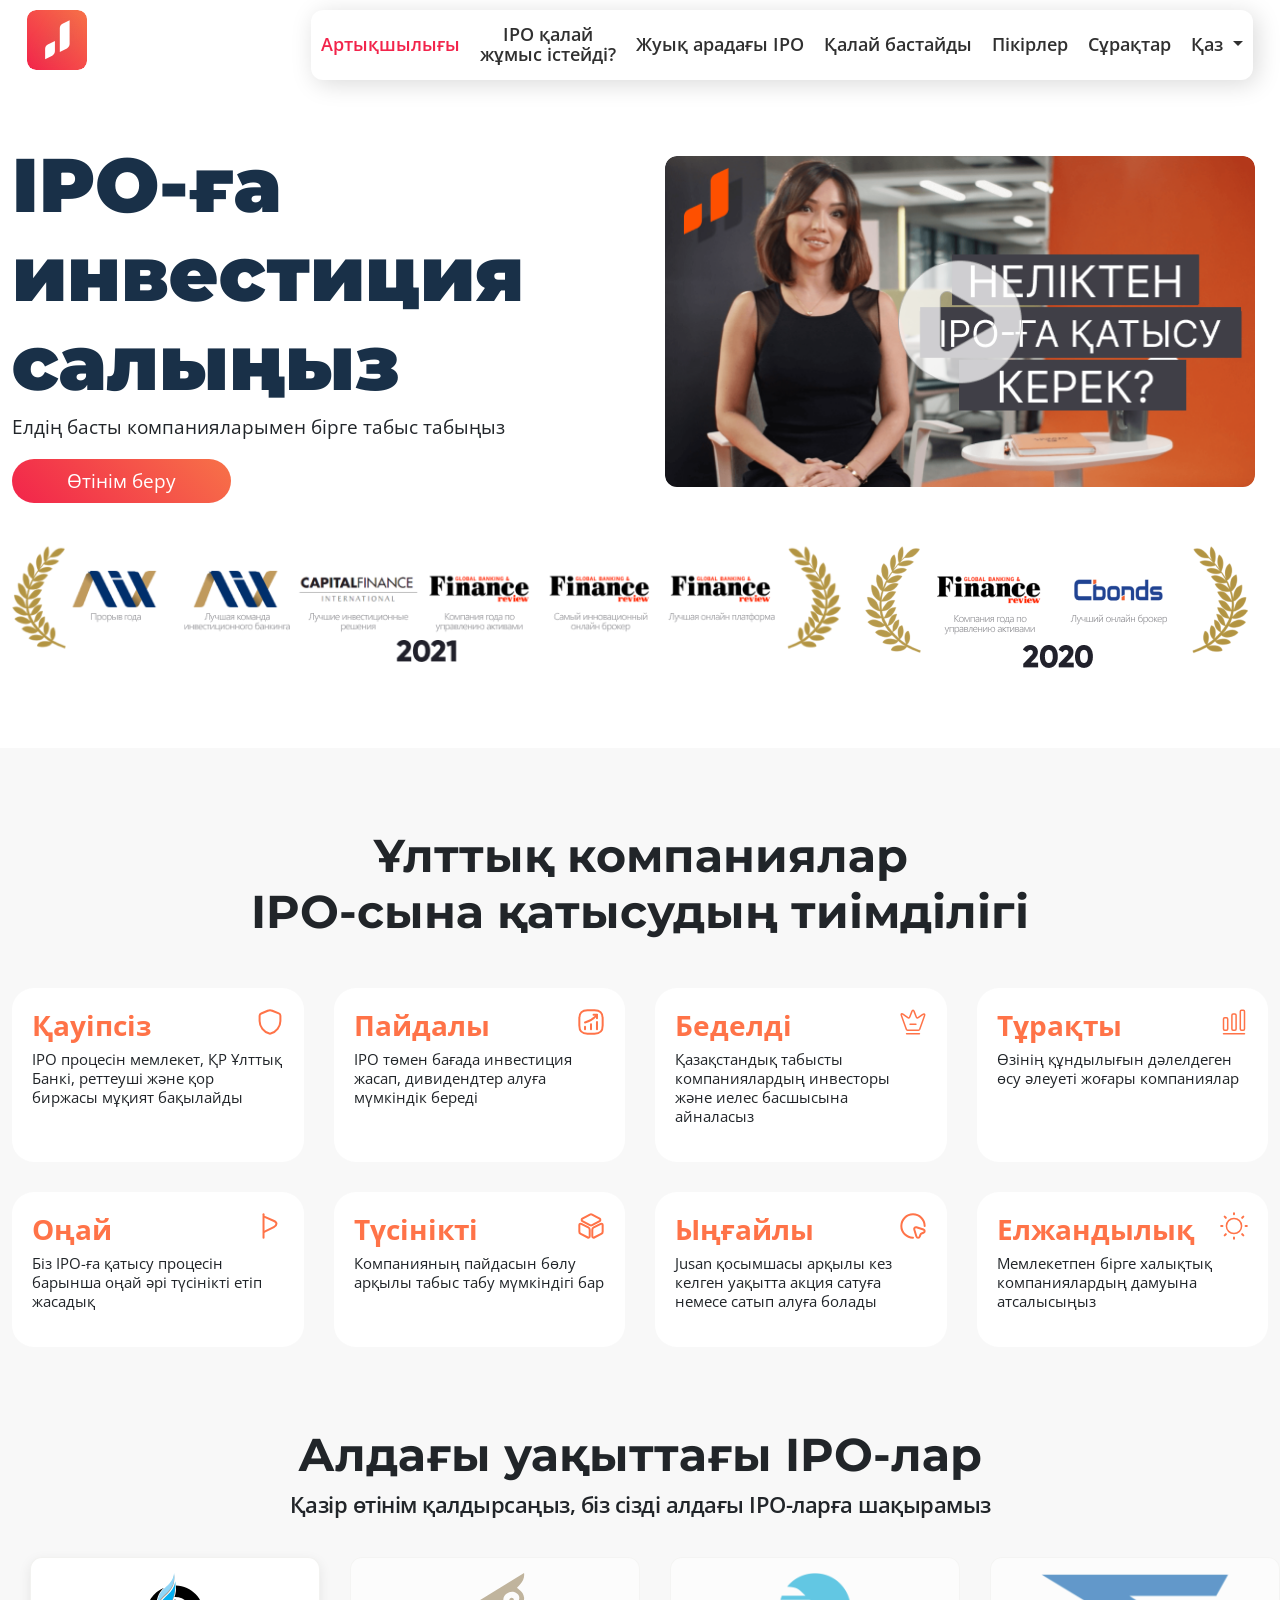
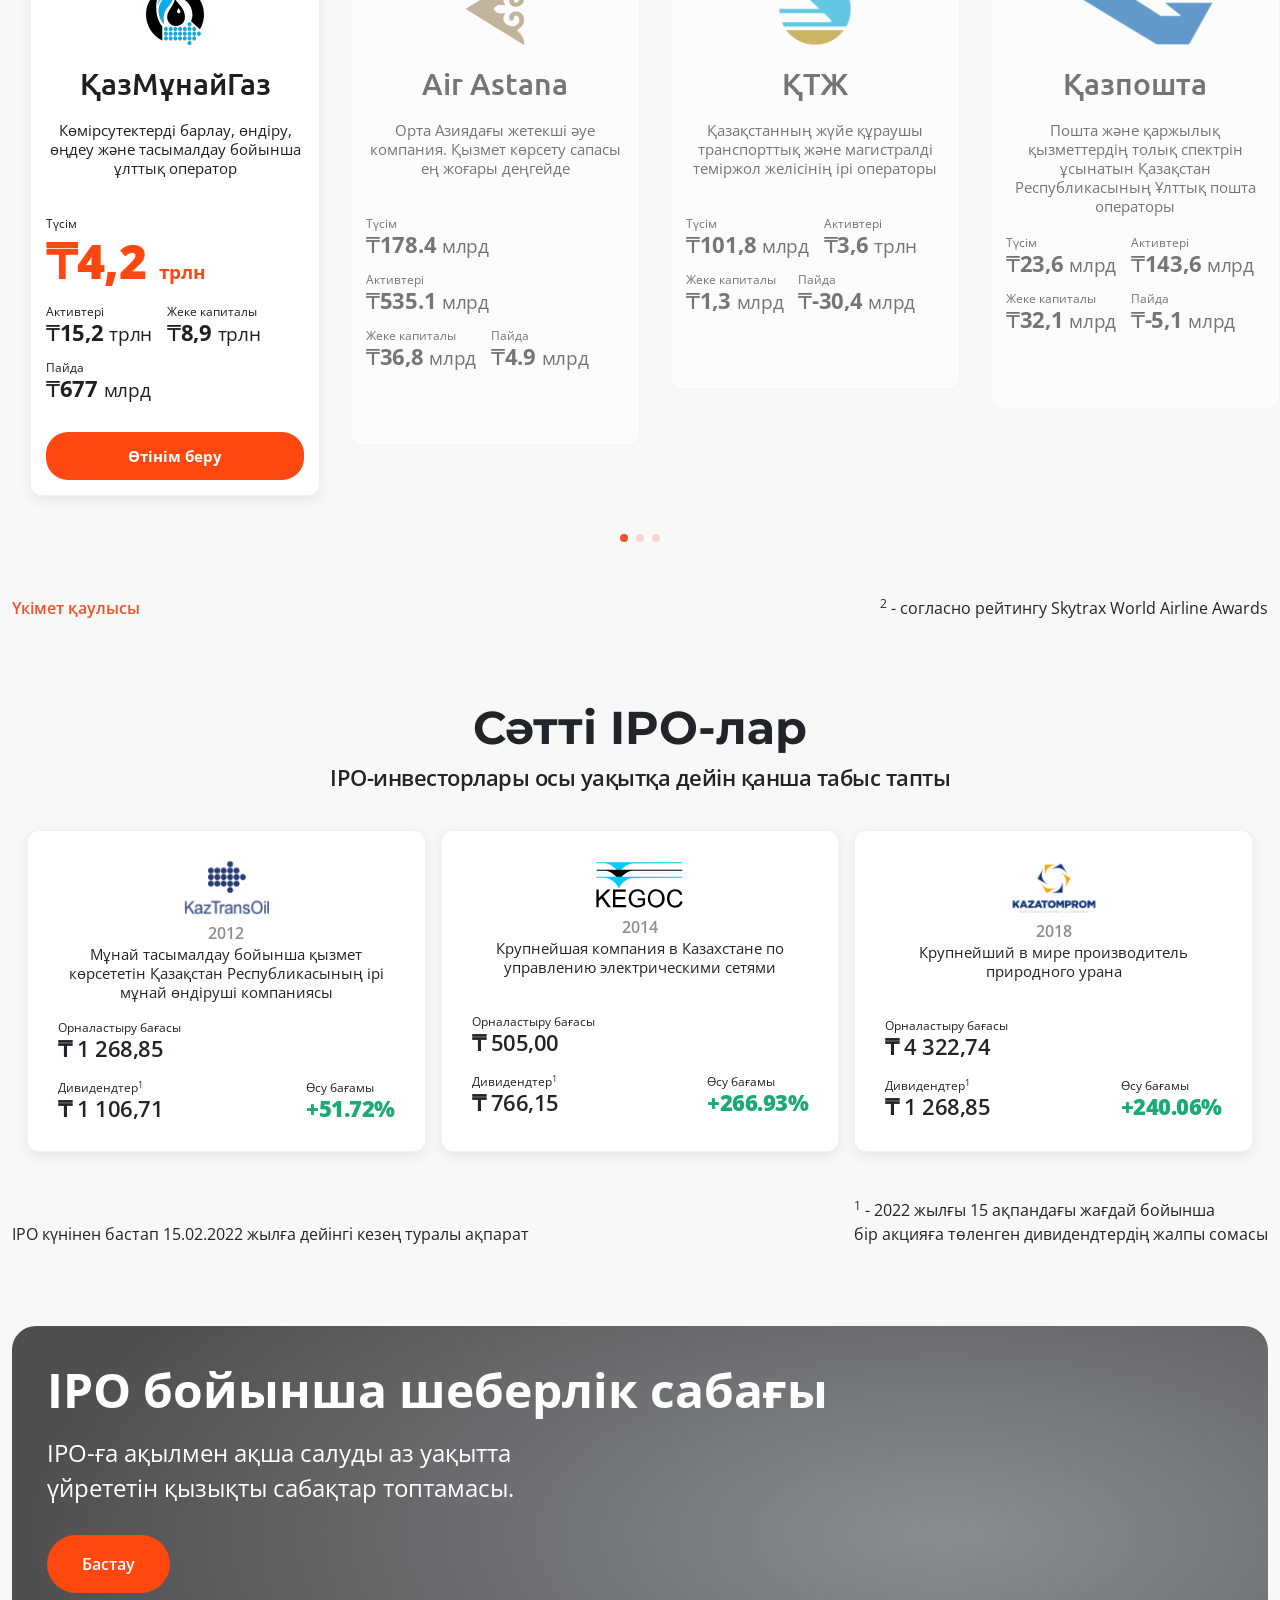
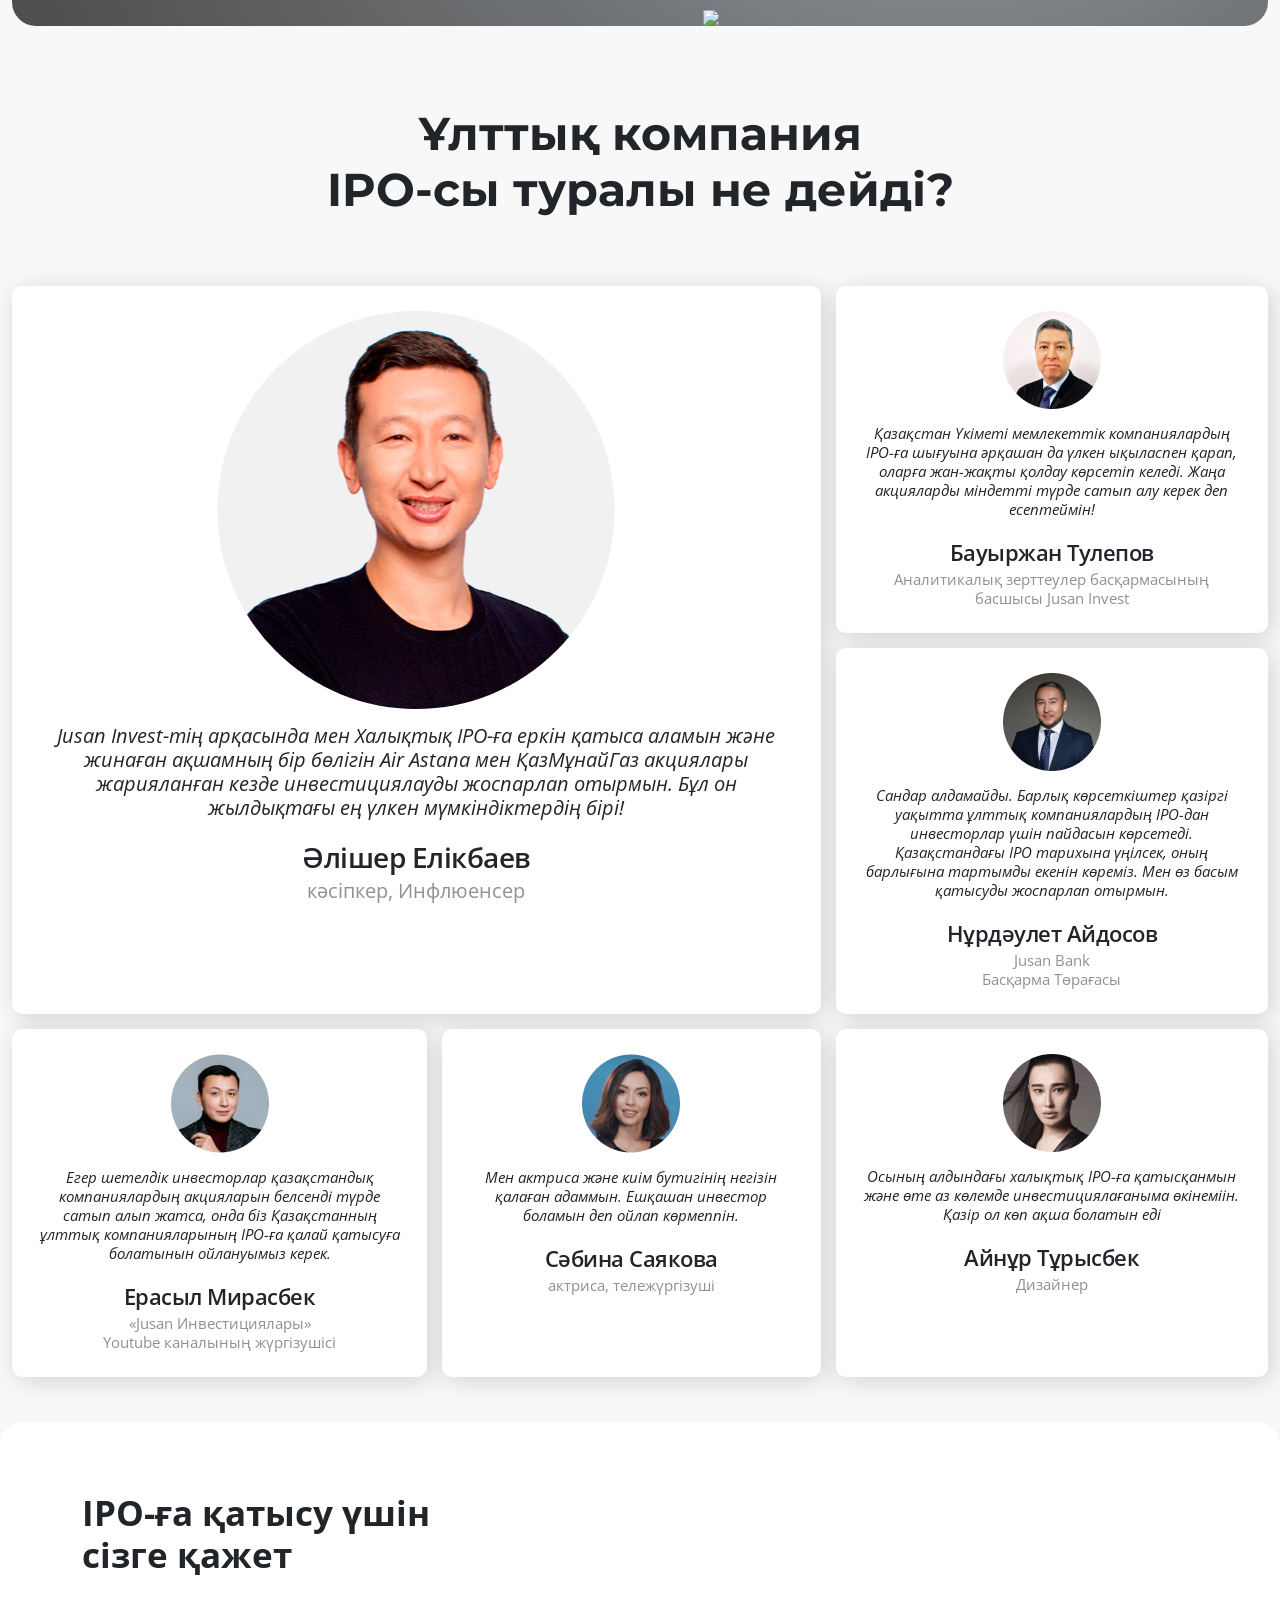
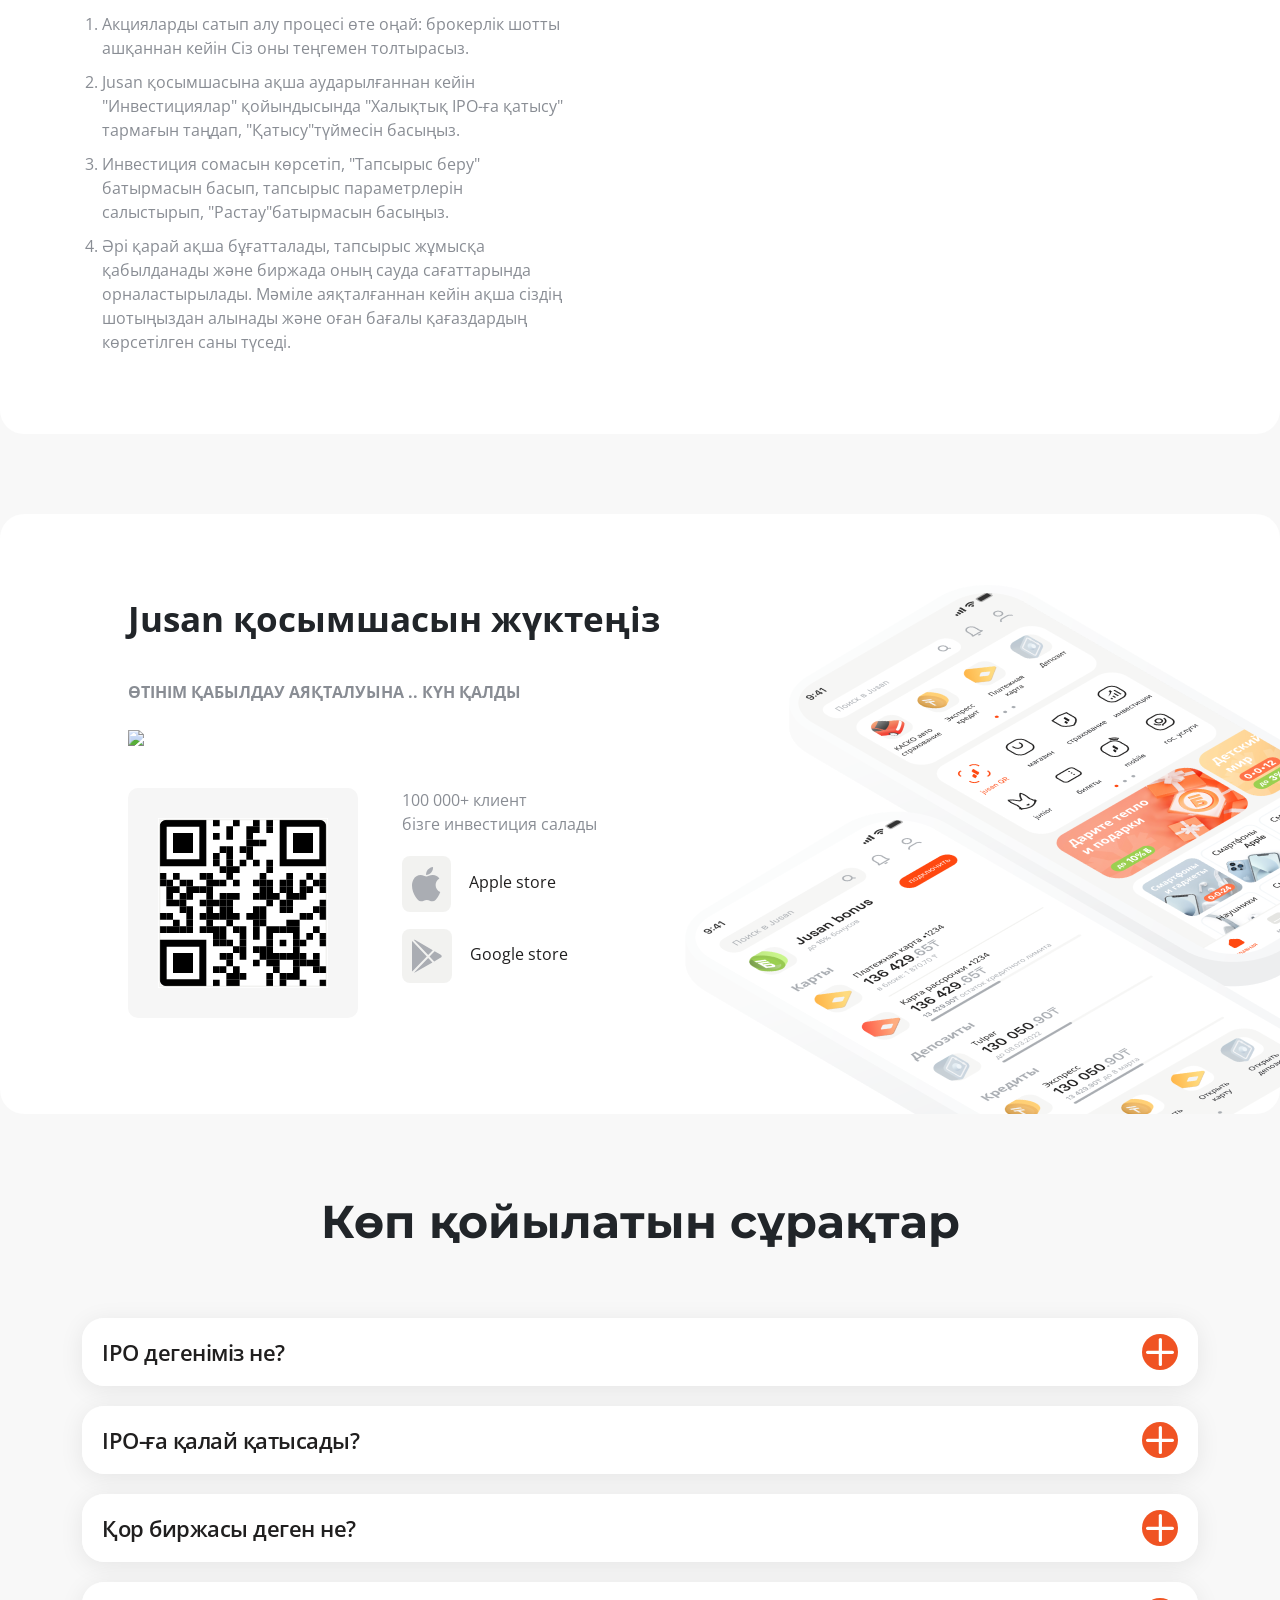
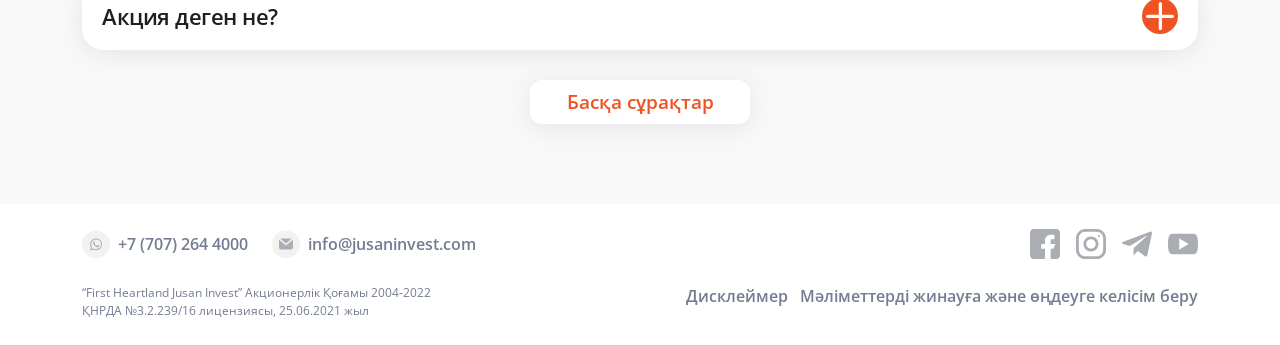
==== kz/index.html @ 79944ff0 "otchet kz" ====
<!DOCTYPE html>
<html lang="ru">
<head>
    <meta charset="UTF-8">
    <meta http-equiv="X-UA-Compatible" content="IE=edge">
    <meta name="viewport" content="width=device-width, initial-scale=1.0">
    <meta name="Description" content="Участвуйте в народном IPO и зарабатывайте вместе с ключевыми компаниями страны" />
    <link rel="shortcut icon" href="../assets/images/logo/favicon.ico" type="image/png">
    <title>IPO-ға инвестиция салыңыз</title>
    <link href="https://fonts.googleapis.com/css2?family=Montserrat:ital,wght@0,100;0,200;0,300;0,400;0,500;0,600;0,700;0,800;0,900;1,100;1,200;1,300;1,400;1,500;1,600;1,700;1,800;1,900&amp;family=Roboto:ital,wght@0,100;0,300;0,400;0,500;0,700;0,900;1,100;1,300;1,400;1,500;1,700;1,900&amp;display=swap" rel="stylesheet">
    <link href="https://fonts.googleapis.com/css2?family=Open+Sans:ital,wght@0,300;0,400;0,600;0,700;0,800;1,300;1,400;1,600;1,700;1,800&amp;family=Ubuntu:ital,wght@0,300;0,400;0,500;0,700;1,300;1,400;1,500;1,700&amp;display=swap" rel="stylesheet">
    <link rel="stylesheet" href="../styles/fonts.css">
    <link rel="stylesheet" href="../styles/menu.css">
    <link rel="stylesheet" href="../styles/style.css">
    <link rel="stylesheet" href="../styles/new-style.css">
    <link rel="stylesheet" href="../styles/footer.css">
    <link href="https://cdn.jsdelivr.net/npm/bootstrap@5.0.2/dist/css/bootstrap.min.css" rel="stylesheet" integrity="sha384-EVSTQN3/azprG1Anm3QDgpJLIm9Nao0Yz1ztcQTwFspd3yD65VohhpuuCOmLASjC" crossorigin="anonymous">
    <!-- Link Swiper's CSS -->
    <link rel="stylesheet" href="https://unpkg.com/swiper/swiper-bundle.min.css"/>
</head>

<body>
    
    <header>
    <!-- start header -->
        <div class="container-fluid">
            <div class="grt-menu-row">
                <div class="grt-menu-logo">
                    <a href="/kz/"  class="grt-logo"><img src="../assets/images/logo/logo-header.svg"></a>
                </div>
                <div class="grt-menu-right">
                    <nav>
                        <button class="grt-mobile-button">
                            <span class="line1"></span><span class="line2"></span><span class="line3"></span>
                        </button>
                        <ul class="grt-menu" style="padding: 10px 0;">
                            <li><a href="#benefits">Артықшылығы </a></li>
                            <li><a href="#how" class="text-center">IPO қалай <br> жұмыс істейді? </a></li>
                            <li><a href="#forthcoming">Жуық арадағы IPO</a></li>
                            <!-- <li><a href="#study">Білім алу</a></li> -->
                            <li><a href="#start">Қалай бастайды</a></li>                                
                            <li><a href="#review">Пікірлер</a></li>                             
                            <li><a href="#faq">Сұрақтар</a></li>
                            <li class="dropdown-mobile">
                                <a class="dropdown-item" href="/">Рус</a>
                                <a class="dropdown-item active-drop" href="#">Қаз</a>
                            </li>
                            <li class="dropdown">
                                <a class="dropdown-toggle" href="#" type="button" id="dropdownMenuButton1" data-bs-toggle="dropdown" aria-expanded="false">
                                    Қаз
                                </a>
                                <ul class="dropdown-menu" aria-labelledby="dropdownMenuButton1">
                                <li><a class="dropdown-item" href="/">Рус</a></li>
                                </ul>
                            </li>
                        </ul>
                    </nav>
                </div>
            </div>
        </div>
    </header>
    
  
    <section class="ji-section" id="benefits" style="padding-bottom:80px;">
        <div class="container-fluid ji-pt-60">
            <div class="row align-items-center">
                <div class="col-md-6">
                    <h1 class="ji-title-h1 ji-text-blue">IPO-ға инвестиция салыңыз</h1>
                    <div class="ji-text-21 ji-mb-20">
                        Елдің басты компанияларымен бірге табыс табыңыз
                    </div>
                    <a href="#start" class="ji-button ji-text-21">Өтінім беру</a>
                </div>
                <div class="col-md-6">
                   <div class="ji-image">
                       <!-- Button trigger modal -->
                       <button type="button" class="btn" data-bs-toggle="modal" data-bs-target="#exampleModal">
                      
    <img src="../assets/images/kaz.png" class=" ji-image" alt="kaz">
    <img src="../assets/images/play.png" class="ji-play-icon" alt="icon-play">
                      </button>
                   </div>
                </div>
            </div>

            <!-- awards -->
            <div class="ji-pt-30">
                <div class="ji-awards-pc d-none d-md-block">
                    <div class="row">
                        <div class="col-sm-8"><img src="../assets/images/2021.png" alt="award"></div>
                        <div class="col-sm-4"><img src="../assets/images/2020.png" alt="award"></div>
                    </div>
                </div>
                <div class="swiper mySwiper2 d-block d-md-none">
                    <div class="swiper-wrapper ji-awards">
                        <div class="swiper-slide ji-awards__item">
                            <img class="ji-awards__img" src="../assets/images/award-1.png" alt="Awards">
                            <!-- <div class="ji-awards__text">Прорыв года</div> -->
                        </div>
                        <div class="swiper-slide ji-awards__item">
                            <img class="ji-awards__img" src="../assets/images/award-2.png" alt="Awards">
                        </div>
                        <div class="swiper-slide ji-awards__item">
                            <img class="ji-awards__img" src="../assets/images/award-3.png" alt="Awards">
                        </div>
                        <div class="swiper-slide ji-awards__item">
                            <img class="ji-awards__img" src="../assets/images/award-3.png" alt="Awards">
                        </div>
                        <div class="swiper-slide ji-awards__item">
                            <img class="ji-awards__img" src="../assets/images/award-4.png" alt="Awards">
                        </div>
                        <div class="swiper-slide ji-awards__item">
                            <img class="ji-awards__img" src="../assets/images/award-5.png" alt="Awards">
                        </div>
                        <div class="swiper-slide ji-awards__item">
                            <img class="ji-awards__img" src="../assets/images/award-6.png" alt="Awards">
                        </div>
                        <div class="swiper-slide ji-awards__item">
                            <img class="ji-awards__img" src="../assets/images/award-7.png" alt="Awards">
                        </div>
                        <div class="swiper-slide ji-awards__item">
                            <img class="ji-awards__img" src="../assets/images/award-8.png" alt="Awards">
                        </div>
                    </div>
                    <div class="swiper-pagination"></div>
                </div>
            </div>
            
        </div>
    </section>
   
    <!-- benefits -->
    <section class="ji-section ji-bg-gray" id="how">
        <div class="container-fluid">
            <h2 class="ji-title-h2 text-center">
                Ұлттық компаниялар <br> IPO-сына қатысудың тиімділігі
            </h2>
            <div class="ji-benefits ji-pt-30">
                <div class="ji-benefits__item">
                    <div>
                        <h3 class="ji-title">Қауіпсіз<img src="../assets/images/safely.svg" alt="Benefits"></h3>
                        <p class="ji-text-p">IPO процесін мемлекет, ҚР Ұлттық Банкі, реттеуші және қор биржасы мұқият бақылайды</p>
                    </div>
                </div>
                <div class="ji-benefits__item">
                    <div>
                        <h3 class="ji-title">Пайдалы<img src="../assets/images/profitable.svg" alt="Benefits"></h3>
                        <p class="ji-text-p">IPO төмен бағада инвестиция жасап, дивидендтер алуға мүмкіндік береді</p>
                    </div>
                </div>
                <div class="ji-benefits__item">
                    <div>
                        <h3 class="ji-title">Беделді<img src="../assets/images/prestigious.svg" alt="Benefits"></h3>
                        <p class="ji-text-p">Қазақстандық табысты компаниялардың инвесторы және иелес басшысына айналасыз</p>
                    </div>
                </div>
                <div class="ji-benefits__item">
                    <div>
                        <h3 class="ji-title">Тұрақты <img src="../assets/images/stable.svg" alt="Benefits"></h3>
                        <p class="ji-text-p">Өзінің құндылығын дәлелдеген өсу әлеуеті жоғары компаниялар</p>
                    </div>
                </div>
                <div class="ji-benefits__item">
                    <div>
                        <h3 class="ji-title">Оңай<img src="../assets/images/easily.svg" alt="Benefits"></h3>
                        <p class="ji-text-p">Біз IPO-ға қатысу процесін барынша оңай әрі түсінікті етіп жасадық</p>
                    </div>
                </div>
                <div class="ji-benefits__item">
                    <div>
                        <h3 class="ji-title">Түсінікті <img src="../assets/images/clear.svg" alt="Benefits"></h3>
                        <p class="ji-text-p">Компанияның пайдасын бөлу арқылы табыс табу мүмкіндігі бар</p>
                    </div>
                </div>
                <div class="ji-benefits__item">
                    <div>
                        <h3 class="ji-title">Ыңғайлы <img src="../assets/images/comfortable.svg" alt="Benefits"></h3>
                        <p class="ji-text-p">Jusan қосымшасы арқылы кез келген уақытта акция сатуға немесе сатып алуға болады</p>
                    </div>
                </div>
                <div class="ji-benefits__item">
                    <div>
                        <h3 class="ji-title">Елжандылық<img src="../assets/images/patriotic.svg" alt="Benefits"></h3>
                        <p class="ji-text-p">Мемлекетпен бірге халықтық компаниялардың дамуына атсалысыңыз </p>
                    </div>
                </div>
            </div>
        </div>
    </section>

    <!-- forthcoming -->
    <section class="ji-section ji-bg-gray" id="forthcoming">
        <h2 class="ji-title-h2 text-center">
            Алдағы уақыттағы IPO-лар
        </h2>
        <div class="ji-subtitle-24 text-center ji-plr-15px">
            Қазір өтінім қалдырсаңыз, біз сізді алдағы IPO-ларға шақырамыз
        </div>
        
        <!-- <div class="ji-forthcoming"> -->
            <div class="swiper mySwiper swiper-initialized swiper-horizontal swiper-pointer-events swiper-backface-hidden">
                <div class="swiper-wrapper" id="swiper-wrapper-afa2a7c457cae548" aria-live="polite" style="transform: translate3d(0px, 0px, 0px); transition-duration: 0ms;">
                    <div class="swiper-slide ji-forthcoming__item swiper-slide-active" role="group" aria-label="2 / 6" style="width: 360px;">
                        <a href="#start" class="ji-companies ji-companies-active">
                            <div class="ji-mb-20 text-center">
                                <img class="ji-mb-20 ji-companies__logo" src="../assets/images/forthcoming-3.svg" alt="logo">
                                <h3 class="ji-title-h3 ji-mb-20">ҚазМұнайГаз</h3>
                                <p class="ji-companies-text ji-text-p">Көмірсутектерді барлау, өндіру, өңдеу және тасымалдау бойынша ұлттық оператор</p>
                            </div>
                            <div class="ji-companies__info">
                                <div class="ji-companies__number">
                                    <div class="ji-text-small"> Түсім </div>
                                    <div class="ji-24-light ji_red"> ₸<b>4,2</b> <span class="ji-text-21">трлн</span></div>
                                </div>
                                <div class="ji-companies__number">
                                    <div class="ji-text-small"> Активтері </div>
                                    <div class="ji-24-light">₸<b>15,2</b> <span class="ji-text-21">трлн</span> </div>
                                </div>
                                <div class="ji-companies__number">
                                    <div class="ji-text-small"> Жеке капиталы </div>
                                    <div class="ji-24-light"> ₸<b>8,9</b> <span class="ji-text-21">трлн</span> </div>
                                </div>
                                <div class="ji-companies__number">
                                    <div class="ji-text-small"> Пайда</div>
                                    <div class="ji-24-light"> ₸<b>677</b> <span class="ji-text-21"> млрд</span> </div>
                                </div>
                            </div>
                            <div class="ji-companies__btn ji-mt-30" >
                                Өтінім беру
                            </div>
                        </a>
                    </div>
                    <div class="swiper-slide ji-forthcoming__item swiper-slide-next" role="group" aria-label="2 / 6" style="width: 360px; opacity: 0.6;">
                        <a href="#start" class="ji-companies">
                            <div class="ji-mb-20 text-center">
                                <img class="ji-mb-20 ji-companies__logo" src="../assets/images/forthcoming-2.svg" alt="logo">
                                <h3 class="ji-title-h3 ji-mb-20">Air Astana</h3>
                                <p class="ji-companies-text ji-text-p">Орта Азиядағы жетекші әуе компания. Қызмет көрсету сапасы ең жоғары деңгейде</p>
                            </div>
                            <div class="ji-companies__info">
                                <div class="ji-companies__number">
                                    <div class="ji-text-small"> Түсім </div>
                                    <div class="ji-24-light"> ₸<b>178.4</b> <span class="ji-text-21">млрд </span></div> 
                                </div>
                                <div class="ji-companies__number">
                                    <div class="ji-text-small"> Активтері </div>
                                    <div class="ji-24-light"> ₸<b>535.1</b>  <span class="ji-text-21">млрд</span> </div>
                                </div>
                                
                            </div>
                            <div class="ji-companies__info" style="padding-top: 15px;">
                               <div class="ji-companies__number">
                                    <div class="ji-text-small"> Жеке капиталы </div>
                                    <div class="ji-24-light"> ₸<b>36,8</b>  <span class="ji-text-21">млрд</span></div>
                                </div>
                                <div class="ji-companies__number">
                                    <div class="ji-text-small">  Пайда</div>
                                    <div class="ji-24-light"> ₸<b>4.9</b> <span class="ji-text-21">млрд </span></div>
                                </div>
                            </div>
                            <div class="ji-companies__btn ji-mt-30">
                                <!--Өтінім беру-->
                            </div>
                        </a>
                    </div>
                    
                    <div class="swiper-slide ji-forthcoming__item" role="group" aria-label="2 / 6" style="width: 360px; opacity: 0.6;">
                        <a href="#start" class="ji-companies">
                            <div class="ji-mb-20 text-center">
                                <img class="ji-mb-20 ji-companies__logo" src="../assets/images/Kazakhstan_Temir_Zholy_Logo.svg" alt="logo">
                                <h3 class="ji-title-h3 ji-mb-20">ҚТЖ</h3>
                                <p class="ji-companies-text ji-text-p">Қазақстанның жүйе құраушы транспорттық және магистралді теміржол желісінің ірі операторы</p>
                            </div>
                            <div class="ji-companies__info">
                                <div class="ji-companies__number">
                                    <div class="ji-text-small"> Түсім</div>
                                    <div class="ji-24-light"> ₸<b>101,8</b> <span class="ji-text-21">млрд</span> </div>
                                </div>
                                <div class="ji-companies__number">
                                    <div class="ji-text-small"> Активтері </div>
                                    <div class="ji-24-light">₸<b>3,6</b> <span class="ji-text-21">трлн</span> </div>
                                </div>
                                <div class="ji-companies__number">
                                    <div class="ji-text-small"> Жеке капиталы</div>
                                    <div class="ji-24-light">₸<b>1,3</b> <span class="ji-text-21">млрд</span> </div>
                                </div>
                                <div class="ji-companies__number">
                                    <div class="ji-text-small"> Пайда  </div>
                                    <div class="ji-24-light">₸<b>-30,4</b>  <span class="ji-text-21"> млрд </span> </div>
                                </div>
                            </div>
                            <div class="ji-companies__btn ji-mt-30">
                                <!--2023 жылы күтілуде-->
                            </div>
                        </a>
                    </div>            
                    <div class="swiper-slide ji-forthcoming__item" role="group" aria-label="2 / 6" style="width: 360px; opacity: 0.6;">
                        <a href="#start" class="ji-companies">
                            <div class="ji-mb-20 text-center">
                                <img class="ji-mb-20 ji-companies__logo" src="../assets/images/kazpost.svg" alt="logo">
                                <h3 class="ji-title-h3 ji-mb-20">Қазпошта </h3>
                                <p class="ji-companies-text ji-text-p">Пошта және қаржылық қызметтердің толық спектрін ұсынатын Қазақстан Республикасының Ұлттық пошта операторы</p>
                            </div>
                            <div class="ji-companies__info">
                                <div class="ji-companies__number">
                                    <div class="ji-text-small"> Түсім</div>
                                    <div class="ji-24-light"> ₸<b>23,6</b> <span class="ji-text-21">млрд</span></div>
                                </div>
                                <div class="ji-companies__number">
                                    <div class="ji-text-small"> Активтері </div>
                                    <div class="ji-24-light"> ₸<b>143,6</b> <span class="ji-text-21">млрд</span> </div>
                                </div>
                                <div class="ji-companies__number">
                                    <div class="ji-text-small"> Жеке капиталы</div>
                                    <div class="ji-24-light"> ₸<b>32,1</b> <span class="ji-text-21">млрд</span> </div>
                                </div>
                                <div class="ji-companies__number">
                                    <div class="ji-text-small">Пайда</div>
                                    <div class="ji-24-light"> ₸<b>-5,1</b> <span class="ji-text-21">млрд</span> </div>
                                </div>
                            </div>
                            <div class="ji-companies__btn ji-mt-30">
                                <!--2023 жылы күтілуде-->
                            </div>
                        </a>
                    </div>            
                    <div class="swiper-slide ji-forthcoming__item" role="group" aria-label="2 / 6" style="width: 360px; opacity: 0.6;">
                        <a href="#start" class="ji-companies">
                            <div class="ji-mb-20 text-center">
                                <img class="ji-mb-20 ji-companies__logo" src="../assets/images/forthcoming-1.svg" alt="logo">
                                <h3 class="ji-title-h3 ji-mb-20">QazaqGaz</h3>
                                <p class="ji-companies-text ji-text-p">Основная газовая компания РК с крупнейшей в центрально-азиатском регионе газотранспортной сетью</p>
                            </div>
                            <div class="ji-companies__info">
                                <div class="ji-companies__number">
                                    <div class="ji-text-small"> Түсім </div>
                                    <div class="ji-24-light"> ₸<b>99,5</b> <span class="ji-text-21">млрд</span> </div>
                                </div>
                                <div class="ji-companies__number">
                                    <div class="ji-text-small"> Активтері </div>
                                    <div class="ji-24-light">₸<b>3,1</b> <span class="ji-text-21">трлн</span> </div>
                                </div>
                                <div class="ji-companies__number">
                                    <div class="ji-text-small"> Жеке капиталы </div>
                                    <div class="ji-24-light"> ₸<b>1,98</b> <span class="ji-text-21">трлн</span>  </div>
                                </div>
                                <div class="ji-companies__number">
                                    <div class="ji-text-small"> Пайда </div>
                                    <div class="ji-24-light">₸<b>193,8</b> <span class="ji-text-21">млрд </div>
                                </div>
                            </div>
                            <div class="ji-companies__btn ji-mt-30">
                                <!--2023 жылы күтілуде-->
                            </div>
                        </a>
                    </div>
                    <div class="swiper-slide ji-forthcoming__item" role="group" aria-label="2 / 6" style="width: 360px; opacity: 0.6;">
                        <a href="#start" class="ji-companies">
                            <div class="ji-mb-20 text-center">
                                <img class="ji-mb-20 ji-companies__logo" src="../assets/images/samruk.svg" alt="logo">
                                <h3 class="ji-title-h3 ji-mb-20">СамрукЭнерго</h3>
                                <p class="ji-companies-text ji-text-p">Крупнейший многопрофильный энергетический холдинг по управлению электроэнергетическими активами в РК</p>
                            </div>
                            <div class="ji-companies__info">
                                <div class="ji-companies__number">
                                    <div class="ji-text-small"> Түсім </div>
                                    <div class="ji-24-light"> ₸<b>49,5</b> <span class="ji-text-21">млрд</span> </div>
                                </div>
                                <div class="ji-companies__number">
                                    <div class="ji-text-small"> Активтері </div>
                                    <div class="ji-24-light">₸<b>933,5</b> <span class="ji-text-21">млрд</span> </div>
                                </div>
                                <div class="ji-companies__number">
                                    <div class="ji-text-small"> Жеке капиталы </div>
                                    <div class="ji-24-light"> ₸<b>523,1</b> <span class="ji-text-21">млрд</span>  </div>
                                </div>
                                <div class="ji-companies__number">
                                    <div class="ji-text-small"> Пайда</div>
                                    <div class="ji-24-light"> ₸<b>22,4</b> <span class="ji-text-21">млрд</div>
                                </div>
                            </div>
                            <div class="ji-companies__btn ji-mt-30">
                                 <!--2023 жылы күтілуде-->
                            </div>
                        </a>
                    </div>
                </div>
                <div class="swiper-pagination"></div>
            </div>
        <div class="container-fluid">
            <div class="d-flex justify-content-between align-items-end ji-under-grid">
                    <div class="ji-pt-30">
                        <a class="ji-link" href="https://www.akorda.kz/ru/prezident-kasym-zhomart-tokaev-provel-rasshirennoe-zasedanie-soveta-po-upravleniyu-mezhdunarodnym-finansovym-centrom-astana-161551" target="_blank">Үкімет қаулысы</a>
                    </div>                  
                    <div>
                        <sup>2</sup> - согласно рейтингу Skytrax World Airline Awards
                    </div>
            </div>
        </div>
    </section>

    <!-- success -->
    <section class="ji-bg-gray ji-section">
        <h2 class="ji-title-h2 text-center">Сәтті IPO-лар</h2>
        <div class="ji-subtitle-24 text-center ji-plr-15px">
            IPO-инвесторлары осы уақытқа дейін қанша табыс тапты
        </div>
        <div class="container-fluid">

        <div class="ji-success ji-pt-30 ji-pb-30">
            <div class="ji-success__item ji-companies ji-companies-active">
                <div class="text-center">
                    <!-- <img src="../assets/images/kazTransOil-graph.png" alt="graph"> -->
                    <img src="../assets/images/kazTransOil.svg" alt="logo">
                    <div class="ji-text-gray">2012</div>
                    <p class="ji-companies-text ji-text-p">Мұнай тасымалдау бойынша қызмет көрсететін Қазақстан Республикасының ірі мұнай өндіруші компаниясы</p>
                </div>
                
                <div class="ji-companies__info ji-mb-20">
                    <div class="ji-companies__number">
                        <div class="ji-text-small"> Орналастыру бағасы  </div>
                        <div class="ji-subtitle-24">₸ 1 268,85 </div>
                    </div>
                    <div class="ji-companies__number">
                      
                    </div>
                </div>
                <div class="ji-companies__info">
                    <div class="ji-companies__number">
                        <div class="ji-text-small"> Дивидендтер<sup>1</sup> </div>
                        <div class="ji-subtitle-24"> ₸ 1 106,71 </div>
                    </div>
                    <div class="ji-companies__number">
                        <div class="ji-text-small"> Өсу бағамы  </div>
                        <div class="ji-subtitle-24 ji-text-green"> <b> +51.72% </b> </div>
                    </div>
                </div>
            </div>
            <div class="ji-success__item ji-companies ji-companies-active">
                <div class="text-center">
                    <!-- <img src="../assets/images/kegoc-graph.png" alt="graph"> -->
                    <img src="../assets/images/kegoc.svg" alt="logo">
                    <div class="ji-text-gray">2014</div>
                    <p class="ji-companies-text ji-text-p">Крупнейшая компания в Казахстане по управлению электрическими сетями</p>
                </div>
                <div class="ji-companies__info ji-mb-20">
                    <div class="ji-companies__number">
                        <div class="ji-text-small"> Орналастыру бағасы  </div>
                        <div class="ji-subtitle-24">₸ 505,00</div>
                    </div>
                    <div class="ji-companies__number">
                      
                    </div>
                </div>
                <div class="ji-companies__info">
                    <div class="ji-companies__number">
                        <div class="ji-text-small"> Дивидендтер<sup>1</sup> </div>
                        <div class="ji-subtitle-24"> ₸ 766,15 </div>
                    </div>
                    <div class="ji-companies__number">
                        <div class="ji-text-small"> Өсу бағамы  </div>
                        <div class="ji-subtitle-24 ji-text-green"> <b>+266.93%</b> </div>
                    </div>
                </div>
            </div>
            <div class="ji-success__item ji-companies ji-companies-active">
                <div class="text-center">                    
                    <!-- <img src="../assets/images/kazatomprom-graph.png" alt="graph"> -->
                    <img src="../assets/images/kazatomprom.svg" alt="logo">
                    <div class="ji-text-gray">2018</div>
                    <p class="ji-companies-text ji-text-p">Крупнейший в мире производитель природного урана</p>
                </div>
                <div class="ji-companies__info ji-mb-20">
                    <div class="ji-companies__number">
                        <div class="ji-text-small"> Орналастыру бағасы  </div>
                        <div class="ji-subtitle-24">₸ 4 322,74 </div>
                    </div>
                    <div class="ji-companies__number">
                      
                    </div>
                </div>
                <div class="ji-companies__info">
                    <div class="ji-companies__number">
                        <div class="ji-text-small"> Дивидендтер<sup>1</sup> </div>
                        <div class="ji-subtitle-24"> ₸ 1 268,85 </div>
                    </div>
                    <div class="ji-companies__number">
                        <div class="ji-text-small"> Өсу бағамы  </div>
                        <div class="ji-subtitle-24 ji-text-green"> <b>+240.06%</b>  </div>
                    </div>
                </div>
            </div>
            <!-- <div class="ji-success__item ji-companies ji-companies-active">
                <div class="ji-mb-20 text-center">
                    <img src="../assets/images/kaspi-graph.png" alt="graph">
                    <img src="../assets/images/kaspi.svg" alt="logo">
                    <div class="ji-text-gray">2020</div>
                    <p class="ji-companies-text ji-text-p">Крупнейший транспортировщик электричества в Казахстане с колоссальным потенциалом роста</p>
                </div>
                <div class="ji-companies__info">
                    <div class="ji-companies__number">
                        <div class="ji-text-small"> Дивидендтер </div>
                        <div class="ji-subtitle-24"> ₸ XX,YY </div>
                    </div>
                    <div class="ji-companies__number">
                        <div class="ji-text-small"> Өсу бағамы  </div>
                        <div class="ji-subtitle-24 ji-text-green"> +154.81% </div>
                    </div>
                </div>
            </div> -->
        </div>
        </div>
        <div class="container-fluid">
            <div class="d-flex justify-content-between align-items-end ji-under-grid">
                    <div class="ji-pt-30">
                        IPO күнінен бастап 15.02.2022 жылға дейінгі кезең туралы ақпарат
                    </div>                  
                    <div>
                        <sup>1</sup> - 2022 жылғы 15 ақпандағы жағдай бойынша <br> бір акцияға төленген дивидендтердің жалпы сомасы
                    </div>
            </div>
        </div>
    </section>

    <!-- steps -->
    <!--<section class="ji-bg-gray ji-section" id="start">
        <div class="container-fluid">
            <div class="ji-title-h2 text-center">IPO-ға қалай қатысады</div>
            <div class=" ji-steps ji-pt-30">
                <div class="ji-steps__item">
                    <div><div class="ji-subtitle-24 ji-mb-20"> Jusan  <b>қосымшасын жүктеңіз <br> </b></div>
                    <div class="ji-text-p"> Мобильді қосымшада білім алып, инвестициялауды бастауға болады </div>
                    <div class="ji-app-icon">
                        <a href="https://apps.apple.com/kz/app/j%C3%BDsan/id1441936010"> <img src="../assets/images/appstore-icon.svg" alt="jusaninvest"></a>
                        <a href="https://play.google.com/store/apps/details?id=kz.tsb.app24&hl=ru"> <img src="../assets/images/playmarket-icon.svg" alt="jusaninvest"></a>
                    </div></div>
                    <div class="text-center ji-mt-30 ji-steps__img"><img src="../assets/images/step-1.svg" alt=""></div>
                </div>
                <div class="ji-steps__item">
                   <div> <div class="ji-subtitle-24 ji-mb-20"> <b>IPO-ға қатысу туралы хабарламаны күтіңіз</b></div>
                   <div class="ji-text-p">Жақында IPO-ға қатысуға өтінімдерді жинау басталады - біз сізге барлығы туралы алдын ала хабарлама жібереміз</div></div>
                    <div class="text-center ji-mt-30 ji-steps__img"><img src="../assets/images/step-2.svg" alt=""></div>
                </div>
                <div class="ji-steps__item">
                  <div>  <div class="ji-subtitle-24 ji-mb-20"> <b>Шотыңызды толтырыңыз да, IPO-ға қатысыңыз</b></div>
                  <div class="ji-text-p"> Қажетті сомаға шотыңызды оңай жолмен толтырыңыз </div></div>
                    <div class="text-center ji-mt-30 ji-steps__img"><img src="../assets/images/step-3.svg" alt=""></div>
                </div>
        </div>
        </div>
    </section>-->

    <section class="ji-section ji-bg-gray">
        <div class="container-fluid">
            <div class="home-services-wrapper">
                <a href="https://edu.jusaninvest.kz/kz/index" class="services-section-item" id="services-section-item-1" target="_blank">
                <div class="services-section-item-top"><h3 class="service-title fw-bold">IPO бойынша шеберлік сабағы</h3>
                    <div class="service-subtitle in-service-subtitle">IPO-ға ақылмен ақша салуды аз уақытта үйрететін қызықты сабақтар топтамасы.</div>
                </div>
            <div class="in-service-item-btn"> Бастау</div>
            <img src="https://jusan.kz/file-server/filename?dir=services&amp;filename=business.webp" class="services-pic"></a>
          </div>
        </div>
      </section>

    <!-- study -->
    <!-- <section class="ji-section" id="study">
        <div class="ji-study">
            <div class="d-flex align-items-center justify-content-between">
                <div class="offset-lg-2 col-lg-4 offset-md-0 col-md-6">
                    <h2 class="ji-title-h2 ji-mb-20">Обучение инвестированию</h2>
                    <ul class="ji-mb-20 ji-subtitle-24">
                        <li>Пройди бесплатный курс в Jusan Academy,</li>
                        <li> Получи сертификат о прохождении курса</li>
                        <li>Заработай ценные бумаги в подарок</li>
                    </ul>
                    <a href="#form" class="ji-button"><b>Өтінім беру</b></a>
                </div>
                <div class="col-lg-6 col-md-6" style="text-align: right;">
                    <picture>
                        <source srcset="../assets/images/certificate.png" media="(min-width:768px)">
                        <source srcset="../assets/images/certificate-1.png" media="(max-width:768px)">
                        <img src="image.png" alt="phonesGroup">
                    </picture>
                </div>
            </div>
        </div>
    </section> -->

    <!-- review -->
    <section class="ji-section ji-bg-gray" id="review">
        <div class="container-fluid">
            <h2 class="ji-title-h2 text-center ji-plr-15px">Ұлттық компания <br> IPO-сы туралы не дейді?</h2>
             <div class="ji-review ji-pt-60">
                <div class="ji-review__item ji-review__item-1">
                    <div class="ji-review__img"> <img src="../assets/images/avatar/elikbaev.svg" alt="avatar"> </div>
                    <div class="ji-text-p">
                        <i>Jusan Invest-тің арқасында мен Халықтық IPO-ға еркін қатыса аламын және жинаған ақшамның бір бөлігін Air Astana мен ҚазМұнайГаз акциялары жарияланған кезде инвестициялауды жоспарлап отырмын. Бұл он жылдықтағы ең үлкен мүмкіндіктердің бірі!</i>
                    </div>
                    <div class="ji-subtitle-24">Әлішер Елікбаев</div>
                    <div class="ji-text-p ji-text-grey">кәсіпкер, Инфлюенсер</div>
                </div>
                <div class="ji-review__item ji-review__item-2">
                    <div class="ji-review__img"> <img src="../assets/images/avatar/tulepov.png" alt="avatar"> </div>
                    <div class="ji-text-p">
                        <i>Қазақстан Үкіметі мемлекеттік компаниялардың IPO-ға шығуына әрқашан да үлкен ықыласпен қарап, оларға жан-жақты қолдау көрсетіп келеді. Жаңа акцияларды міндетті түрде сатып алу керек деп есептеймін!</i>
                    </div>
                    <div class="ji-subtitle-24">Бауыржан Тулепов</div>
                    <div class="ji-text-p ji-text-grey">Аналитикалық зерттеулер басқармасының <br>басшысы Jusan Invest</div>
                </div>
                <div class="ji-review__item ji-review__item-3">
                    <div>
                        <div class="ji-review__img"> <img src="../assets/images/avatar/aidossov.png" alt="avatar"> </div>
                    <div class="ji-text-p">
                        <i> Сандар алдамайды. Барлық көрсеткіштер қазіргі уақытта ұлттық компаниялардың IPO-дан инвесторлар үшін пайдасын көрсетеді. Қазақстандағы IPO тарихына үңілсек, оның барлығына тартымды екенін көреміз. Мен өз басым қатысуды жоспарлап отырмын. </i>
                    </div>
                    <div class="ji-subtitle-24">Нұрдәулет Айдосов</div>
                    <div class="ji-text-p ji-text-grey"> Jusan Bank <br>   Басқарма Төрағасы  </div>
                    </div>
                </div>
                <div class="ji-review__item ji-review__item-4">
                    <div class="ji-review__img"> <img src="../assets/images/avatar/mirasbekov.png" alt="avatar"> </div>
                    <div class="ji-text-p">
                        <i>Егер шетелдік инвесторлар қазақстандық компаниялардың акцияларын белсенді түрде сатып алып жатса, онда біз Қазақстанның ұлттық компанияларының IPO-ға қалай қатысуға болатынын ойлануымыз керек.</i>
                    </div>
                    <div class="ji-subtitle-24">Ерасыл Мирасбек</div>
                    <div class="ji-text-p ji-text-grey">«Jusan Инвестициялары»  <br> Youtube каналының жүргізушісі</div>
                </div>
                <div class="ji-review__item ji-review__item-5">
                    <div class="ji-review__img"> <img src="../assets/images/avatar/sayakova.png" alt="avatar"> </div>
                    <div class="ji-text-p">
                        <i>Мен актриса және киім бутигінің негізін қалаған адаммын.  Ешқашан инвестор боламын деп ойлап көрмеппін. </i>
                    </div>
                    <div class="ji-subtitle-24">Сәбина Саякова</div>
                    <div class="ji-text-p ji-text-grey">актриса, тележүргізуші</div>
                </div>
                
                <div class="ji-review__item ji-review__item-6">
                    <div class="ji-review__img"> <img src="../assets/images/avatar/turisbek.png" alt="avatar"> </div>
                    <div class="ji-text-p">
                        <i>Осының алдындағы халықтық IPO-ға қатысқанмын және өте аз көлемде инвестициялағаныма өкінеміін. Қазір ол көп ақша болатын еді </i>
                    </div>
                    <div class="ji-subtitle-24">Айнұр Тұрысбек </div>
                    <div class="ji-text-p ji-text-grey">Дизайнер</div>
                </div>
                
            </div>
        </div>
    </section>

        <!-- video -->
        <section class="ji-bg-gray">
            <div class="container-fluid ji-bg-gray bg-wht-color ">
                <div class="ji-inherit block-how">
                    <div style="padding-right: 40px;">
                        <div class="fw-bold block-text-how">IPO-ға қатысу үшін <br>сізге қажет</div>
                        <div>
                            <ol>
                                <li>Акцияларды сатып алу процесі өте оңай: брокерлік шотты ашқаннан кейін Сіз оны теңгемен толтырасыз.</li>
                                <li>Jusan қосымшасына ақша аударылғаннан кейін "Инвестициялар" қойындысында "Халықтық IPO-ға қатысу" тармағын таңдап, "Қатысу"түймесін басыңыз. </li>
                                <li>Инвестиция сомасын көрсетіп, "Тапсырыс беру" батырмасын басып, тапсырыс параметрлерін салыстырып, "Растау"батырмасын басыңыз.</li>
                                <li>Әрі қарай ақша бұғатталады, тапсырыс жұмысқа қабылданады және биржада оның сауда сағаттарында орналастырылады. Мәміле аяқталғаннан кейін ақша сіздің шотыңыздан алынады және оған бағалы қағаздардың көрсетілген саны түседі.</li>
                            </ol>
                        </div>
                    </div>
                    <div class="video"><iframe src="https://www.youtube.com/embed/xt_kEsxb8OQ" title="Jusan арқылы IPO-ғақалай қатысады?" frameborder="0" allow="accelerometer; autoplay; clipboard-write; encrypted-media; gyroscope; picture-in-picture" allowfullscreen></iframe></div>
                </div>
              </div>
          </section>
    
           <!--prilojenie-->
        <section class="ji-bg-gray ji-section">
            <div class="container-fluid ji-bg-gray bg-wht-color pril-ipo-sertf">
                <div class="dis-flex mr-bot ji-inherit ip-qr ip-qr-serf">
                  <div class="qr-block-cont">
                      <div class="fw-bold qr-block-text">Jusan қосымшасын жүктеңіз</div>
                      <div class="darkGrey txt-amount title-countdown"><strong>ӨТІНІМ ҚАБЫЛДАУ АЯҚТАЛУЫНА .. КҮН ҚАЛДЫ</strong></div>                      
                      <script src="//megatimer.ru/get/3c66fe0f14ca6d364a9a01de77d658c8.js"></script>    
                      <img src="https://img1.niftyimages.com/errh/y8dr/3q7i" />          
                      <div class="dis-flex align-items-start jus-content">
                      <div class="qr-block qr-block-serf"> <img src="../assets/images/qr-small.svg" alt="qr"></div>
                          <div class="text-pril-ipo text-pril-ipo-serf">                
                              <div class="darkGrey txt-amount">100 000+ клиент <br>бізге инвестиция салады</div>
                              <div class="mt-20">
                              <div style="margin-bottom: 17px;"><a href="https://apps.apple.com/kz/app/j%C3%BDsan/id1441936010?utm_source=jusaninvest&amp;utm_medium=website" class="icon-sert-pril "><img src="../assets/images/apple.svg" alt="">Apple store</a></div>
                              <div style="margin-bottom: 17px;"><a href="https://play.google.com/store/apps/details?id=kz.tsb.app24&amp;hl=ru&amp;utm_source=jusaninvest&amp;utm_medium=website" class="icon-sert-pril "><img src="../assets/images/google-store.svg" alt="">Google store</a></div>
                              </div>
                          </div>
                      </div>
                  </div>
                </div>
              </div>
          </section>

    <!-- FAQ -->
    <section class="ji-bg-gray ji-section" id="faq">
        <div class="container">
            <h2 class="ji-title-h2 text-center">Көп қойылатын сұрақтар</h2>
            <div class="ji-faq ji-pt-60">
                <div class="accordion accordion-flush" id="accordionFlushExample">
                    <div class="accordion-item">
                        <h3 class="accordion-header" id="flush-heading21">
                          <button class="accordion-button collapsed ji-text-blue" type="button" data-bs-toggle="collapse" data-bs-target="#flush-collapse21" aria-expanded="false" aria-controls="flush-collapse21">
                              <span class="ji-subtitle-24">IPO дегеніміз не?</span>
                          </button>
                        </h3>
                        <div id="flush-collapse21" class="accordion-collapse collapse" aria-labelledby="flush-heading21" data-bs-parent="#accordionFlushExample">
                          <div class="accordion-body ji-text-21">
                              <p class="ji-text-p ji-text-gray">09.11.2022 жаңартылған</p>
                              <p>IPO-ға қатысу үшін Сізде Jusan Invest брокерлік шоты және Jusan мобильді қосымшасы болуы керек. Шот ашуға өтінім беру 5 минуттан аспайды.</p>
                             <p>Акцияларды сатып алу процесі өте оңай: брокерлік шотты ашқаннан кейін Сіз оны теңгемен толтырасыз. Jusan қосымшасына ақша аударылғаннан кейін "Инвестициялар" қойындысында "Халықтық IPO-ға қатысу" тармағын таңдап, "Қатысу"түймесін басыңыз. Инвестиция сомасын көрсетіп, "Тапсырыс беру" батырмасын басып, тапсырыс параметрлерін салыстырып, "Растау"батырмасын басыңыз. Әрі қарай ақша бұғатталады, тапсырыс жұмысқа қабылданады және биржада оның сауда сағаттарында орналастырылады. Мәміле аяқталғаннан кейін ақша сіздің шотыңыздан алынады және оған бағалы қағаздардың көрсетілген саны түседі. Сол сәтте сіз инвестор және "ҚазМұнайГаз "ҰК" АҚ акцияларының иегері боласыз.</p>
                          </div>
                        </div>
                    </div>  
                    <div class="accordion-item">
                        <h3 class="accordion-header" id="flush-headingOne">
                          <button class="accordion-button collapsed ji-text-blue" type="button" data-bs-toggle="collapse" data-bs-target="#flush-collapseOne" aria-expanded="false" aria-controls="flush-collapseOne">
                             <span class="ji-subtitle-24">IPO-ға қалай қатысады? </span> 
                          </button>
                        </h3>
                        <div id="flush-collapseOne" class="accordion-collapse collapse" aria-labelledby="flush-headingOne" data-bs-parent="#accordionFlushExample">
                          <div class="accordion-body ji-text-21">
                              <p class="ji-text-p ji-text-gray">1.03.2022 жаңартылған</p>
                              <p>IPO-ға қатысу үшін ең алдымен брокерлік шотыңыз болуы қажет. Ол үшін Jusan мобильді қосымшасын жүктеп, нұсқауларды орындауыңыз керек. Барлық сұрақтар бойынша +7 707 2644 000 нөміріне хабарласа аласыз.</p>
                          </div>
                    </div>
                </div>
                <div class="accordion-item">
                    <h3 class="accordion-header" id="flush-heading5">
                        <button class="accordion-button collapsed ji-text-blue" type="button" data-bs-toggle="collapse" data-bs-target="#flush-collapse5" aria-expanded="false" aria-controls="flush-collapse5">
                            <span class="ji-subtitle-24">Қор биржасы деген не?</span>
                        </button>
                    </h3>
                    <div id="flush-collapse5" class="accordion-collapse collapse" aria-labelledby="flush-heading5" data-bs-parent="#accordionFlushExample">
                        <div class="accordion-body ji-text-21">
                            <p class="ji-text-p ji-text-gray">Обновлен 1.03.22</p>
                            <p>Қор биржасы – акция, облигациялар сатып алып және сатылатын нарық. Қор биржасы бағалы қағаздарды сату және қор нарығына қатысушылардың өзара әрекеттесу механизмі ретінде жұмыс істейді. Қор нарығын биржада табыс табу арқылы бағалы қағаздармен сауда жасауға мүмкіндік беретін ашық компания немесе елдің бюджетіне инвестиция тарту механизмі ретінде түсіндіруге болады.</p>
                        </div>
                    </div>
                </div>
                <div class="accordion-item">
                    <h3 class="accordion-header" id="flush-headingTwo">
                        <button class="accordion-button collapsed ji-text-blue" type="button" data-bs-toggle="collapse" data-bs-target="#flush-collapseTwo" aria-expanded="false" aria-controls="flush-collapseTwo">
                            <span class="ji-subtitle-24">Акция деген не? </span>
                        </button>
                    </h3>
                    <div id="flush-collapseTwo" class="accordion-collapse collapse" aria-labelledby="flush-headingTwo" data-bs-parent="#accordionFlushExample">
                        <div class="accordion-body ji-text-21">
                            <p class="ji-text-p ji-text-gray">Обновлен 1.03.22</p>
                            <p>Акция – бұл акционерлік қоғам шығаратын құнды қағаз, басқаша айтатын болсақ - эмитент. Акцияларды сатып алған барлық инвесторлар компанияның ортақ иеcі атанады. Акция оның иесі компанияда үлесі бар екенін растайды.</p>
                        </div>
                    </div>
                </div>
                <div class="collapse" id="collapseExample">          
                    <div class="accordion-item">
                        <h3 class="accordion-header" id="flush-heading4">
                          <button class="accordion-button collapsed ji-text-blue" type="button" data-bs-toggle="collapse" data-bs-target="#flush-collapse4" aria-expanded="false" aria-controls="flush-collapse4">
                              <span class="ji-subtitle-24">Компаниялар не үшін IPO жасайды?</span>
                          </button>
                        </h3>
                        <div id="flush-collapse4" class="accordion-collapse collapse" aria-labelledby="flush-heading4" data-bs-parent="#accordionFlushExample">
                          <div class="accordion-body ji-text-21">
                            <p class="ji-text-p ji-text-gray">Обновлен 1.03.22</p>
                            <p>Биржаға шыққаннан соң компания инвесторлар үшін ашық бола түседі. Осыдан кейні компания қаржылық есептерді уақытында жариялауға, болашаққа арналған жоспарларын бөлісуге, операциялық жұмысын бұрынғыдан да мұқият бақылауға міндетті. Бұл өз кезегінде компанияның сенімділігін арттырады.                                
                              </p>
                              <ul>IPO компаниясының келесідей мүмкіндіктері бар:
                                  <li>дамыту үшін қаржы тарту</li>
                                  <li>акционерлердің бизнестегі үлесті сату немесе одан толық шығу мүмкіндігі</li>
                                  <li>капиталдың өтімділігін арттыру: жария түрде жұмыс істейтін компаниялар акцияны кепілдікке қойып, несиені қиындықсыз ала алады.</li>
                              </ul>


                          </div>
                        </div>
                    </div>
                    <div class="accordion-item">
                        <h3 class="accordion-header" id="flush-heading6">
                          <button class="accordion-button collapsed ji-text-blue" type="button" data-bs-toggle="collapse" data-bs-target="#flush-collapse6" aria-expanded="false" aria-controls="flush-collapse6">
                              <span class="ji-subtitle-24">Кім IPO-ға қатыса алады? Инвесторларға талап бар ма? </span>
                          </button>
                        </h3>
                        <div id="flush-collapse6" class="accordion-collapse collapse" aria-labelledby="flush-heading6" data-bs-parent="#accordionFlushExample">
                          <div class="accordion-body ji-text-21">
                            <p class="ji-text-p ji-text-gray">Обновлен 1.03.22</p>
                            <p>IPO-ға брокерлік шоты бар кез келген Қазақстан азаматы қатыса алады. Jusan Invest-те шот ашу үшін Jusan қосымшасын App Store (iOS) немесе Google Play-ден (Android) жүктеп алыңыз.</p>
                          </div>
                        </div>
                      </div>
                      <div class="accordion-item">
                        <h3 class="accordion-header" id="flush-heading7">
                          <button class="accordion-button collapsed ji-text-blue" type="button" data-bs-toggle="collapse" data-bs-target="#flush-collapse7" aria-expanded="false" aria-controls="flush-collapse7">
                              <span class="ji-subtitle-24">Егер мен компанияның қызметкері болсам, оның акцияларын сатып алуыма бола ма?</span>
                          </button>
                        </h3>
                        <div id="flush-collapse7" class="accordion-collapse collapse" aria-labelledby="flush-heading7" data-bs-parent="#accordionFlushExample">
                          <div class="accordion-body ji-text-21">
                              <p class="ji-text-p ji-text-gray">Обновлен 1.03.22</p>
                              <p>Егер сіз эмитент компанияда жұмыс істесеңіз, IPO-ға қатыса беруіңізге болады.</p>
                          </div>
                        </div>
                      </div>
                    <div class="accordion-item">
                      <h3 class="accordion-header" id="flush-heading8">
                        <button class="accordion-button collapsed ji-text-blue" type="button" data-bs-toggle="collapse" data-bs-target="#flush-collapse8" aria-expanded="false" aria-controls="flush-collapse8">
                            <span class="ji-subtitle-24">Егер мен қаланың сыртында өмір сүрсем, IPO-ға қатыса аламын ба?</span>
                        </button>
                      </h3>
                      <div id="flush-collapse8" class="accordion-collapse collapse" aria-labelledby="flush-heading8" data-bs-parent="#accordionFlushExample">
                        <div class="accordion-body ji-text-21">
                              <p class="ji-text-p ji-text-gray">Обновлен 1.03.22</p>
                            <p>Егер сіз қаладан тыс жерде тұрсаңыз, IPO-ға қатысуға өтініміңізді біздің мобильді қосымшамыз арқылы онлайн немесе офлайн режимде жібере аласыз. Одан бөлек, Jusan Bank-тың кез келген бөлімшесі арқылы қатысуға өтінім беру мүмкіндігі бар.</p>
                        </div>
                      </div>
                    </div>
                    <div class="accordion-item">
                      <h3 class="accordion-header" id="flush-heading9">
                        <button class="accordion-button collapsed ji-text-blue" type="button" data-bs-toggle="collapse" data-bs-target="#flush-collapse9" aria-expanded="false" aria-controls="flush-collapse9">
                            <span class="ji-subtitle-24">Қазақстаннан басқа жерде жүрсем, IPO-ға қатыса аламын ба?</span>
                        </button>
                      </h3>
                      <div id="flush-collapse9" class="accordion-collapse collapse" aria-labelledby="flush-heading9" data-bs-parent="#accordionFlushExample">
                        <div class="accordion-body ji-text-21">
                              <p class="ji-text-p ji-text-gray">Обновлен 1.03.22</p>
                            <p>Басқа елде жүрсеңіз де Jusan қосымшасы арқылы онлайн өтінім беріп, IPO-ға қатыса аласыз.</p>
                        </div>
                      </div>
                    </div>
                    <div class="accordion-item">
                      <h3 class="accordion-header" id="flush-heading10">
                        <button class="accordion-button collapsed ji-text-blue" type="button" data-bs-toggle="collapse" data-bs-target="#flush-collapse10" aria-expanded="false" aria-controls="flush-collapse10">
                            <span class="ji-subtitle-24">IPO-ға қашықтан өтініш бере аламын ба?</span>
                        </button>
                      </h3>
                      <div id="flush-collapse10" class="accordion-collapse collapse" aria-labelledby="flush-heading10" data-bs-parent="#accordionFlushExample">
                        <div class="accordion-body ji-text-21">
                              <p class="ji-text-p ji-text-gray">Обновлен 1.03.22</p>
                            <p>Иә, Jusan қосымшасы арқылы қашықтан өтінім беріп, қатыса аласыз.</p>
                        </div>
                      </div>
                    </div>
                    <div class="accordion-item">
                      <h3 class="accordion-header" id="flush-heading12">
                        <button class="accordion-button collapsed ji-text-blue" type="button" data-bs-toggle="collapse" data-bs-target="#flush-collapse12" aria-expanded="false" aria-controls="flush-collapse12">
                            <span class="ji-subtitle-24">IPO-ға салған инвестициямның ең аз мөлшері қандай болуы керек?</span>
                        </button>
                      </h3>
                      <div id="flush-collapse12" class="accordion-collapse collapse" aria-labelledby="flush-heading12" data-bs-parent="#accordionFlushExample">
                        <div class="accordion-body ji-text-21">
                              <p class="ji-text-p ji-text-gray">Обновлен 1.03.22</p>
                            <p>Инвестицияның ең аз мөлшері кейінрек, бір акцияға баға диапазоны белгіленген кезде кейінрек анықталады</p>
                        </div>
                      </div>
                    </div>
                    <div class="accordion-item">
                      <h3 class="accordion-header" id="flush-heading13">
                        <button class="accordion-button collapsed ji-text-blue" type="button" data-bs-toggle="collapse" data-bs-target="#flush-collapse13" aria-expanded="false" aria-controls="flush-collapse13">
                            <span class="ji-subtitle-24">IPO-ға салған инвестициямның максималды сомасы қандай?</span>
                        </button>
                      </h3>
                      <div id="flush-collapse13" class="accordion-collapse collapse" aria-labelledby="flush-heading13" data-bs-parent="#accordionFlushExample">
                        <div class="accordion-body ji-text-21">
                              <p class="ji-text-p ji-text-gray">Обновлен 1.03.22</p>
                            <p>Инвестицияның ең жоғары мөлшері кейінрек, бір акцияға баға диапазоны белгіленген кезде анықталады</p>
                        </div>
                      </div>
                    </div>

                    
                    <!-- <div class="accordion-item">
                      <h3 class="accordion-header" id="flush-heading14">
                        <button class="accordion-button collapsed ji-text-blue" type="button" data-bs-toggle="collapse" data-bs-target="#flush-collapse14" aria-expanded="false" aria-controls="flush-collapse14">
                            <span class="ji-subtitle-24"> Какая минимальная и максимальная суммы моего инвестирования в IPO?</span>
                        </button>
                      </h3>
                      <div id="flush-collapse14" class="accordion-collapse collapse" aria-labelledby="flush-heading14" data-bs-parent="#accordionFlushExample">
                        <div class="accordion-body ji-text-21">
                              <p class="ji-text-p ji-text-gray">Обновлен 1.03.22</p>
                            <p> Минимальная сумма инвестирования равна стоимости одной акции. Максимальная сумма инвестирования ограничивается только объёмом акций, который предлагается к приобретению. </p>
                            <p>
                                Стоимость одной акции может быть фиксирована до начала IPO, либо может быть определён диапазон её стоимости. Чаще всего, на IPO предлагается именно возможный диапазон цен на одну акцию, а конечная цена определяется уже по итогам IPO. </p>
                            <p>
                                К примеру, во время IPO KEGOC цена за акцию была фиксирована и равнялась 505 тенге. Таким образом, можно было купить одну акцию за 505 тенге, 2 акции за 1 010 тенге и так далее. </p>
                            <p>
                                При IPO Казатомпром инвесторам был предложен диапазон цен на уровне 11,6—15,4 доллара США за 1 ГДР (Глобальная Депозитарная Расписка – ссылка на Что такое ГДР?), или за 1 акцию. По итогам размещения была установлена окончательная цена 11,6 доллара США за 1 ГДР и 4 322,74 тенге за 1 простую акцию, то есть цена реализовалась по нижней границе диапазона. В таком случае удовлетворяются заявки всех тех, кто готов был купить акцию по цене выше 11,6 доллара США.  </p>
                            <p>
                                В качестве ещё одного примера, можно рассмотреть IPO Kaspi. Диапазон цены за 1 ГДР/ акцию был установлен на уровне 28,5 – 33,75 доллара США. Орналастыру бағасы , то есть цена продажи, установилась по верхней границе диапазона и составила 33,75 доллара США за 1 ГДР/ акцию. Это означает, что спрос на акции был высокий. Заявки инвесторов, которые хотели купить акции по цене ниже, чем 33,75 доллара США, в таком случае не удовлетворяются. </p>
                            <p>
                                Однако, есть способы подачи заявок, которые позволят купить Вам акцию при любой цене, которая сложится в ходе IPO. Ваш брокер из Jusan Invest поможет Вам составить оптимальную для Вас заявку на покупку акций во время IPO.</p>
                        </div>
                      </div>
                    </div>
                    <div class="accordion-item">
                      <h3 class="accordion-header" id="flush-heading15">
                        <button class="accordion-button collapsed ji-text-blue" type="button" data-bs-toggle="collapse" data-bs-target="#flush-collapse15" aria-expanded="false" aria-controls="flush-collapse15">
                            <span class="ji-subtitle-24"> Как определить стоит ли покупать компанию? </span>
                        </button>
                      </h3>
                      <div id="flush-collapse15" class="accordion-collapse collapse" aria-labelledby="flush-heading15" data-bs-parent="#accordionFlushExample">
                        <div class="accordion-body ji-text-21">
                              <p class="ji-text-p ji-text-gray">Обновлен 1.03.22</p>
                            <p> Для определения привлекательности акций компании необходимо изучить ее финансовые показатели, рынок деятельности и перспективы развития. Также можно довериться профессиональному опыту аналитиков Jusan Invest </p>
                        </div>
                      </div>
                    </div>
                    <div class="accordion-item">
                      <h3 class="accordion-header" id="flush-heading16">
                        <button class="accordion-button collapsed ji-text-blue" type="button" data-bs-toggle="collapse" data-bs-target="#flush-collapse16" aria-expanded="false" aria-controls="flush-collapse16">
                            <span class="ji-subtitle-24"> Где я могу прочитать информацию о компании перед участием в IPO? </span>
                        </button>
                      </h3>
                      <div id="flush-collapse16" class="accordion-collapse collapse" aria-labelledby="flush-heading16" data-bs-parent="#accordionFlushExample">
                        <div class="accordion-body ji-text-21">
                              <p class="ji-text-p ji-text-gray">Обновлен 1.03.22</p>
                            <p> Вся информация о компании перед ее участием на IPO будет доступна на официальном сайте самой компании. Обычно такой разде сайта называется "Акционерам" или IR (Investor Relations). Помимо этого, аналитики Jusan Invest будут готовить отдельные обзоры по каждой компании, которая планирует выход на IPO. Ознакомиться с аналитикой Jusan Invest можно будет пройдя по следующей ссылке <a target="_blank" class="ji-link" href="https://insights.jusaninvest.kz/"> insights.jusaninvest.kz/</a>   </p>
                        </div>
                      </div>
                    </div>
                    <div class="accordion-item">
                      <h3 class="accordion-header" id="flush-heading17">
                        <button class="accordion-button collapsed ji-text-blue" type="button" data-bs-toggle="collapse" data-bs-target="#flush-collapse17" aria-expanded="false" aria-controls="flush-collapse17">
                            <span class="ji-subtitle-24">Могу ли я инвестировать в иностранной валюте?</span>
                        </button>
                      </h3>
                      <div id="flush-collapse17" class="accordion-collapse collapse" aria-labelledby="flush-heading17" data-bs-parent="#accordionFlushExample">
                        <div class="accordion-body ji-text-21">
                              <p class="ji-text-p ji-text-gray">Обновлен 1.03.22</p>
                            <p> Информация о возможностях инвестирования в иностранной валюте будет определена позднее</p>
                        </div>
                      </div>
                    </div>
                    <div class="accordion-item">
                      <h3 class="accordion-header" id="flush-heading18">
                        <button class="accordion-button collapsed ji-text-blue" type="button" data-bs-toggle="collapse" data-bs-target="#flush-collapse18" aria-expanded="false" aria-controls="flush-collapse18">
                            <span class="ji-subtitle-24">Гарантирует ли компания ежегодный доход?</span>
                        </button>
                      </h3>
                      <div id="flush-collapse18" class="accordion-collapse collapse" aria-labelledby="flush-heading18" data-bs-parent="#accordionFlushExample">
                        <div class="accordion-body ji-text-21">
                              <p class="ji-text-p ji-text-gray">Обновлен 1.03.22</p>
                            <p> Одним из видов дохода для держателей акций являются Дивидендтер. Размер выплат дивидендов на каждую акцию и частота выплат определяются в дивидендной политике и утверждаются на общем собрании акционеров. Однако, Дивидендтер — это необязательно. Компания может принять решение, что денежные средства нужны компании для дальнейшего развития. Если такую позицию поддержат совет директоров и общее собрание акционеров, то решение об отмене дивидендов за период будет считаться законным</p>
                        </div>
                      </div>
                    </div>
                    <div class="accordion-item">
                      <h3 class="accordion-header" id="flush-heading19">
                        <button class="accordion-button collapsed ji-text-blue" type="button" data-bs-toggle="collapse" data-bs-target="#flush-collapse19" aria-expanded="false" aria-controls="flush-collapse19">
                            <span class="ji-subtitle-24"> Как можно будет получить свой доход? </span>
                        </button>
                      </h3>
                      <div id="flush-collapse19" class="accordion-collapse collapse" aria-labelledby="flush-heading19" data-bs-parent="#accordionFlushExample">
                        <div class="accordion-body ji-text-21">
                              <p class="ji-text-p ji-text-gray">Обновлен 1.03.22</p>
                            <p>Доходом от акций считаются Дивидендтер. Если общее собрание акционеров компании примет решение о выплате дивидендов, то Вы тоже получите Дивидендтер на каждую свою акцию. Дивидендтер будут поступать на Ваш брокерский счет. Далее эти денежные средства Вы сможете или инвестировать в новые ценные бумаги или перенести на свою банковскую карточку для дальнейшего обналичивания </p>
                        </div>
                      </div>
                    </div>
                    <div class="accordion-item">
                      <h3 class="accordion-header" id="flush-heading20">
                        <button class="accordion-button collapsed ji-text-blue" type="button" data-bs-toggle="collapse" data-bs-target="#flush-collapse20" aria-expanded="false" aria-controls="flush-collapse20">
                            <span class="ji-subtitle-24"> Смогу ли я участвовать в деятельности компании после покупки акций?</span>
                        </button>
                      </h3>
                      <div id="flush-collapse20" class="accordion-collapse collapse" aria-labelledby="flush-heading20" data-bs-parent="#accordionFlushExample">
                        <div class="accordion-body ji-text-21">
                              <p class="ji-text-p ji-text-gray">Обновлен 1.03.22</p>
                            <p> Акции, которые предлагают во время IPO являются простыми голосующими акциями. Это означает, что приобретая акции, Вы приобретаете право голоса в принятии решений. Если Ваша доля акций составляет менее 10% голосующих акций, то Вы миноритарный акционер.</p>
                        </div>
                      </div>
                    </div>
                    <div class="accordion-item">
                      <h3 class="accordion-header" id="flush-heading211">
                        <button class="accordion-button collapsed ji-text-blue" type="button" data-bs-toggle="collapse" data-bs-target="#flush-collapse211" aria-expanded="false" aria-controls="flush-collapse211">
                            <span class="ji-subtitle-24"> Как узнать рыночную стоимость купленных мной акций? </span>
                        </button>
                      </h3>
                      <div id="flush-collapse211" class="accordion-collapse collapse" aria-labelledby="flush-heading211" data-bs-parent="#accordionFlushExample">
                        <div class="accordion-body ji-text-21">
                              <p class="ji-text-p ji-text-gray">Обновлен 1.03.22</p>
                            <p>С момента IPO Компания становится публичной и можно ежедневно (в режиме реального времени?) отслеживать стоимость её акций. Приложение Jusan Invest позволяет сделать это наиболее удобным способом: В мобильном приложении Jusan зайдите во вкладку Инвестиции > Посмотрите весь список ценных бумаг в разделе Избранное > добавьте в список свою акцию и Вы сможете отслеживать  её цену</p>
                        </div>
                      </div>
                    </div>
                    <div class="accordion-item">
                      <h3 class="accordion-header" id="flush-heading22">
                        <button class="accordion-button collapsed ji-text-blue" type="button" data-bs-toggle="collapse" data-bs-target="#flush-collapse22" aria-expanded="false" aria-controls="flush-collapse22">
                            <span class="ji-subtitle-24"> Могу ли я потерять свои деньги? </span>
                        </button>
                      </h3>
                      <div id="flush-collapse22" class="accordion-collapse collapse" aria-labelledby="flush-heading22" data-bs-parent="#accordionFlushExample">
                        <div class="accordion-body ji-text-21">
                              <p class="ji-text-p ji-text-gray">Обновлен 1.03.22</p>
                            <p>К сожалению, если инвестировать в убыточную компанию, то риск потери инвестиций существует. Стоимость одной акции может оказаться ниже той, которую Вы за неё заплатили. В основном, это происходит с акциями компаний, которые находятся в начальной стадии своего развития. Компании, которые мы ожидаем к выходу на IPO в 2022-2025 гг. - это квазигосударственные компании с большими активами. Риск снижения стоимости акций таких компаний маловероятен. К примеру, на фоне начала военной операции на Украине в феврале 2022 года, упали в цене акции всех российских компаний, что было вызвано политической обстановкой и является форс-мажором.</p>
                        </div>
                      </div>
                    </div>
                    <div class="accordion-item">
                      <h3 class="accordion-header" id="flush-heading23">
                        <button class="accordion-button collapsed ji-text-blue" type="button" data-bs-toggle="collapse" data-bs-target="#flush-collapse23" aria-expanded="false" aria-controls="flush-collapse23">
                            <span class="ji-subtitle-24"> От чего зависит стоимость купленных мной акций? </span>
                        </button>
                      </h3>
                      <div id="flush-collapse23" class="accordion-collapse collapse" aria-labelledby="flush-heading23" data-bs-parent="#accordionFlushExample">
                        <div class="accordion-body ji-text-21">
                              <p class="ji-text-p ji-text-gray">Обновлен 1.03.22</p>
                            <p>Стоимость купленных Вами акций будет зависеть от операционной деятельность компании, рыночной ситуации, спроса на производимую продукцию и многих других факторов, которые непосредственно могут оказывать влияние на финансовое состояние компании. С ростом прибыли компании растёт и стоимость её акций. </p>
                        </div>
                      </div>
                    </div>
                    <div class="accordion-item">
                      <h3 class="accordion-header" id="flush-heading24">
                        <button class="accordion-button collapsed ji-text-blue" type="button" data-bs-toggle="collapse" data-bs-target="#flush-collapse24" aria-expanded="false" aria-controls="flush-collapse24">
                            <span class="ji-subtitle-24"> Смогу ли я после покупки продать акции компании быстро? </span>
                        </button>
                      </h3>
                      <div id="flush-collapse24" class="accordion-collapse collapse" aria-labelledby="flush-heading24" data-bs-parent="#accordionFlushExample">
                        <div class="accordion-body ji-text-21">
                              <p class="ji-text-p ji-text-gray">Обновлен 1.03.22</p>
                            <p> Да, Вы сможете продать свои акции после приобретения по рыночной цене. Сделать это можно подав клиентский заказ на продажу своему менеджеру в Jusan Invest или через мобильное приложение Jusan. Для этого перейдите в раздел "Инвестиции" в мобильном приложении Jusan... </p>
                        </div>
                      </div>
                    </div>
                    <div class="accordion-item">
                      <h3 class="accordion-header" id="flush-heading25">
                        <button class="accordion-button collapsed ji-text-blue" type="button" data-bs-toggle="collapse" data-bs-target="#flush-collapse25" aria-expanded="false" aria-controls="flush-collapse25">
                            <span class="ji-subtitle-24"> Могу ли я продать акции в любой момент или есть требования минимального срока владения? </span>
                        </button>
                      </h3>
                      <div id="flush-collapse25" class="accordion-collapse collapse" aria-labelledby="flush-headingThree" data-bs-parent="#accordionFlushExample">
                        <div class="accordion-body ji-text-21">
                              <p class="ji-text-p ji-text-gray">Обновлен 1.03.22</p>
                            <p> Минимального срока владения акциями нет, поэтому Вы можете продать их сразу после покупки. Быстрота конвертации акций в деньги зависит от наличия спроса и предложений на покупку и продажу этих акций – это показатель их ликвидности. К примеру, акции компаний Google, Microsoft, Amazon являются очень ливидными </p>
                        </div>
                      </div>
                    </div>
                    <div class="accordion-item">
                      <h3 class="accordion-header" id="flush-heading26">
                        <button class="accordion-button collapsed ji-text-blue" type="button" data-bs-toggle="collapse" data-bs-target="#flush-collapse26" aria-expanded="false" aria-controls="flush-collapse26">
                            <span class="ji-subtitle-24"> Куда мне обратиться чтобы продать свои акции? </span>
                        </button>
                      </h3>
                      <div id="flush-collapse26" class="accordion-collapse collapse" aria-labelledby="flush-heading26" data-bs-parent="#accordionFlushExample">
                        <div class="accordion-body ji-text-21">
                              <p class="ji-text-p ji-text-gray">Обновлен 1.03.22</p>
                            <p>Вы сможете продать свои акции подав клиентский заказ на продажу своему менеджеру в Jusan Invest или через мобильное приложение Jusan. Для этого перейдите в раздел "Инвестиции" в мобильном приложении Jusan </p>
                        </div>
                      </div>
                    </div>
                    <div class="accordion-item">
                      <h3 class="accordion-header" id="flush-heading27">
                        <button class="accordion-button collapsed ji-text-blue" type="button" data-bs-toggle="collapse" data-bs-target="#flush-collapse27" aria-expanded="false" aria-controls="flush-collapse27">
                            <span class="ji-subtitle-24"> Нужно ли платить налоги с полученного дохода </span>
                        </button>
                      </h3>
                      <div id="flush-collapse27" class="accordion-collapse collapse" aria-labelledby="flush-heading27" data-bs-parent="#accordionFlushExample">
                        <div class="accordion-body ji-text-21">
                              <p class="ji-text-p ji-text-gray">Обновлен 1.03.22</p>
                            <p>Доход, полученный на локальных фондовых биржах KASE и AIX , как от прироста стоимости акций, так и по дивидендам, не облагаются налогом. Например, Вы купили акции Казатомпром в ходе IPO в 2018 году за 4 322,74 тенге и решили продать их в 2022 году за 14 570 тенге. Ваш доход составит более 237% и Вы не будете платить налог с данного вида дохода. Более того, в 2019-2020 гг. Казатомпром выплатил Вам по 906,39 за каждую акцию в виде дивидендов. Данный доход также не будет облагаться налогом</p>
                        </div>
                      </div>
                    </div> -->
                    
                </div>
                </div>
                <a class="ji-link ji-more-btn ji-text-21" data-bs-toggle="collapse" href="#collapseExample" role="button" aria-expanded="false" aria-controls="collapseExample">Басқа сұрақтар</a>
            </div>
        </div>
    </section>


    <footer>
    <!-- start footer -->
    <section> <!--footer-info section -->
        <div class="container"> <!--footer-info-c -->
          <div class="d-flex flex-column flex-md-row justify-content-between align-items-md-center social new">
            <div class="d-flex flex-column flex-md-row text-center text-md-start align-items-md-center ji-body-m-15-b">
                <a class="d-flex align-items-center ji-cool_grey ji-link" href="https://wa.me/+77072644000/?text=Добрый день!" target="_blank">
                  <img src="../../assets/images/whatsapp.svg" alt="whatsapp">
                  <span class="ms-2">+7 (707) 264 4000           </span>    
                </a>
                <a class="d-flex align-items-center ji-cool_grey ji-link ms-md-4 mt-2 mt-md-0" href="mailto:info@jusaninvest.com" target="_blank">
                  <img src="../../assets/images/mailing.svg" alt="mail">
                  <span class="ms-2">info@jusaninvest.com          </span>    
                </a>
            </div>
            <div class="d-flex">
              <a class="social__icon" target="_blank" href="https://www.facebook.com/jusaninvestkz">
                <img src="../assets/images/icon/facebook-footer.svg" alt="facebook" class="img-showsocial-svg">    
                <img src="../assets/images/facebook-footer.svg" alt="facebook" class="img-hide social-svg">   
              </a> 
              <a class="social__icon ms-3" target="_blank" href="https://www.instagram.com/jusaninvestkz/">
                  <img src="../assets/images/icon/instagram-footer.svg" alt="instagram" class="img-show social-svg">
                  <img src="../assets/images/instagram-footer.svg" alt="instagram" class="img-hide social-svg">
              </a>
              <a class="social__icon ms-3" target="_blank" href="https://t.me/jysaninvest">
                <img src="../assets/images/icon/telegram-footer.svg" alt="telegram" class="img-show social-svg">
                <img src="../assets/images/telegram-footer.svg" alt="telegram" class="img-hide social-svg">
              </a>  
              <a class="social__icon ms-3" target="_blank" href="https://www.youtube.com/channel/UCo2nrMAz-qALwXTqQslt2jA">
                <img src="../assets/images/icon/youtube-footer.svg" alt="youtube" class="img-show social-svg">
                <img src="../assets/images/youtube-footer.svg" alt="youtube" class="img-hide social-svg">
              </a>        
            </div>
          </div>        
        </div>
          <div class="container footer-copyright">
            <div class="d-flex flex-column-reverse justify-content-between align-items-start flex-md-row"> <!--footer-copyright-c-->
              <div class="footer-copyright-text">
                  <div class="ji-body-xxs ji-cool_grey"> “First Heartland Jusan Invest” Акционерлік Қоғамы 2004-2022  <br> ҚНРДА №3.2.239/16 лицензиясы, 25.06.2021 жыл   </div>
                </div>
              <div class="footer-after-nav-text text-center d-none d-xs-block d-lg-block">
                <a href="disclaimer" class="ji-body-xs ms-2 ji-cool_grey ji-link">Дисклеймер</a>
                <a href="consent-to-data-processing" class="ji-body-xs ms-2 ji-cool_grey ji-link">Мәліметтерді жинауға және өңдеуге келісім беру</a>
              </div>
            </div>
          </div>
        </section>
    </footer>

    <!-- Modal -->
    <div class="modal fade" id="exampleModal" tabindex="-1" aria-labelledby="exampleModalLabel" aria-hidden="true">
        <div class="modal-dialog modal-dialog-centered">
        <div class="modal-content">
            <div class="modal-header">
            <button type="button" class="btn-close" data-bs-dismiss="modal" aria-label="Close"></button>
            </div>
            <div class="modal-body">
                <iframe style="border-radius: 12px; margin-top: 12px;" width="100%" height="350" src="https://www.youtube.com/embed/IGwUxwz3y5o" frameborder="0" allow="accelerometer; autoplay; clipboard-write; encrypted-media; gyroscope; picture-in-picture" allowfullscreen=""></iframe>
            </div>
            
        </div>
        </div>
    </div>


    <script src="https://cdnjs.cloudflare.com/ajax/libs/jquery/3.1.0/jquery.min.js"></script>
    <script src="https://cdn.jsdelivr.net/npm/@popperjs/core@2.9.2/dist/umd/popper.min.js" integrity="sha384-IQsoLXl5PILFhosVNubq5LC7Qb9DXgDA9i+tQ8Zj3iwWAwPtgFTxbJ8NT4GN1R8p" crossorigin="anonymous"></script>
    <script src="https://cdn.jsdelivr.net/npm/bootstrap@5.0.2/dist/js/bootstrap.min.js" integrity="sha384-cVKIPhGWiC2Al4u+LWgxfKTRIcfu0JTxR+EQDz/bgldoEyl4H0zUF0QKbrJ0EcQF" crossorigin="anonymous"></script>
     <!-- Swiper JS -->
     <script src="https://unpkg.com/swiper/swiper-bundle.min.js"></script>
     
    <script src="../scripts/script.js"></script>
    

<!-- Yandex.Metrika counter -->
<script type="text/javascript" >
   (function(m,e,t,r,i,k,a){m[i]=m[i]||function(){(m[i].a=m[i].a||[]).push(arguments)};
   m[i].l=1*new Date();
   for (var j = 0; j < document.scripts.length; j++) {if (document.scripts[j].src === r) { return; }}
   k=e.createElement(t),a=e.getElementsByTagName(t)[0],k.async=1,k.src=r,a.parentNode.insertBefore(k,a)})
   (window, document, "script", "https://mc.yandex.ru/metrika/tag.js", "ym");

   ym(90840349, "init", {
        clickmap:true,
        trackLinks:true,
        accurateTrackBounce:true,
        webvisor:true
   });
</script>
<noscript><div><img src="https://mc.yandex.ru/watch/90840349" style="position:absolute; left:-9999px;" alt="" /></div></noscript>
<!-- /Yandex.Metrika counter -->
    
</body>
</html>
---- styles/fonts.css ----
section a, section a:hover{
    text-decoration: none;
  color: #201F1F;

}
.ji-link{
    font-weight: 600;
    color: #F05323;
}
.ji-link:hover{
    color: #F05323;
    text-decoration: none;
}
.ji-text-orange{
    color: #F33A4A;
}
.ji-text-gray{
    color: #201F1F;
    opacity: 0.5;
    font-weight: 600;
    padding-top: 6px;
}
.ji-text-grey{
    opacity: 0.5;
}
.ji-text-green{
   color: #19AA76;
font-weight: 900;
}
.ji-text-blue{
   color: #193048;
}

.ji-title-h1{
    font-family: 'Montserrat', sans-serif;
    font-weight: 900;
    font-size: 76px;
    line-height: 89px;
}
.ji-title-h2{
    font-family: 'Montserrat';
    font-weight: 700;
    font-size: 46px;
    line-height: 56px;
}
.ji-title-h3{
    font-family: 'Ubuntu', sans-serif;
    font-size: 30px;
    line-height: 36px;
}
.ji-subtitle-24{
    font-size: 22px;
    line-height: 26px;
    font-family: 'Open Sans';
    font-weight: 600;
    letter-spacing: -0.5px;
}
.ji-24-light{
    font-size: 22px;
    line-height: 26px;
    font-family: 'Open Sans';
    font-weight: 400;
    letter-spacing: -0.3px;
}
.ji-text-21{
    font-size: 19px;
    line-height: 24px;
}
.ji-text-p{
    font-size: 15px;
    line-height: 19px;
}
.ji-text-small{
    font-size: 12px;
    line-height: 14px;
}
.ji-awards__text{
    font-size: 12px;
    line-height: 15px;
}


@media (max-width: 992px){
    .ji-title-h1{
        font-size: 36px;
        line-height: 42px;
    }
    .ji-title-h2{
        font-size: 28px;
        line-height: 32px;
    }
    .ji-text-21{
        font-size: 16px;
        line-height: 19px;
    }
    .ji-title-h3 {
        font-size: 24px;
        line-height: 28px;
    }
    .ji-subtitle-24 {
        font-size: 18px;
        line-height: 22px;
    }
    .ji-text-p {
        font-size: 14px;
        line-height: 17px;
    }
}
---- styles/menu.css ----
/* Menu */
header {
	position:fixed;
	top:0;
	left:0;
	right:0;
	width:100%;
	background:#FFF;	
    height: 80px;
    z-index: 999;
    padding: 10px 15px;

}

header.scrolled {
	transition: .2s;
	box-shadow: 4px 4px 24px rgba(0, 0, 0, 0.15);
}

header.scrolled .grt-menu-right{
	box-shadow: none;
	transition: .2s;
	background-color: #fff;
}

header nav {
	clear:both;
	display: block;
	/* line-height: 60px;
	height:60px; */
	position:relative;
}

.grt-menu-row {
	display: flex;
	flex-direction: row;
	justify-content: space-between;
	align-items: stretch;
}
.grt-menu .dropdown-menu{
	min-width: 100%;
	padding: 0;
	box-shadow: 4px 4px 24px rgb(0 0 0 / 15%);
	border-radius: 12px;
}
.dropdown-item:focus, .dropdown-item:hover{
	background-color: #fff !important;
}
a.grt-logo {
	display:inline-block;
	z-index: 1;
}

a.grt-logo img {
	max-height: 60px;
    width: auto;
}

.grt-mobile-button {
	display:none;
}

.grt-mobile-button:focus {
	border:0;
	outline:0;
}

.body-overflow {
	overflow:hidden;
}

ul.grt-menu {
	display: flex;
	align-items: center;
	margin: 0;
	padding:0;
	list-style-type: none;
}

ul.grt-menu:after {
	content:"";
	clear:both;
	display:block;
}

ul.grt-menu li {
	display: inline-block;
	margin:0;
	padding:0;
	-webkit-transition: all ease 0.8s;
	-moz-transition: all ease 0.8s;
	transition: all ease 0.8s;
}

ul.grt-menu li a {
	font-weight: 600;
	padding: 5px 18px;
	font-size:18px;
	display: inline-block;
	color:#303030;
	line-height: 1.1em;
	box-shadow: inset 0 0 0 0 #FFF;
	-webkit-transition: all ease 0.8s;
	-moz-transition: all ease 0.8s;
	transition: all ease 0.8s;
	position:relative;
	text-decoration: none;
}


ul.grt-menu li a.active{
	color: #F2244B;
}


@keyframes fadeIn {
    from { opacity: 0; }
      to { opacity: 1; }
}

ul.grt-menu li.grt-dropdown:hover {
	cursor:pointer;
}

ul.grt-menu li.grt-dropdown:hover a {
	box-shadow: none;
}

ul.grt-menu li.grt-dropdown ul.grt-dropdown-list {
	display:none;
	position:absolute;
	background:#ee2b34;
	margin: 0;
	padding: 0;
	min-width:150px;
	animation: fadeIn 0.8s;
	z-index: 999;
}

ul.grt-menu li.grt-dropdown ul.grt-dropdown-list li a {
	display:block;
	font-size:18px;
	color: #FFF;
	-webkit-transition: all ease 0.8s;
	-moz-transition: all ease 0.8s;
	transition: all ease 0.8s;
	padding: 9px 12px;
}

ul.grt-menu li.grt-dropdown ul.grt-dropdown-list li:last-child a {
	padding-bottom:15px;
}

ul.grt-menu li.grt-dropdown.active-dropdown {
	background: #ee2b34;
}

ul.grt-menu li.grt-dropdown.active-dropdown ul.grt-dropdown-list {
	display:block !important;
}

ul.grt-menu li.grt-dropdown.active-dropdown a {
	color:#FFF;
}


/* Desktop only style */
@media (min-width:1028px) {
	.grt-menu-right{
		box-shadow: 4px 4px 24px rgba(0, 0, 0, 0.15);
		background-color: #fff;
		border-radius: 12px;
		display: flex;
		align-items: center;
	}
	ul.grt-menu li.grt-dropdown:hover > a + ul.grt-dropdown-list {
		display:block;
		top: calc(100% - 17px);
	}

	ul.grt-menu li.grt-dropdown ul.grt-dropdown-list li {
		display:block;
	}

	ul.grt-menu li.grt-dropdown:hover > a {
		color:#FFF;
		box-shadow: inset 150px 0 0 0 #ee2b34;
	}

	ul.grt-menu li a:hover {
		color: #F77248;
	}
}

ul.grt-menu li.dropdown{
	display: inline-block;
}
ul.grt-menu li.dropdown-mobile{
	display: none;
}
/* Mobile only style */

@media (max-width:1028px) {
ul.grt-menu li.dropdown{
	display: none;
}
ul.grt-menu li.dropdown-mobile{
	display: flex;
	max-width: 300px;
	margin: 20px auto 0;
	gap: 10px;
}
ul.grt-menu li.dropdown-mobile a.dropdown-item{
	border: 1px solid #F8F8F8;
	border-radius: 12px;
	padding: 6px 10px;
}
ul.grt-menu li.dropdown-mobile a.dropdown-item.active-drop{
	border: 1px solid #F77248;
	color: #F77248;
	background-color: #FFF;
}
header{
	height: 60px;
	box-shadow: 4px 4px 24px rgba(0, 0, 0, 0.15);

}
header nav {
	/* line-height: 40px;
	height:40px; */
}
	a.grt-logo img{
		max-height: 40px;
	}
	.grt-mobile-button {
		display:inline-block;
		position:absolute;
		right:0;
		top:3px;
		background:#FFF;
		color:#3d3d3d;
		margin:0;
		padding:0;
		cursor:pointer;
		border: 0;
		width:30x;
	}

	.grt-mobile-button .line1, .grt-mobile-button .line2, .grt-mobile-button .line3 {
		width: 30px;
		height: 3px;
		background-color: #F2244B;
		margin: 7px 0;
		transition: 0.4s;
		display:block;
	}

	ul.grt-menu {
		display:none;
		margin:0;
  		height: 0;
	}  

	ul.open-grt-menu {
		position: fixed;
		background: #FFF;
		width: 100%;
		left: 0;
		right: 0;
		top: 0;
		height:100%;
		float: none;
		display: flex;
		justify-content: center;
		flex-direction: column;
		text-align: center;
	}

	.grt-mobile-button-open {
		position: fixed;
		z-index:99999;
		right:30px;
		top:15px;
	}

	.grt-mobile-button-open .line1 {
		-webkit-transform: rotate(-45deg) translate(-8px, 5px);
		transform: rotate(-45deg) translate(-8px, 5px);
	}

	.grt-mobile-button-open .line2 {opacity: 0;}
	
	.grt-mobile-button-open .line3 {
		-webkit-transform: rotate(45deg) translate(-8px, -7px);
		transform: rotate(45deg) translate(-8px, -7px);
	}

	ul.grt-menu li {
		display: block;
		line-height: 3.5em;
	}

	ul.grt-menu li a {
		padding: 6px 10px;
		font-size:30px;
	}

	ul.grt-menu li.grt-dropdown ul.grt-dropdown-list {
		width:100%;
		position: relative;
		display:none;
	}

	ul.grt-menu li.grt-dropdown ul.grt-dropdown-list li a {
		display: block;
		font-size: 17px;
	}
}
---- styles/style.css ----
*{
    box-sizing: border-box;
}
html {
    scroll-behavior: smooth;
    margin: 0;
    padding: 0;
}
body {
  margin: 0;
  padding: 0;
  color: #201F1F;
  font-weight: normal;
  font-family: 'Open Sans', sans-serif  !important;
  font-weight: 400;
  letter-spacing: 0;
}
.container-fluid{
    max-width: 1300px;
}
img{
    max-width: 100%;
}
.ji-bg-gray{
    background-color: #F8F8F8;
}
.ji-section{
    padding-top: 80px;
}
.ji-pt-60{
    padding-top: 60px;
}
.ji-pt-30{
    padding-top: 40px;
}
.ji-pb-30{
    padding-bottom: 30px;
}
.ji-mt-30{
    margin-top: 30px;
}
.ji-mb-20{
    margin-bottom: 20px;
}
.ji-plr-15px{
    padding: 0 20px;
}
@media (max-width: 992px){
    .ji-pt-60{
        padding-top: 30px;
    }
    .text-right{
        text-align: center
    }
}

/* first block */
.ji-image{
    position: relative;
    border-radius: 12px;
    overflow: hidden;
}
.ji-play-icon{
    position: absolute;
    left: 0;
    right: 0;
    margin: 0 auto;
    top: 50%;
    max-width: 20%;
  transform: translateY(-50%);
}
.ji-button{
    background: linear-gradient(45.41deg, #F2244B -0.03%, #F77248 99.95%);
    border-radius: 22px;
    color: #ffffff;
    border: none;
    outline: none;
    padding: 10px 55px;
    display: inline-block;
}
.ji-button:hover{
    text-decoration: none;
    color: #ffffff;
}

/* awards block */
/*.ji-awards{
    /* display: flex;
    align-items: flex-start;
    justify-content: space-between;
    flex-wrap: wrap; 
    gap: 15px;}*/

/* .ji-awards__item{
    max-width: 200px;
    width: 100%;
    text-align: center;
} */

/* benefits block */
.ji-benefits{
    display: grid;
    gap: 30px;
    grid-template-columns: repeat(4, 1fr);
}
.ji-benefits__item{
    padding: 20px;
    border-radius: 22px;
    background-color: #ffffff;
}
.ji-title {
    color: #FF7348;
    font-size: 28px;
    line-height: 34px;
    font-weight: 700;
}
.ji-title img {
    float: right;
}
.ji-text-grey_cl {
    color: #898D94;
    font-size: 16px;
}

/* forthcoming block */
/* .ji-forthcoming{
    max-width: 1440px;
    margin:  0 auto;
    display: grid;    
    grid-template-columns: repeat(4, 340px);
    width: 100%;
    gap: 30px;
} */

/* success block*/
.ji-success{
    /* max-width: 1440px; */
    margin:  0 auto;
    display: grid;    
    grid-template-columns: repeat(3, 1fr);
    justify-content: center;
    width: 100%;
    gap: 50px;
}
.ji-success__item .ji-companies__info{
    justify-content: space-between;
}
.ji-success__item.ji-companies{
    padding: 30px;
}

/* companies info block*/
.ji-companies{
    display: block;
    padding: 15px;
    border-radius: 12px;
    background-color: #fff;
    border: 1px solid rgba(190, 190, 182, 0.2);
}
.ji-companies-active{
    box-shadow: 0px 4px 13px rgba(0, 0, 0, 0.08);
    background-color: #ffffff;
}
.ji-companies-text{
    max-width: 100%;
    min-height: 76px;
    margin: 0 auto;
}
.ji-companies__logo{
    min-height: 72px;
    height: 100%;
}
.ji-companies__info{    
    display: flex;
    align-items: flex-start;
    justify-content: flex-start;
    flex-wrap: wrap;
    gap: 15px;
    text-align: left;
}
.ji_red {
    color: #FF4810;
    font-size: 48px;
    line-height: 59px;
    font-weight: 700;
}
.ji-companies-active .ji-companies__btn {
    background: #FF4810;
    color: #ffffff;
}
.ji-companies__btn{
    text-align: center;
    width: 100%;
    max-width: 350px;
    border-radius: 22px;
    /*background-color: #F2F2F2;*/
    padding: 15px;
    font-weight: 700;
    font-size: 15px;
    line-height: 18px;
}

/* steps block */
.ji-steps{
    gap: 20px;    
    display: grid;
    grid-template-columns: repeat(3, 1fr);
}
.ji-steps__item{
    display: flex;
    flex-direction: column;
    justify-content: space-between;
    background-color: #ffffff;
    border-radius: 22px;
    padding: 25px 30px 0;
    position: relative;

}
.ji-app-icon{
    margin-top: 10px;
}
.ji-app-icon a{
    display: inline-block;
margin-right: 5px;
transition: 0.2s;
}
.ji-app-icon a:hover{
transform: scale(1.2);
}
/* study block */
.ji-study{
    /* max-width: 1440px;
    margin: 0 auto; */
    background-image: url('/assets/images/bg-star.png');
    background-repeat: no-repeat;
    background-position: left bottom;
}
.ji-study .d-flex li{
    padding-bottom: 10px;
}

/* review block */
.ji-review {
    display: grid;
    grid-template-columns: 2fr 400px;
    grid-template-rows: repeat(6, auto);
    grid-gap: 15px;
    grid-template-areas: "ji-review__item-1 ji-review__item-1 ji-review__item-2"  
                       "ji-review__item-1 ji-review__item-1 ji-review__item-3"  
                       "ji-review__item-4 ji-review__item-5 ji-review__item-6"; 
}
.ji-review__item{
    text-align: center;
    padding: 25px;
	box-shadow: 4px 4px 24px rgba(0, 0, 0, 0.15);
    background: #FFFFFF;
    border-radius: 10px;
}
.ji-review__item-1 {
    grid-area: ji-review__item-1;
    grid-column-start: 1;
    grid-column-end: 5;
    grid-row-start: 1;

}
.ji-review__item-2 {
    grid-area: ji-review__item-2;
    grid-column-start: 7;
    grid-column-end: 5;
    grid-row-start: 1;
}
.ji-review__item-3 {
    grid-area: ji-review__item-3;
    display: flex;
    align-items: center;
    grid-column-start: 7;
    grid-column-end: 5;

}
.ji-review__item-4 {
    grid-area: ji-review__item-4;
    grid-column-start: 1;
    grid-column-end: 3;

}
.ji-review__item-5 {
    grid-area: ji-review__item-5;
    grid-column-start: 3;
    grid-column-end: 5;

}
.ji-review__item-6 {
    grid-area: ji-review__item-6;
    grid-column-start: 5;
    grid-column-end: 7;

}
.ji-review__item-1 .ji-text-p {
    font-size: 20px;
    line-height: 24px;
}
.ji-review__item-1 .ji-subtitle-24 {
    font-size: 28px;
    line-height: 34px;
}
.ji-review__img{
    margin-bottom: 15px;
}
.ji-review .ji-subtitle-24 {
    margin-bottom: 5px;
    margin-top: 20px;
}


/* FAQ block */
.ji-faq .accordion-button:focus, .ji-faq .accordion-button, .ji-faq .accordion-button:not(.collapsed){
    box-shadow: none;
    outline: none;
    color: #201F1F;
}
.ji-faq .accordion-item{
    border-radius: 22px !important;
    border: 0 !important;
    overflow: hidden;
    margin-bottom: 20px;
    box-shadow: 0px 4px 24px rgba(0, 0, 0, 0.08);
}
.ji-faq .accordion-button::after{
    background-color: #F05323;
    background-image: url('/assets/images/plus.svg');
    background-size: 28px 28px;
    background-position: center center;
    border-radius: 50%;
    padding: 3px;
    height: 36px;
    width: 36px;
}
.ji-faq .accordion-button:not(.collapsed){
    background-color: #ffffff;
}
.ji-faq .accordion-button:not(.collapsed)::after{
    background-color: #BDBDBD;
    transform: rotate(-45deg);
    background-image: url('/assets/images/plus.svg');
}
.ji-faq {
    padding-bottom: 80px;
}
.ji-more-btn{
    max-width: 220px;
    width: 100%;
    margin:  30px auto 0;
    display: block;
    padding: 10px 25px;
    text-align: center;
    background-color: #ffffff;
    border-radius: 12px;
    box-shadow: 0px 4px 24px rgba(0, 0, 0, 0.08);
}
/* .ji-more-btn::after{
    background-color: #F05323;
    background-image: url('/assets/images/plus.svg');
    background-size: 20px 20px;
    background-position: center center;
    background-repeat: no-repeat;
    border-radius: 50%;
    padding: 3px;
    content: "";    
    padding: 0 14px;
    margin-left: 10px;
}
.ji-more-btn:not(.collapsed){
    background-color: #ffffff;
}
.ji-more-btn:not(.collapsed)::after{
    background-color: #BDBDBD;
    transform: rotate(-45deg);
    background-image: url('/assets/images/plus.svg');
} */

/* footer */
.ji-footer{
    color: #ffffff;
    border-top-left-radius: 24px;
    border-top-right-radius: 24px;
    background: #21212b;
}
.ji-footer .ji-text-small{
    opacity: 0.8;
}
.ji-app{
    display: flex;
    align-items: flex-start;
    justify-content: flex-start;
    gap: 20px;
}
.ji-form{
    display: flex;
    position: relative;
    margin-bottom: 12px;
} 
.ji-form__input{
    border: transparent;
    background: #14141e;
    color: #fbfbfb;
    border-radius: 8px 0 0 8px;
    padding: 9px;
    text-align: center;
    width: 298px;
    outline: 0;
} 
.ji-form__btn{
    background: linear-gradient(87.18deg,#f77248 -.01%,#f2244b 100.01%);
    border-radius: 0 8px 8px 0;
    border: none;
    font-style: normal;
    font-weight: 600;
    font-size: 16px;
    line-height: 22px;
    text-align: center;
    color: #fff;
    padding: 9px 35px;
} 
/* copyright */
.ji-copyright{
    gap: 15px;
    padding: 30px 0;
    align-items: center;
    display: flex;
    text-align: left !important;
}

/* SLIDER */
.swiper {
    max-width: 1440px;
    width: 100%;
    height: 100%;
  }
  .swiper-wrapper{
    padding: 40px 15px 60px;
  }
  .swiper-slide {
    text-align: center;
    font-size: 18px;
padding: 0 15px;
    /* Center slide text vertically */
    display: -webkit-box;
    display: -ms-flexbox;
    display: -webkit-flex;
    display: flex;
    -webkit-box-pack: center;
    -ms-flex-pack: center;
    -webkit-justify-content: center;
    justify-content: center;
    -webkit-box-align: center;
    -ms-flex-align: center;
    -webkit-align-items: center;
    align-items: center;
  }
  .swiper-horizontal>.swiper-pagination-bullets .swiper-pagination-bullet, .swiper-pagination-horizontal.swiper-pagination-bullets .swiper-pagination-bullet{
      background-color: #F05323;
  }

  /*new id="review"*/
  .ji-review_new {
    display: flex;
    grid-column-gap: 40px;
  }
  .ji-pt-40 {
    padding-top: 40px;
  }
  .ji-review__item_new {
    width: 400px;
}
.ji-review__item-m {
    margin-top: 40px;
}
/*.ji-text-p {
    padding-bottom: 12px;
}*/

.icon-sert-pril img {
    background: rgba(190, 190, 182, 0.2);
    border-radius: 8px;
    padding: 10px;
    vertical-align: middle;
    margin-right: 18px;
}
.ji-hide-block {
    display: none;
}


@media (max-width: 1500px){
    .ji-success{
        overflow-x: scroll;
        justify-content: start;
        overflow-y: hidden;
        padding-left: 15px;
        padding-right: 15px;
        gap: 15px;
    }
    ul.grt-menu li a{
        font-size: 18px;
        padding: 5px 10px;
    }
}
@media (max-width: 992px){
    .ji-companies__info{
        gap: 10px;
    }
    /* .ji-awards{
        overflow-x: scroll;
        overflow-y: hidden;
        padding-bottom: 40px;
    }
    .ji-awards__item{
        flex-shrink: 0;
    } */
    
    .ji-success__item.ji-companies{
        padding: 15px;
    }   
    .ji-success{
        grid-template-columns: repeat(3, 300px);
        gap: 15px;
    }    
    .ji-companies__btn{
        padding: 10px;
        font-size: 14px;
    }
    .ji-button{
        margin-bottom: 20px;
    }
    .ji-benefits{
        padding: 20px;
        grid-template-columns: repeat(2, 1fr);
        gap: 15px;
    }
    .ji-steps__item{
        padding: 25px 70px 25px 25px;
    }
    .ji-steps__img{
        bottom: 0;
        position: absolute;
        right: 20px;
        opacity: 0.6;
        margin-top: 0 !important;
    }
    .ji-steps__img img{
        max-height: 80px;
    }
    /* .ji-study .d-flex ul{padding: 0;} */
    /* .ji-study .d-flex li{
        list-style-type: none;
    } */
    .ji-faq .accordion-item{
        border-radius: 0 !important;
        margin-bottom: 0;
    }
    .ji-faq .accordion-button::after{
        width: 28px;
        height: 28px;
        background-size: 20px 20px;
    }   
    .ji-review {
        grid-template-areas:
            "ji-review__item-1 ji-review__item-2 ji-review__item-3"
            "ji-review__item-4 ji-review__item-5 ji-review__item-6";
        grid-template-columns: inherit;
    }
    .ji-review__item-1 img {
        max-width: 37%;
    }
    .ji-review__item-1 {
        grid-column-start: 1;
        grid-column-end: 1;
        grid-row-start: 1;
    
    }
    .ji-review__item-2 {
        grid-column-start: 2;
        grid-column-end: 2;
        grid-row-start: 1;
    }
    .ji-review__item-3 {
        grid-column-start: 3;
        grid-column-end: 3;
        grid-row-start: 1;
    }
    .ji-review__item-4 {
        grid-column-start: 1;
        grid-column-end: 1;
        grid-row-start: 2;
    
    }
    .ji-review__item-5 {
        grid-column-start: 2;
        grid-column-end: 2;
        grid-row-start: 2;
    
    }
    .ji-review__item-6 {
        grid-column-start: 3;
        grid-column-end: 3;
        grid-row-start: 2;
    
    }
    .ji-review__item-1 .ji-text-p {
        font-size: 14px;
        line-height: 17px;
    }
    .ji-review__item-1 .ji-subtitle-24 {
        font-size: 18px;
        line-height: 22px;
    }
    .ji-section{
        padding: 60px 0;
        padding-bottom: 0;
    }

    
}
@media (max-width: 768px){   
    .ji-hide {
        display: none;
    }
    .ji-hide-block {
        display: block;
    }

    .ji-steps{
        grid-template-columns: repeat(1, 1fr) !important;        
    } 
    .ji-review__item-1 {
        margin: inherit;
    }
    .ji-companies-text{
        min-height: 52px;
    }
    .swiper-wrapper{
        padding: 30px 0px 40px;
      }
.d-flex.ji-under-grid{
    display: block !important;
}
    .ji-companies-active{
        box-shadow: 0px 14px 23px rgb(0 0 0 / 8%);
    }
    .ji-study .d-flex{
        text-align: center;
    }
    .ji-study .d-flex ul{
        text-align: left;
    }
    .ji-review{
        grid-template-columns: repeat(6, 250px) !important;
        grid-template-rows: repeat(1, auto) !important;
        padding-bottom: 50px;
        overflow-x: scroll;
        overflow-y: hidden;
        padding-left: 10px;
    }
    .ji-review__item-3{
        display: block;
    }
    .ji-review__item{
        padding: 10px;
        grid-column-start:auto !important;
        grid-column-end: auto !important;
        grid-row-start: auto !important;
        grid-row-end: auto !important;
    }
    #benefits{
        text-align: center;
    }
    .ji-benefits{
        padding: 10px;
        grid-template-columns: repeat(1, 1fr);
        gap: 15px;
    }
    .ji-benefits__item{
        grid-template-columns: repeat(2, auto);
        justify-content: flex-start;
        display: grid;
        gap: 10px;
        padding: 15px 15px 0;
    }
    .ji-study .d-flex{
        align-items: center;
        padding: 0 10px;
        display: block !important;
        /* text-align: center; */
    }.ji-footer{
        text-align: center;
        border-radius: 0;
    }
    .ji-form__input{
        width: 190px;
    }
    .ji-form__btn{
        font-size: 14px;
        padding: 9px 8px;
    }
    .ji-app, .ji-form{
        justify-content: center;
    }
}


@media (min-width: 576px){
.modal-dialog {
    max-width: 700px !important;
}
}
---- styles/new-style.css ----
.services-section-item {
    border-radius: 24px;
    padding: 35px;
    background: radial-gradient(
          73.2% 135.36% at 74.15% 69.72%,
          #898e93 0%,
          #4f4f4f 100%
        )
        /* warning: gradient uses a rotation that is not supported by CSS and may not behave as expected */,
      #6f6d6d;
    text-decoration: none;
    color: white;
    height: 300px;
    position: relative;
    overflow: hidden;
    justify-content: space-between;
    z-index: 1;
  }
  #timer3c66fe0f14ca6d364a9a01de77d658c8 {
    text-align: left!important;
  }
  #timer-text-3c66fe0f14ca6d364a9a01de77d658c8-days, #timer-text-3c66fe0f14ca6d364a9a01de77d658c8-hours, #timer-text-3c66fe0f14ca6d364a9a01de77d658c8-minutes, #timer-text-3c66fe0f14ca6d364a9a01de77d658c8-secundes {
    padding-top: 7px;
  }
  .timer-element {
    text-align: center;
  }
  .home-services-wrapper {
    grid-template-columns: repeat(2, 1fr);
    grid-gap: 30px;
    display: grid;
  }
  .services-section-item:hover {
    color: white;
  }
  #services-section-item-1 {
    grid-column: 1 / 3;
  }
  .service-title {
    font-size: 48px;
    margin-bottom: 16px;
  }
  .services-section-item:hover .services-pic {
    transform: scale(1.1);
  }
  .services-pic {
    position: absolute;
    z-index: -1;
    width: 50%;
    height: 100%;
    transition: 0.3s linear;
    right: 0;
    bottom: 0px;
    object-fit: cover;
  }
  .service-subtitle {
    width: 490px;
    max-width: 100%;
    font-size: 24px;
    line-height: 35px;
  }
  .in-service-item-btn {
    background: #FF4810;
    border-radius: 50px;
    padding: 18px 35px;
    color: #fff;
    transition: 0.5s ease;
    display: inline-block;
    font-size: 16px;
    line-height: 22px;
    font-weight: 600;
    margin-top: 30px;
  }
  
  .in-service-item-btn:hover {
    background-color: #f6f6f5;
    color: #201f1f;
  }
  .title-sertificat {
    text-align: center;
    font-size: 45px;
    line-height: 54px;
    margin-bottom: 65px;
}
.dis-flex {
    display: flex;
    justify-content: space-between;
    align-items: center;
}
.text-item-srf {
    padding-top: 18px;
    text-align: center;
    width: 220px;
    line-height: 27px;
}
.item-serf-cont .item-serf {
    background-color: white;
    border-radius: 24px;
    width: 82px;
    height: 82px;
    justify-content: center;
    font-size: 27px;
    color: #AAADB2;
    font-weight: 700;
    margin: auto;
}
.item-serf-cont {
    padding-top: 80px;
    padding-bottom: 47px;
}
.border-item-srf {
    border-bottom: 4px solid rgba(190, 190, 182, 0.2);
    width: 140px;
    padding-bottom: 55px;
}
.bg-wht-color {
    background-color: #fff;
    border-radius: 24px;
}
.pril-ipo-sertf {
    border-radius: 24px;
    background-image: url(/assets/images/pril-jusan-phone.png);
    position: relative;
    height: 600px;
    background-position: right;
    background-repeat: no-repeat;
}
.qr-block {
    margin-left: 35px;
}
.qr-block-text {
  font-weight: 600;
  font-size: 35px;
  line-height: 42px;
  margin-bottom: 40px;
}
.title-countdown {
  padding-bottom: 20px;
}
.jus-content {
  margin-top: 40px;
}
.jus-content a:hover {
  color: #FF4810;
}
.qr-block-serf {
    margin-right: 44px;
    margin-left: 0 !important;
    width: 230px;
}
.qr-block img {
    width: 100%;
    border-radius: 10px;
    border: 30px solid #f6f6f6;
}
.text-pril-ipo {
    padding-bottom: 30px;
    width: 400px;
}
.darkGrey {
    color: #898D94;
}
.mt-40 {
    margin-top: 40px;
}
.mt-20 {
  margin-top: 20px;
}
.ip-qr {
  max-width: 1024px;
  margin: auto;
}
.ip-qr-serf {
  height: 600px;
}
.ji-cool_grey {
  color: #737C91;
  text-decoration: none;
}
/*video*/
.video {
  text-align: center;
}
.video iframe {
  border-radius: 12px;
  width: 590px;
  height: 336px;
}
.block-text-how {
  font-size: 35px;
  line-height: 42px;
}
.block-how {
  padding: 70px;
  display: flex;
}
.block-how ol {
  color: #898D94;
  padding-left: 20px;
  padding-top: 36px;
  margin-bottom: 0;
}
.block-how ol li {
  padding-bottom: 10px;
}
/*покупать и мастеркласс*/
.buy-no {
  display: grid;
  grid-template-columns: 50% 50%;
  gap: 40px;
}
.content-block {
  padding: 40px;
    border-radius: 12px;
    min-height: 300px;
    background-repeat: no-repeat;
    background-size: auto;
    background-color: #ffffff;
    position: relative;
    background-position: right 20px bottom;
    transition: 0.3s;
}
.content-block__text {
  max-width: 460px;
}
.cd_timer .cd-container {
  margin: 0!important;

}
.content-block__img {
  position: absolute;
  right: 0;
  top: 50%;
  transform: translate(0, -50%);
  width: 40%;
  transition: 0.3s;
}
.arrow-top svg {
  width: 20px;
  height: 20px;
  padding-left: 4px;
  vertical-align: middle;
}
a:hover .arrow-top svg {
  fill:#FF4810;
}
.arrow-top {
  position: absolute;
  bottom: 40px;
  font-size: 15px;
  font-weight: 700;
  line-height: 22px;
}
a:hover .arrow-top {
  color: #FF4810;
}
.ji-h4-bold {
  font-size: 35px;
  line-height: 43px;
  font-weight: 700;
}
.buy-no .ji-body-xs  {
  font-size: 21px;
  line-height: 26px;
}
.content-block:hover .content-block__img img {
  transition: 0.3s;
  transform: scale(1.05);
}
  
  @media (max-width: 1400px) {
    .services-pic {
      width: 45%;
      object-fit: contain;
      height: auto;
    }
  }
  .ji-section-50 {
    padding-top: 50px;
  }
  
  @media (max-width: 1200px) {
    .service-item-btn {
      padding: 10px 25px;
    }
    .services-pic {
      height: 60%;
    }
    .qr-block-serf {
      width: 130px;
  }
  .qr-block img {
    border: 20px solid #f6f6f6;
}
  }
  
  @media (max-width: 992px) {
    .services-pic {
      width: 75%;
    }
    .service-title {
      font-size: 30px;
    }
    .services-section-item {
      height: 330px;
    }
    .service-subtitle {
      width: auto;
      font-size: 18px;
    line-height: 25px;
    }
    .home-services-wrapper {
      grid-gap: 15px;
    }
    .services-pic {
      height: 50%;
      width: 55%;
      object-fit: contain;
    }
    .pril-ipo-sertf {
      background-position: right -300px bottom -20px;
  }
  .content-block-margin {
    margin-bottom: 30px;
  }
  .block-how {
    padding-left: 0;
    padding-right: 0;
    display: block;
  }
  .video {
    padding-top: 30px;
  }
  .buy-no {
    display: block;
  }
  }
  
  @media (max-width: 768px) {
    .services-section-item {
      padding: 24px;
      border-radius: 16px;
    }
    .service-title {
      font-size: 26px;
    }
    .service-item-btn {
      font-size: 13px;
      padding: 8px 20px;
    }
    .home-services-wrapper {
      grid-template-columns: repeat(1, 1fr);
    }
    #services-section-item-1 {
      grid-column: 1 / 2;
    }
    .services-pic {
      width: 80%;
      height: 170px;
      position: static;
      object-fit: cover;
      object-position: top;
      margin: 0 auto;
    }
    .services-section-item {
      justify-content: start;
    }
    .service-item-btn {
      margin-top: 18px;
      margin-bottom: 20px;
    }
    .services-section-item {
      height: auto;
      padding-bottom: 0px;
    }
    #services-section-item-2,
    #services-section-item-3 {
      height: auto;
    }
    .item-serf-li {
      padding-bottom: 24px;
  }
  .text-item-srf {
    text-align: left;
    width: 300px;
    margin-left: -40px;
}
.qr-block-text {
  font-size: 26px;
  line-height: 30px;
  margin-bottom: 37px;
}
.qr-block-serf {
  display: none;
}
.item-serf-cont {
  display: block;
}
.item-serf-flex {
  display: flex;
  padding-bottom: 20px;
  justify-content: center;
}
.text-item-srf {
  padding-left: 68px;
}
.border-item-srf {
  display:none;
}
.item-serf-cont .item-serf {
  margin: inherit;
}
.item-serf-cont {
  padding-bottom: 0;
}

  }
  
  @media (max-width: 590px) {
    .pril-ipo-sertf {
      height: 500px;
  }
  .ip-qr-serf {
    height: 500px;
  }
  .qr-block-cont {
    width: 300px;
  }
  .pril-ipo-sertf {
    background-position: right -300px bottom -120px;
}
.block-text-how {
  font-size: 26px;
    line-height: 30px;
}
.video iframe {
  width: 300px;
  height: 206px;
}
.ji-h4-bold {
  font-size: 28px;
  line-height: 33px;
  font-weight: 700;
}
.buy-no .ji-body-xs {
  font-size: 18px;
    line-height: 22px;
}
.content-block__img {
  right: 5%;
  top: 65%;
}
}

@media (max-width: 500px) {
  .services-pic {
    width: 100%;
    height: 140px;
  }
}
@media (max-width: 414px) {
.content-block__img {
  top: 75%;
}
.ip-qr-serf {
  height: 650px;
}
.pril-ipo-sertf {
  background-position: right -280px bottom -200px;
  height: 600px;
}
.qr-block-cont {
  width: 100%;
}
#timer-number-3c66fe0f14ca6d364a9a01de77d658c8-days, #timer-number-3c66fe0f14ca6d364a9a01de77d658c8-hours, #timer-number-3c66fe0f14ca6d364a9a01de77d658c8-minutes, #timer-number-3c66fe0f14ca6d364a9a01de77d658c8-secundes {
  font-size: 22px!important;
  line-height: 28px!important;
}
#timer3c66fe0f14ca6d364a9a01de77d658c8 {
  min-width: 100%!important;
}
}

@media (max-width: 320px) {
  .pril-ipo-sertf {
    background-image: none;
  }
  .cd_two-numb {
    margin: 0;
}
  }
---- styles/footer.css ----
.footer{
    border-radius: 0;
  background-color: white;
  position: relative;
}

.footer-color-h{
  font-weight: 700;
  color: #9d9da6;
  font-size: 14px;
}

.footer-nav-mobile{
  display: none;
}

.p-0 li{
  list-style-type: none;

  padding-top: 10px;    
  color: #515154;
  font-size: 13px;
}

.p-0 a{    
  transition: .3s;
  color: #898D94;
}
.p-0 a:hover{    
  color: #F05323;
}

.footer-links{
  
  padding-top: 10px;    
  color: #515154;
  font-size: 13px;
}

.footer-after-nav-border{
  border-top: 1px solid rgba(0, 0, 0, 0.1);;
  padding-top: 50px;
  padding-bottom: 50px;
}

.footer-info{
  background-color: #F5F5F5;
}

.footer-info-c{
  margin-bottom: 50px;
}

.footer-copyright-c{
  border-top: 1px solid rgba(0, 0, 0, 0.1);
  padding-top: 50px;
}

.footer-iphones{
  background-image: url(../assets/img/prefooter-phone-upd.png);
  width: 100%;
  height: auto;
  background-repeat: no-repeat;
  background-position: center;
  background-size: contain;
  max-width: 650px;
  height: 476px;
  image-rendering: -webkit-optimize-contrast; 
  image-rendering: crisp-edges;
  image-rendering: -moz-crisp-edges;
}

.social-svg{
  width: 30px;
  height: 30px;
}

.leaf{
  display: flex;
  align-items: center;
  gap: 6px;
  border-bottom: 1px solid transparent;
}
/* 
@media (max-width: 1024px){
  .footer-iphones{
    background-image: url();
  }
} */
.social{
  gap: 30px;
}
.social.new{
  gap: 10px;
  padding-top: 25px;
}
.social__icon {
  display: flex;
  align-items: center;
  position: relative;
}
.social__icon .img-hide{
  opacity: 0;
  position: absolute;
  top: 0;
  left: 0;
}
.social__icon:hover .img-show{
  opacity: 0;
  transition: all 0.2s ease-in-out;

}
.social__icon:hover .img-hide {
  opacity: 1;
  transition: all 0.2s ease-in-out;
}
/* pre footer nav */
.pre-footer-nav{
  background-color: #F6F6F5;
  border-radius: 24px;
  padding: 18px 24px;
}
.pre-footer-nav__link{
  padding: 0 10px;
}
.pre-footer-nav__link a{
  color: #201F1F;
}
.pre-footer-nav__link a:hover{
  color: #201F1F;
}

.footer-copyright{
  padding-top: 25px;
  padding-bottom: 25px;
}
.footer-copyright-text{
  color: #AAADB2;
  font-size: 12px;
}

.footer-qr{
  background-color: #000;
  max-width: 120px;
  width: 100%;
  border-radius: 22px;
  border: 10px solid #f6f6f6;
}

@media (max-width: 992px){
  .footer-nav-mobile{
    display: block;
    padding-bottom: 50px;
  }


  .footer-nav{
    display: none;
  }

  .footer-after-nav{
    display: none;
  }
}

@media (max-width: 786px){
  .footer-copyright-c{
    padding-top: 30px;
  }
  .footer-iphones{
    margin-top: 20px;
     width: 100%;
     background-position: bottom center;
    background: url('/assets/img/prefooter-phone-upd.png') center / contain no-repeat ;
  }
}
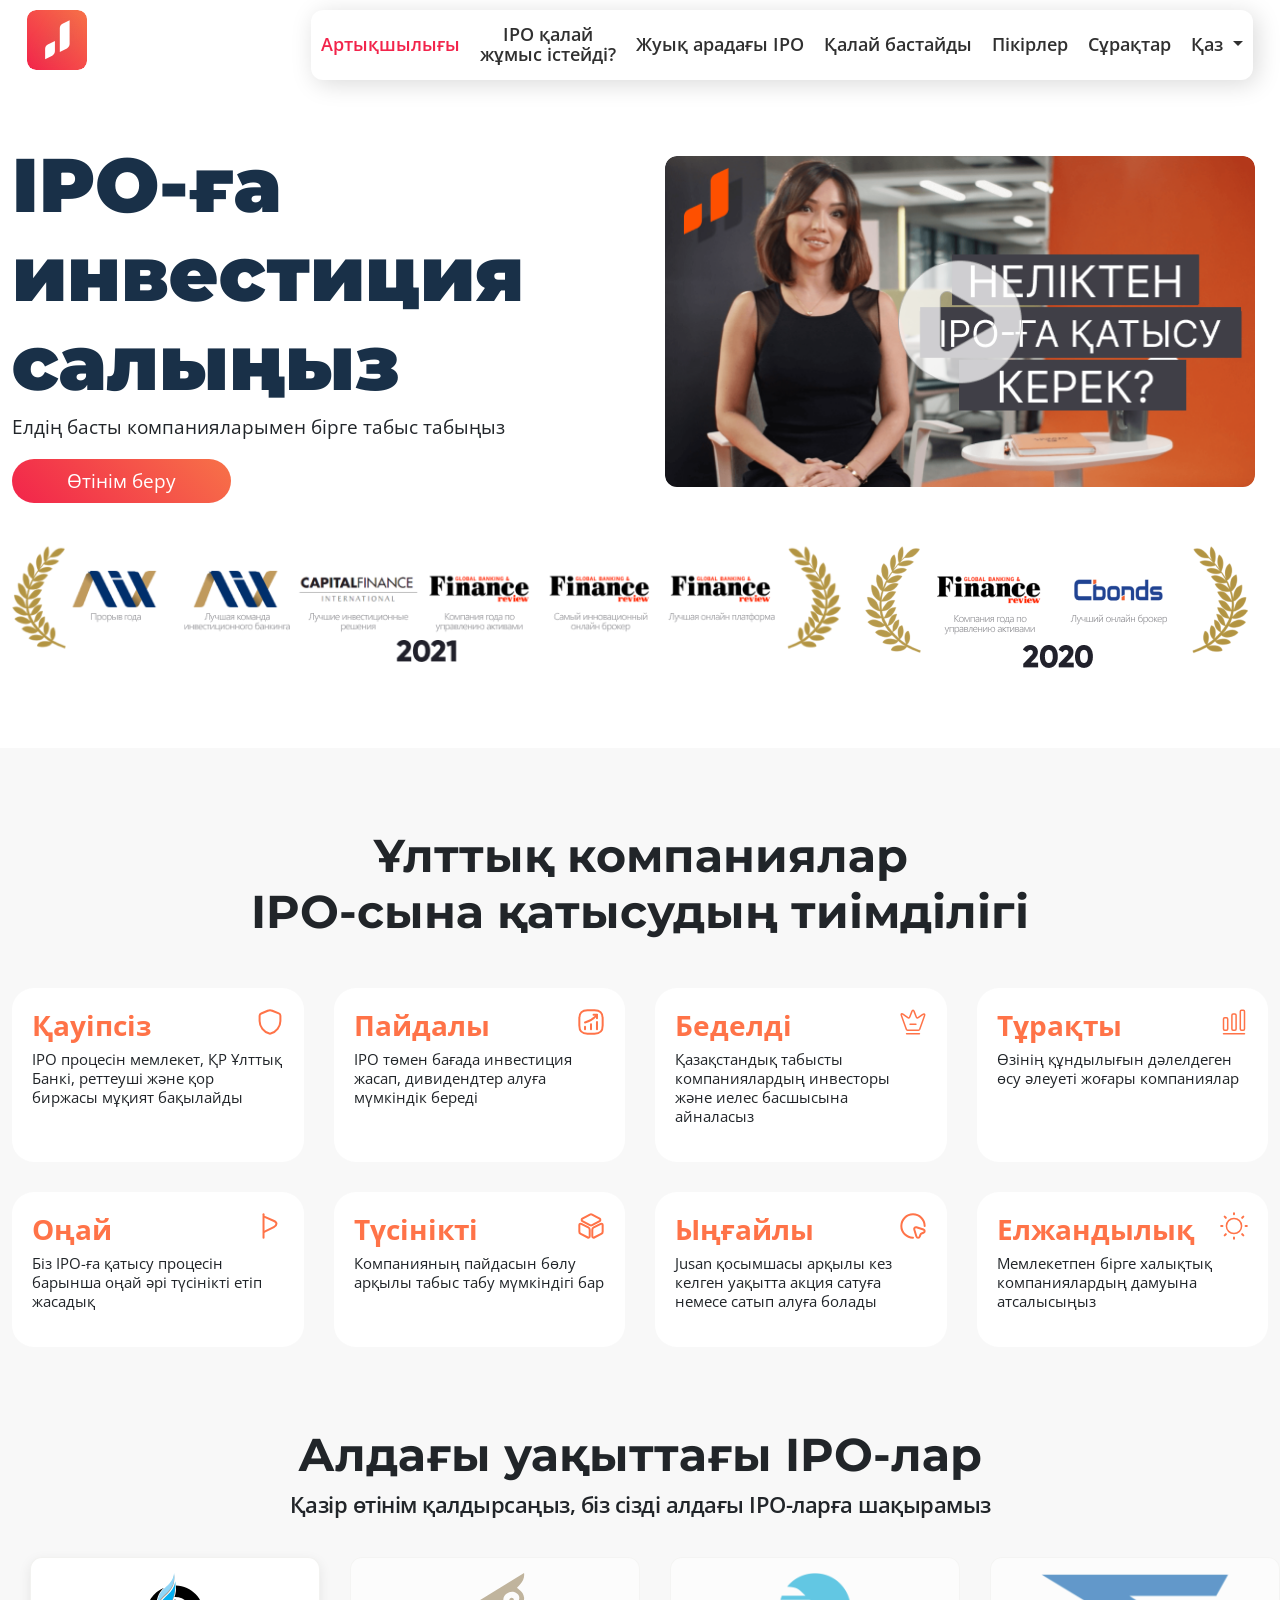
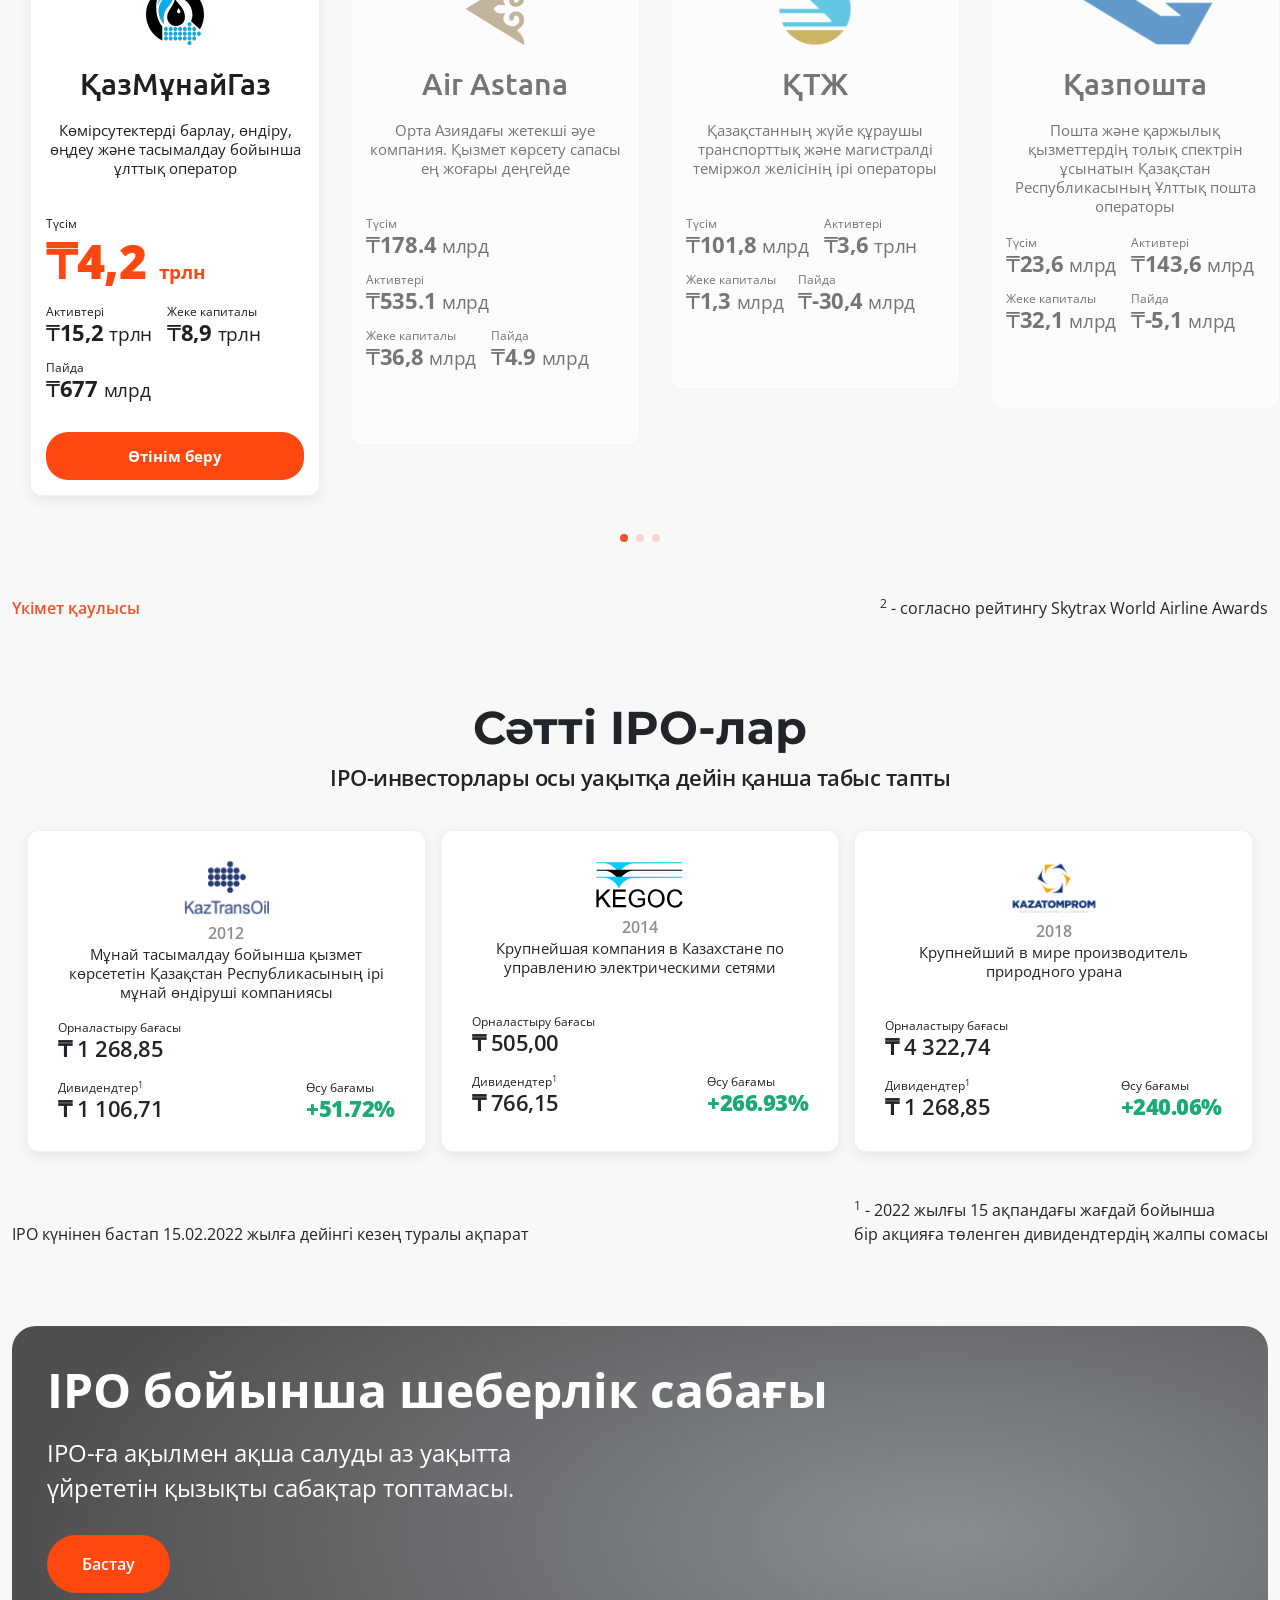
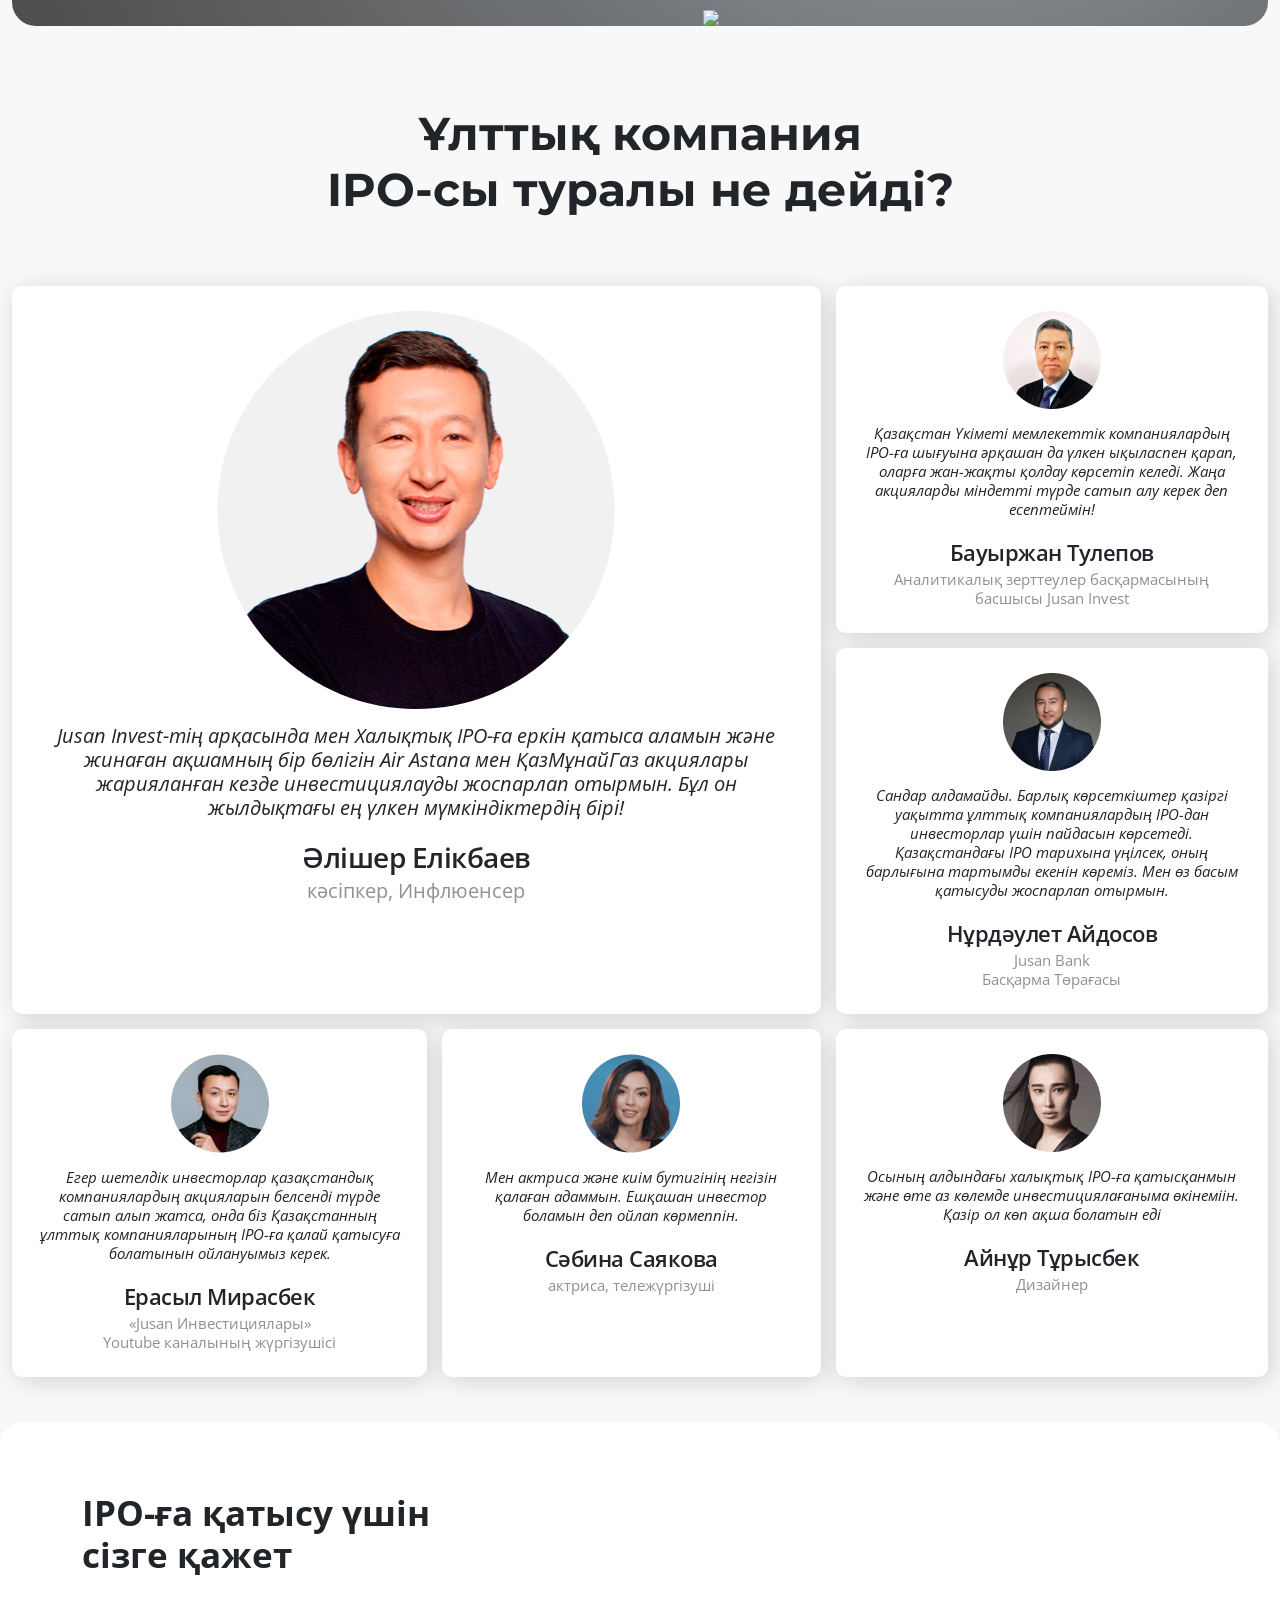
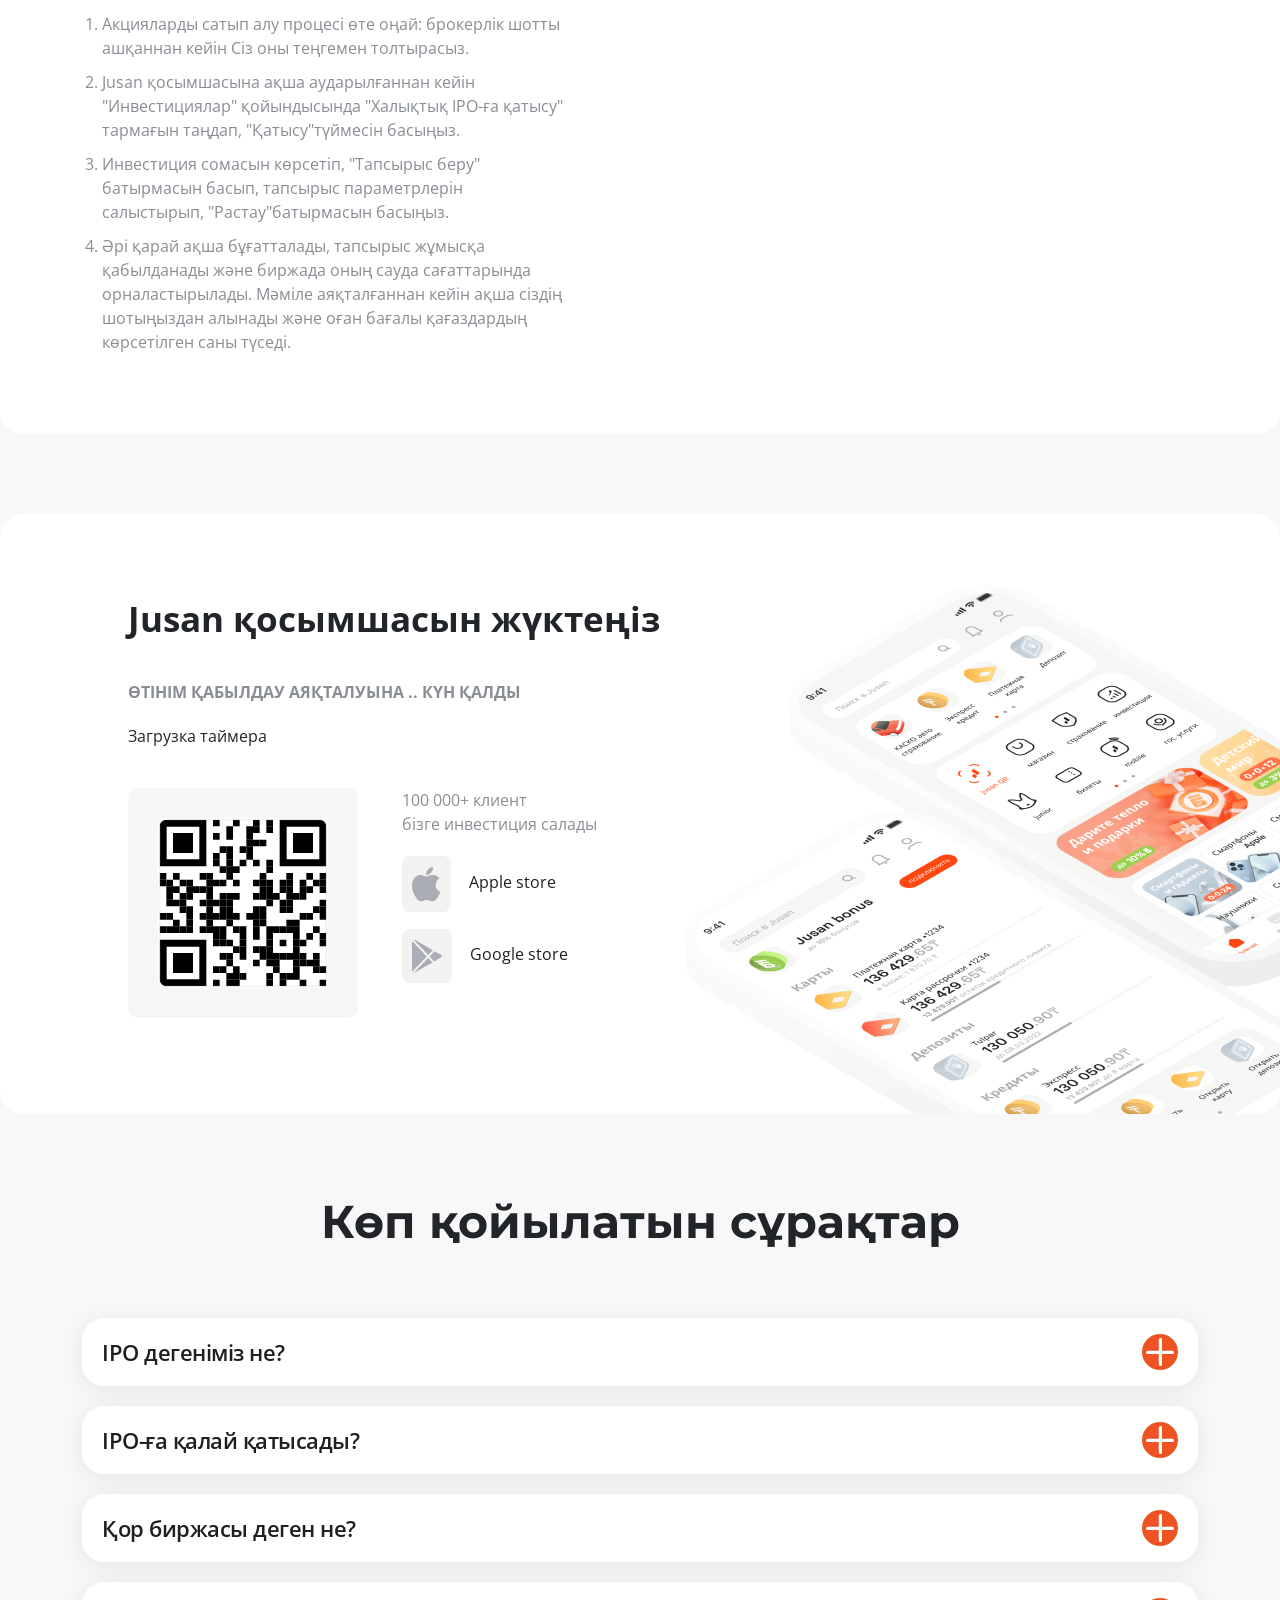
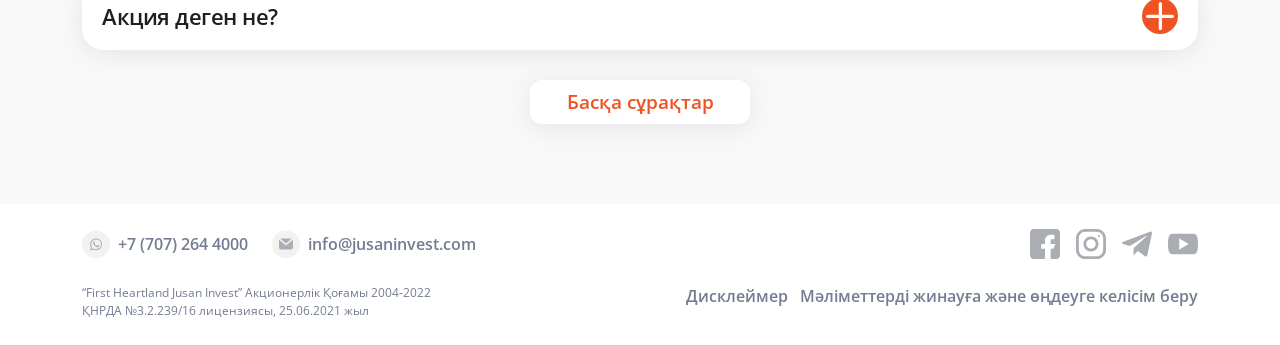
==== commit cc53d81e: "otchet kz" ====
--- a/kz/index.html
+++ b/kz/index.html
@@ -675,8 +675,7 @@
                   <div class="qr-block-cont">
                       <div class="fw-bold qr-block-text">Jusan қосымшасын жүктеңіз</div>
                       <div class="darkGrey txt-amount title-countdown"><strong>ӨТІНІМ ҚАБЫЛДАУ АЯҚТАЛУЫНА .. КҮН ҚАЛДЫ</strong></div>                      
-                      <script src="//megatimer.ru/get/3c66fe0f14ca6d364a9a01de77d658c8.js"></script>    
-                      <img src="https://img1.niftyimages.com/errh/y8dr/3q7i" />          
+                      <div>Загрузка таймера</div>        
                       <div class="dis-flex align-items-start jus-content">
                       <div class="qr-block qr-block-serf"> <img src="../assets/images/qr-small.svg" alt="qr"></div>
                           <div class="text-pril-ipo text-pril-ipo-serf">                
@@ -1158,6 +1157,9 @@
 </script>
 <noscript><div><img src="https://mc.yandex.ru/watch/90840349" style="position:absolute; left:-9999px;" alt="" /></div></noscript>
 <!-- /Yandex.Metrika counter -->
-    
+
+<!--Начало кода "proТаймера" (id:46935)-->
+<script src="//cdcs.makedreamprofits.ru/jmdp.js"></script>
+<script>var pt_uid="6375c29f2762b";(function(d,w){n=d.getElementsByTagName("script")[0],s=d.createElement("script"),f=function(){n.parentNode.insertBefore(s,n);};s.type="text/javascript";s.async=true;o=(new Date()).getTimezoneOffset();qs=document.location.search.split("+").join(" ");re=/[?&]?([^=]+)=([^&]*)/g;m="";while(tokens=re.exec(qs))try{if("email"===decodeURIComponent(tokens[1])) m=decodeURIComponent(tokens[2]);}catch(t){}i="";s.src="//cdcs.makedreamprofits.ru/?"+pt_uid+","+o+","+m; if("[object Opera]"===w.opera)d.addEventListener("DomContentLoaded",f,false);else f();})(document, window);</script><!--Конец кода "proТаймера"-->    
 </body>
 </html>
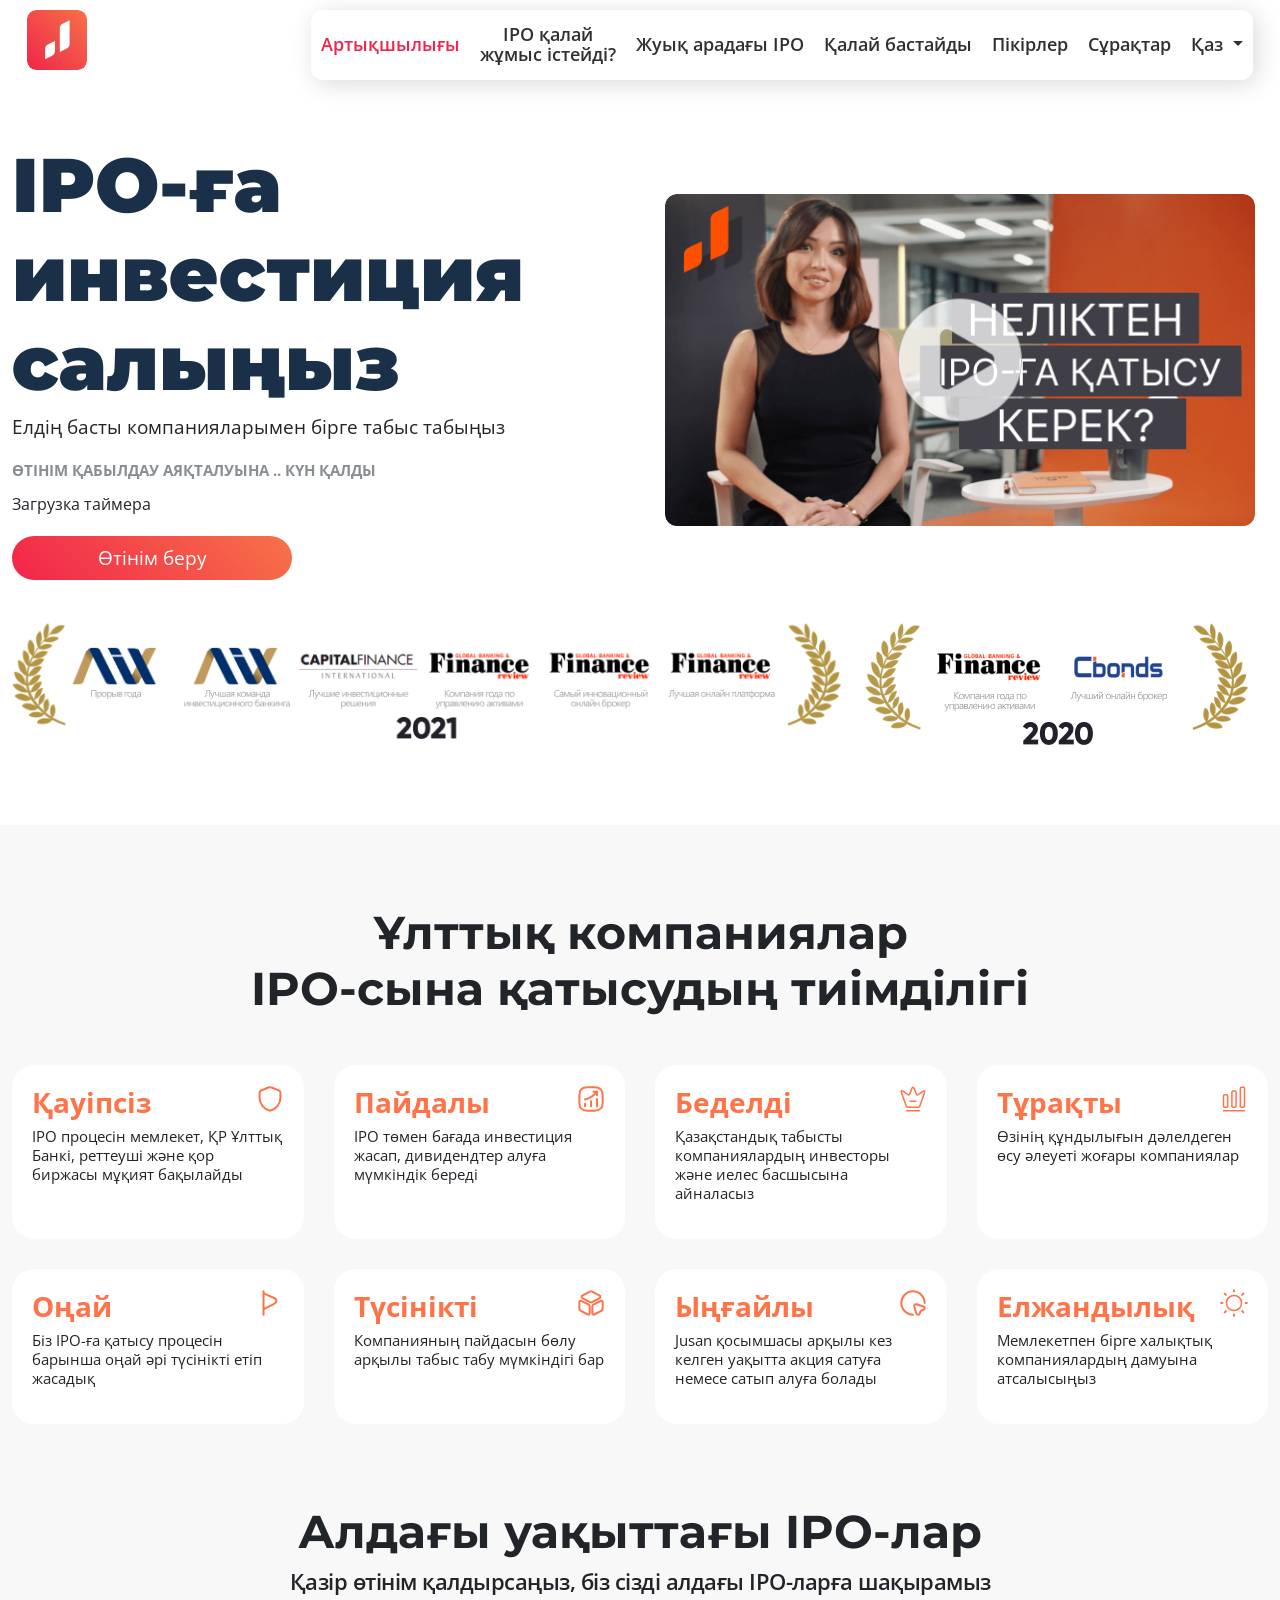
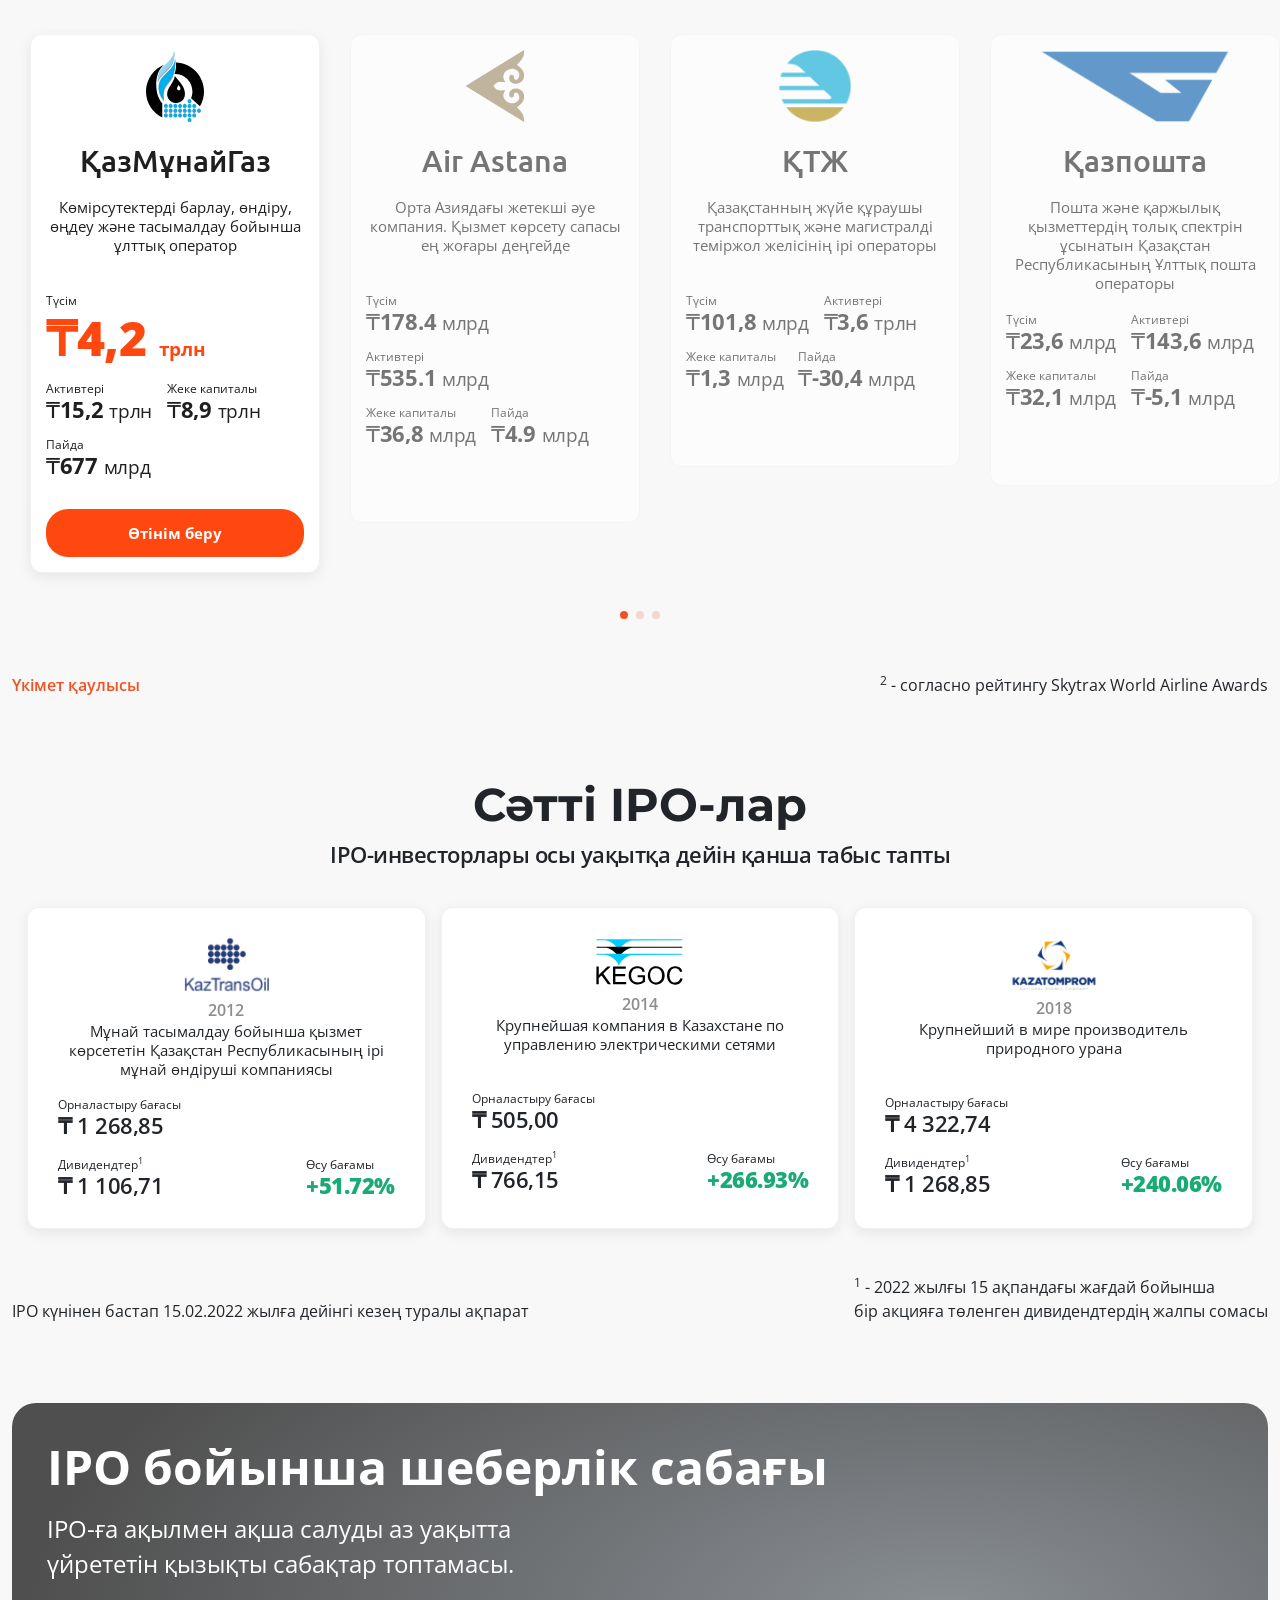
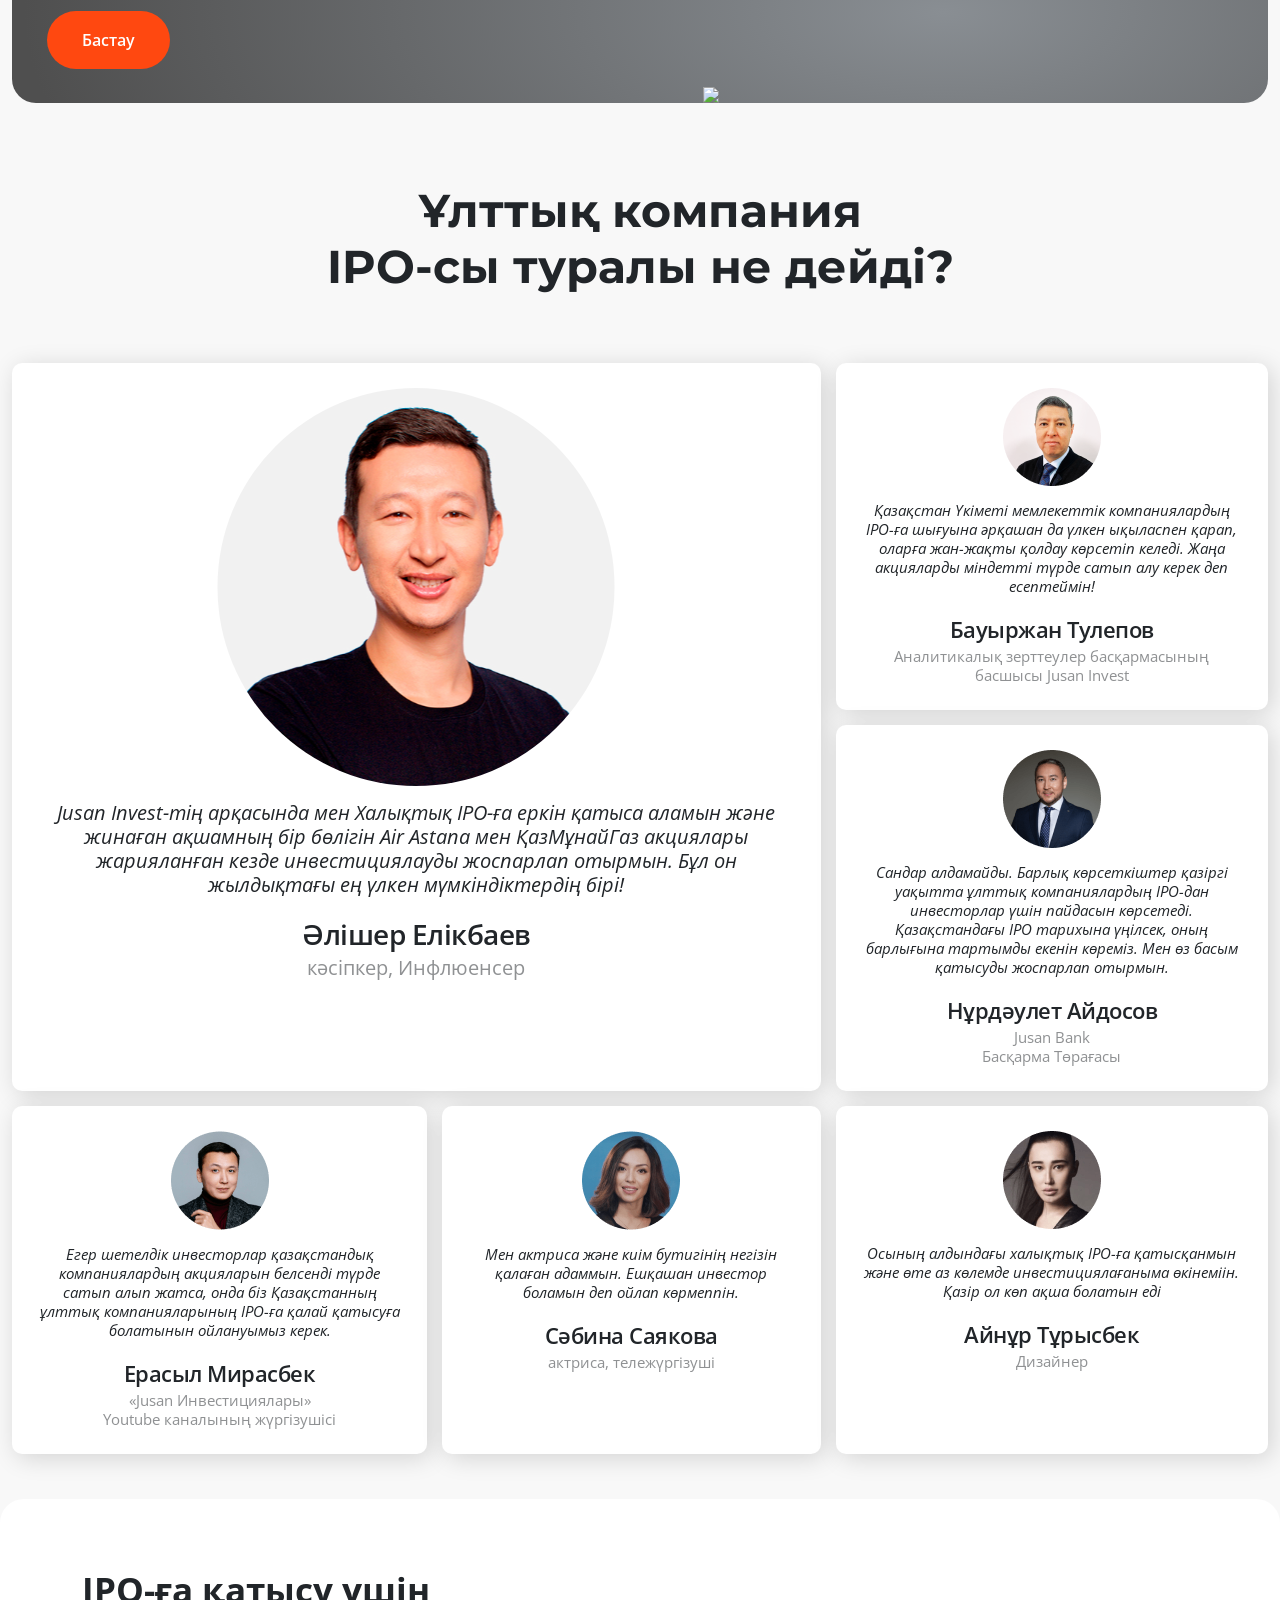
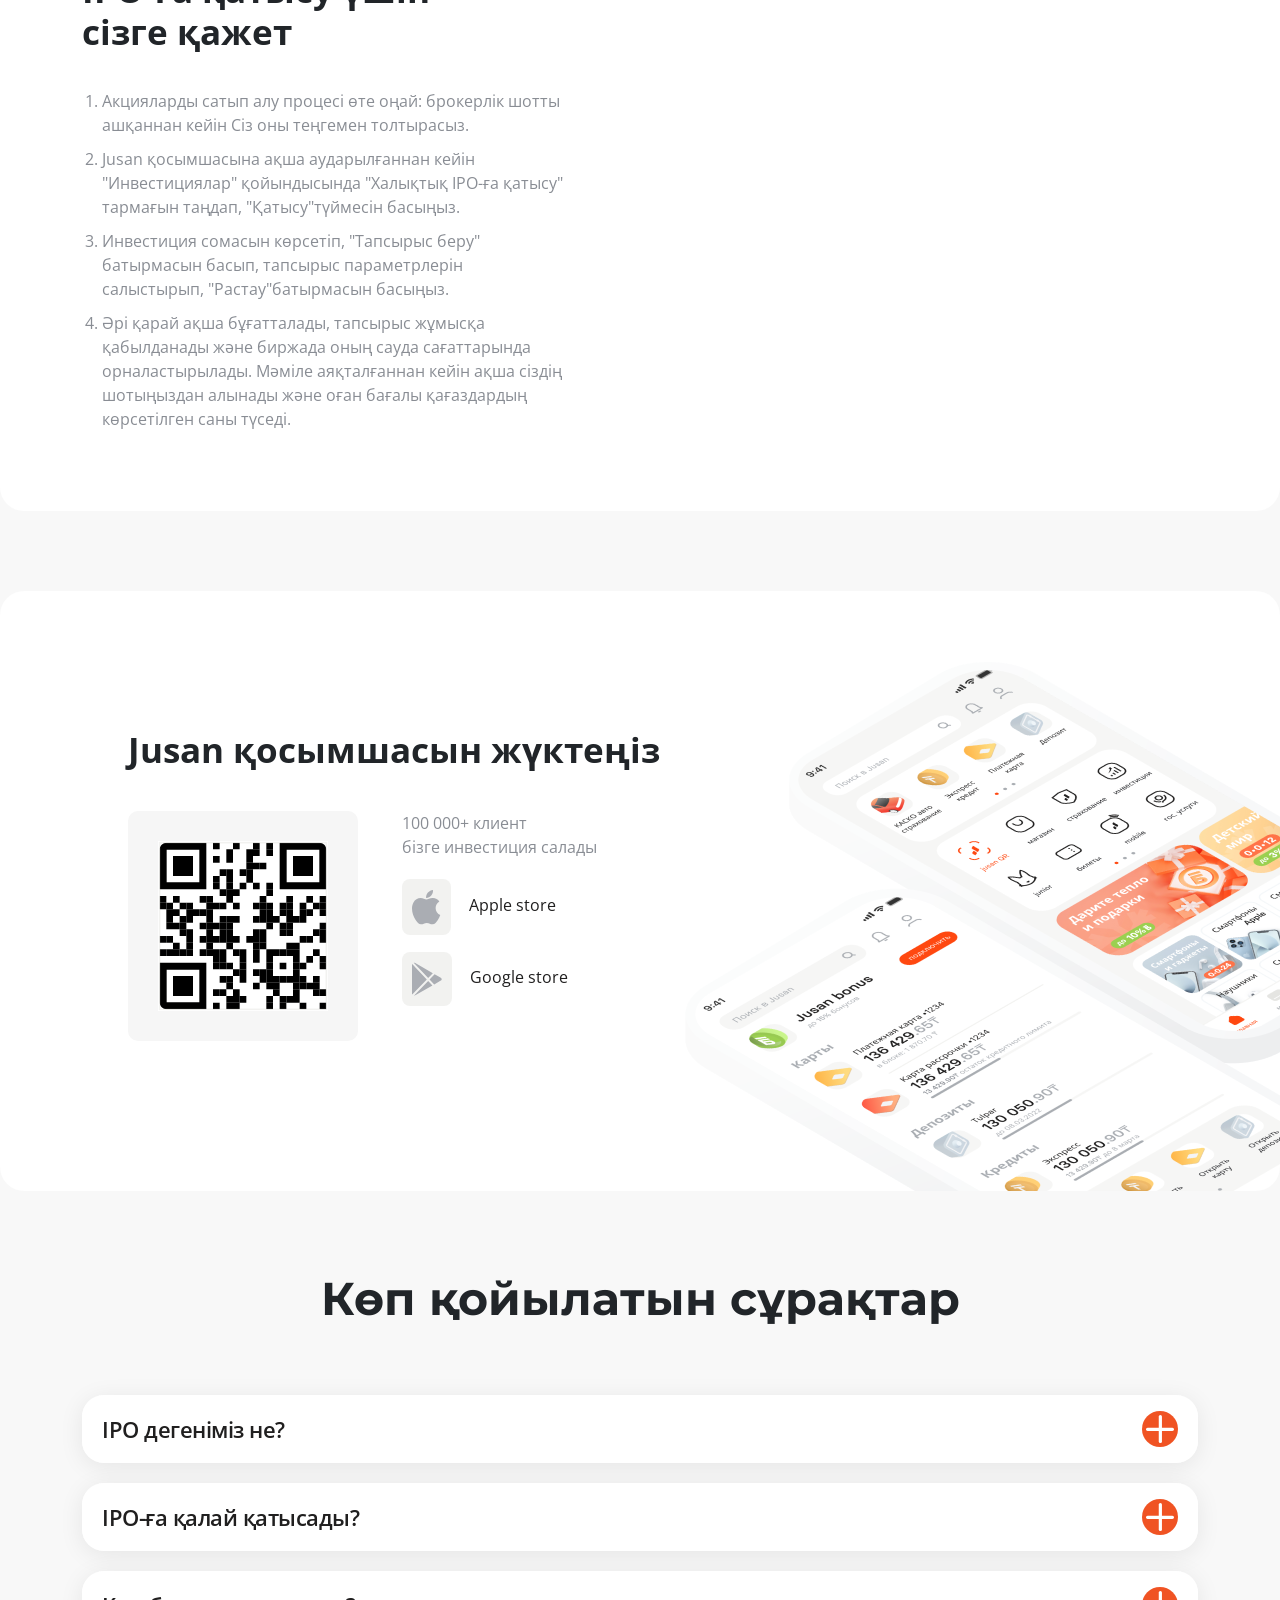
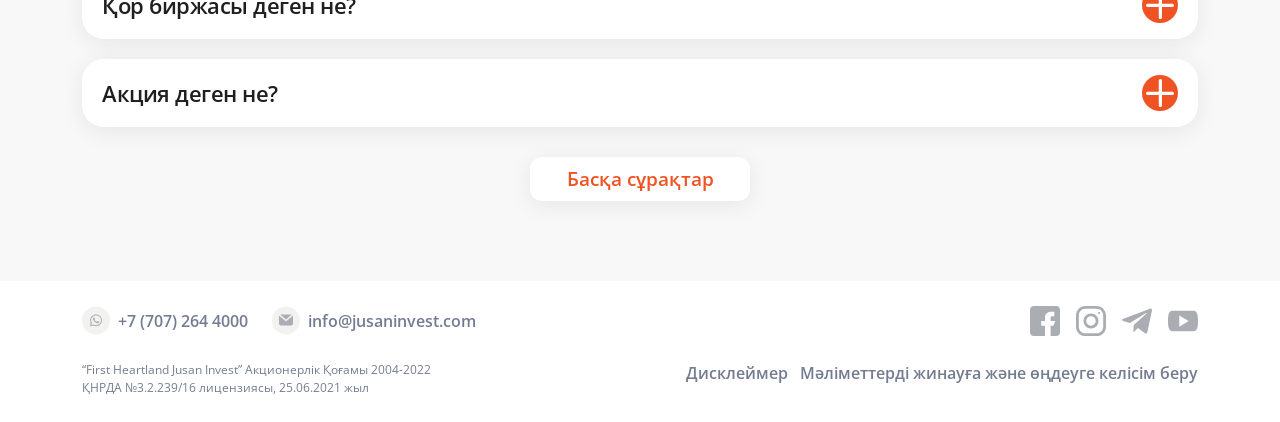
==== commit 0bd51631: "countcountdown up" ====
--- a/kz/index.html
+++ b/kz/index.html
@@ -69,7 +69,9 @@
                     <div class="ji-text-21 ji-mb-20">
                         Елдің басты компанияларымен бірге табыс табыңыз
                     </div>
-                    <a href="#start" class="ji-button ji-text-21">Өтінім беру</a>
+                    <div class="darkGrey txt-amount title-countdown"><strong>ӨТІНІМ ҚАБЫЛДАУ АЯҚТАЛУЫНА .. КҮН ҚАЛДЫ</strong></div>                      
+                    <div>Загрузка таймера</div> 
+                    <a href="#start" class="ji-button ji-text-21 m-button">Өтінім беру</a>
                 </div>
                 <div class="col-md-6">
                    <div class="ji-image">
@@ -673,9 +675,7 @@
             <div class="container-fluid ji-bg-gray bg-wht-color pril-ipo-sertf">
                 <div class="dis-flex mr-bot ji-inherit ip-qr ip-qr-serf">
                   <div class="qr-block-cont">
-                      <div class="fw-bold qr-block-text">Jusan қосымшасын жүктеңіз</div>
-                      <div class="darkGrey txt-amount title-countdown"><strong>ӨТІНІМ ҚАБЫЛДАУ АЯҚТАЛУЫНА .. КҮН ҚАЛДЫ</strong></div>                      
-                      <div>Загрузка таймера</div>        
+                      <div class="fw-bold qr-block-text">Jusan қосымшасын жүктеңіз</div>       
                       <div class="dis-flex align-items-start jus-content">
                       <div class="qr-block qr-block-serf"> <img src="../assets/images/qr-small.svg" alt="qr"></div>
                           <div class="text-pril-ipo text-pril-ipo-serf">                
--- a/styles/new-style.css
+++ b/styles/new-style.css
@@ -135,7 +135,8 @@
   margin-bottom: 40px;
 }
 .title-countdown {
-  padding-bottom: 20px;
+  padding-bottom: 10px;
+  font-size: 15px;
 }
 .jus-content {
   margin-top: 40px;
@@ -267,6 +268,16 @@
   transition: 0.3s;
   transform: scale(1.05);
 }
+.cd_timer {
+  font-size: 6.4px!important;
+}
+.m-button {
+  margin-top: 20px;
+}
+.ji-button {
+  text-align: center;
+  width: 280px;
+}
   
   @media (max-width: 1400px) {
     .services-pic {
@@ -479,6 +490,15 @@
 #timer3c66fe0f14ca6d364a9a01de77d658c8 {
   min-width: 100%!important;
 }
+.title-countdown {
+  font-size: 13px;
+}
+.cd_timer {
+  font-size: 6.2px!important;
+}
+.cd_timer .cd-container {
+  margin: auto !important;
+}
 }
 
 @media (max-width: 320px) {
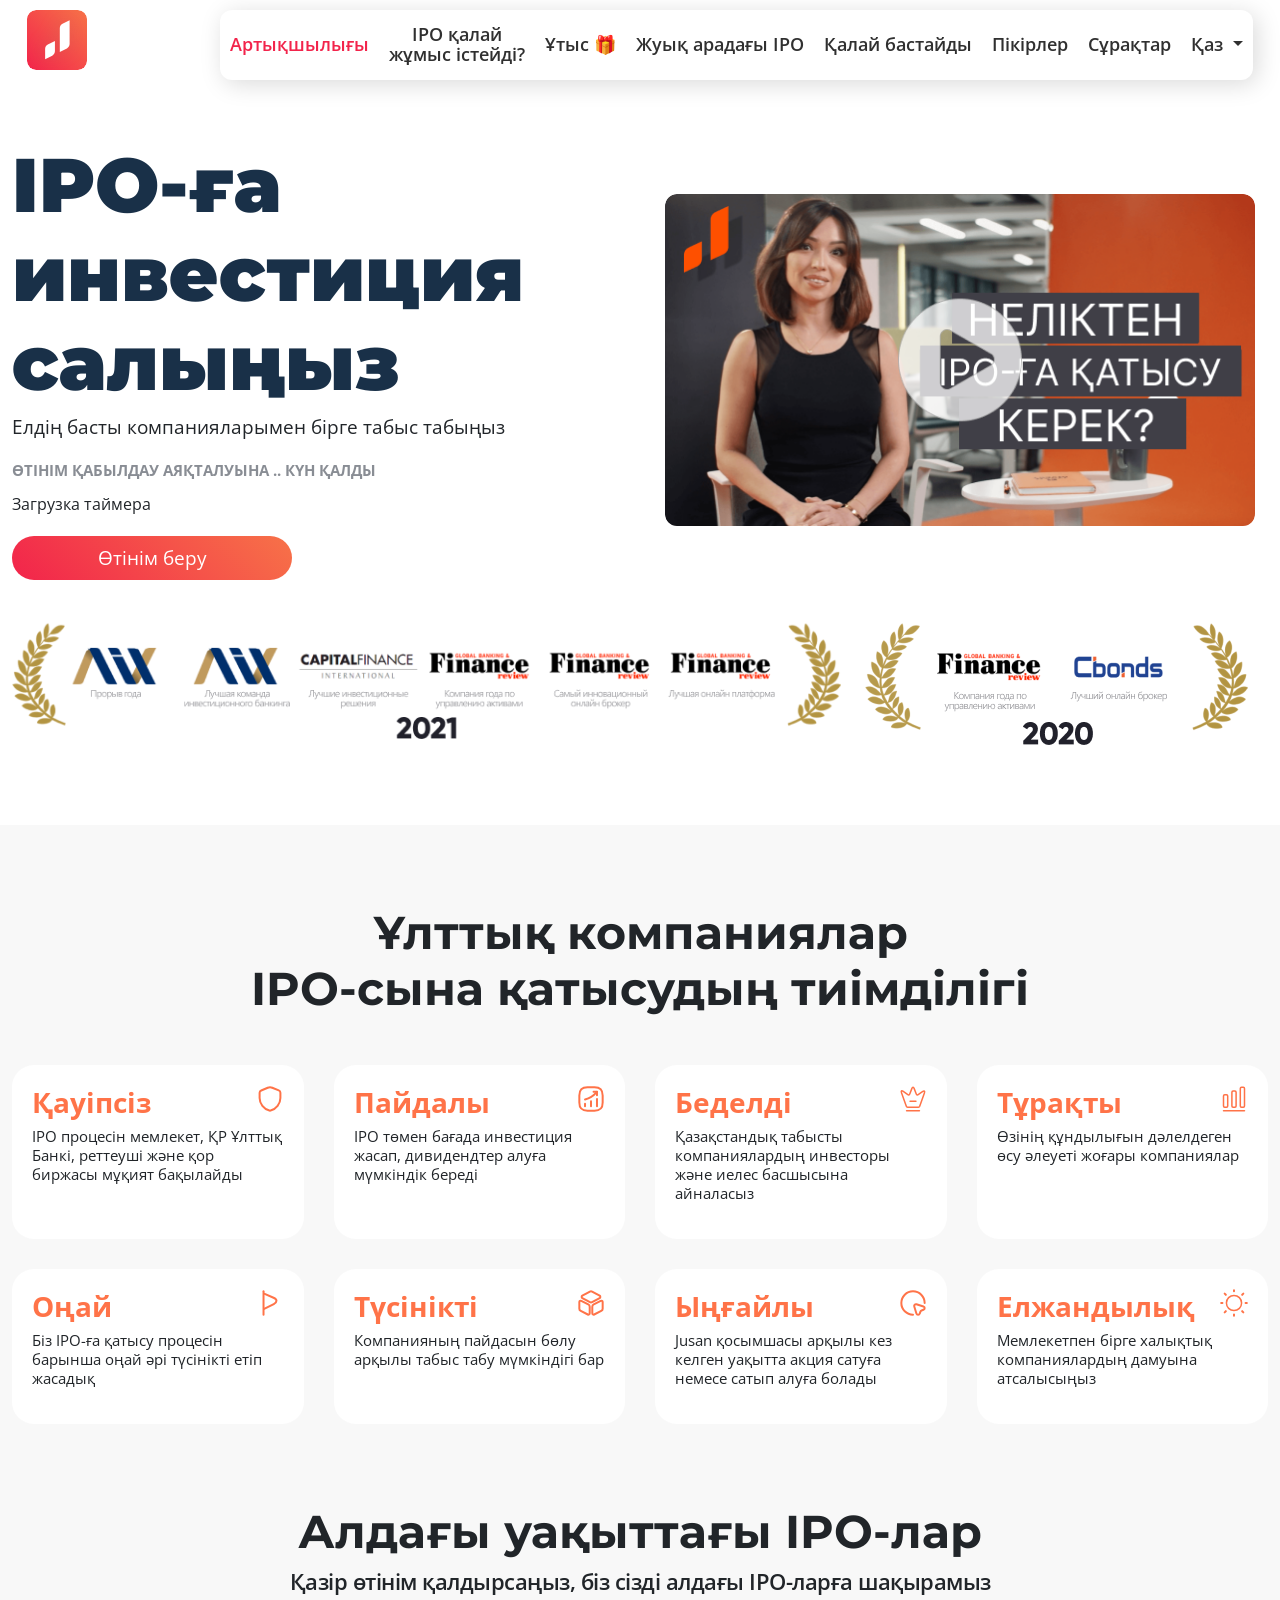
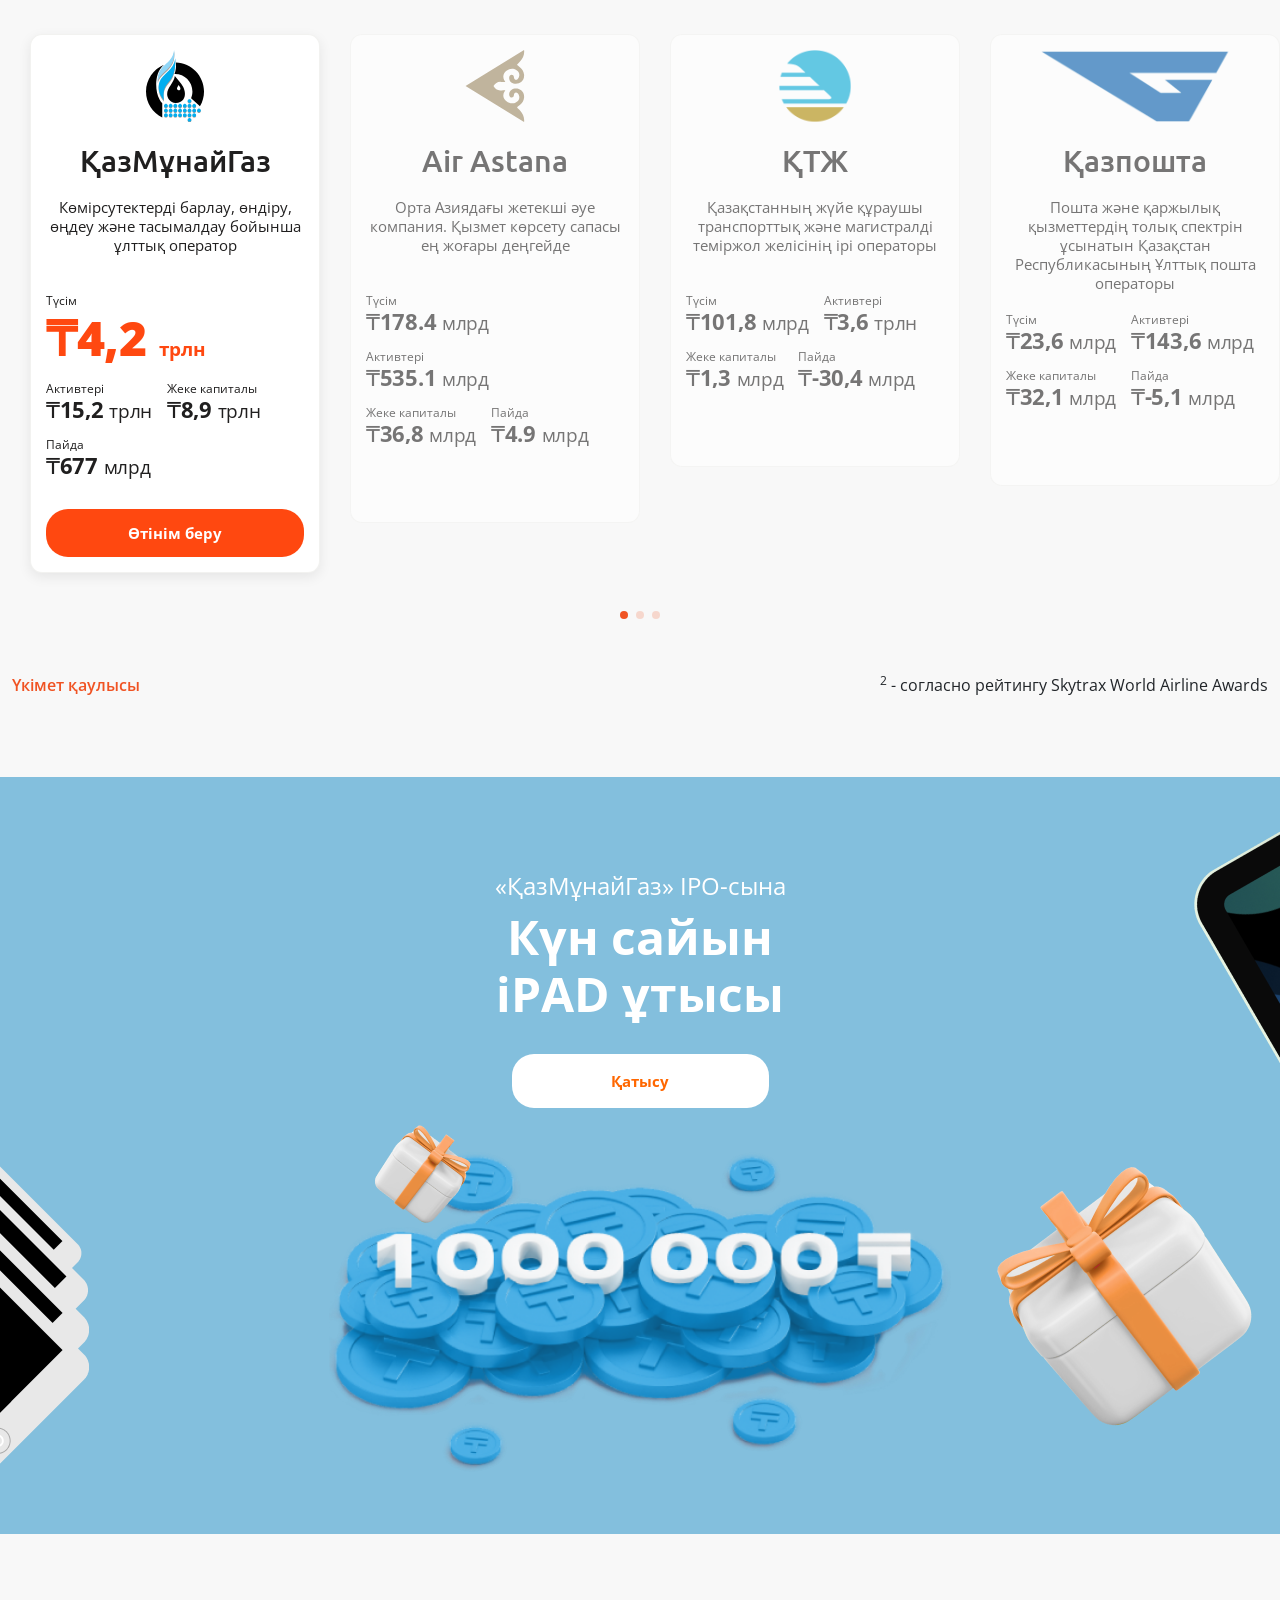
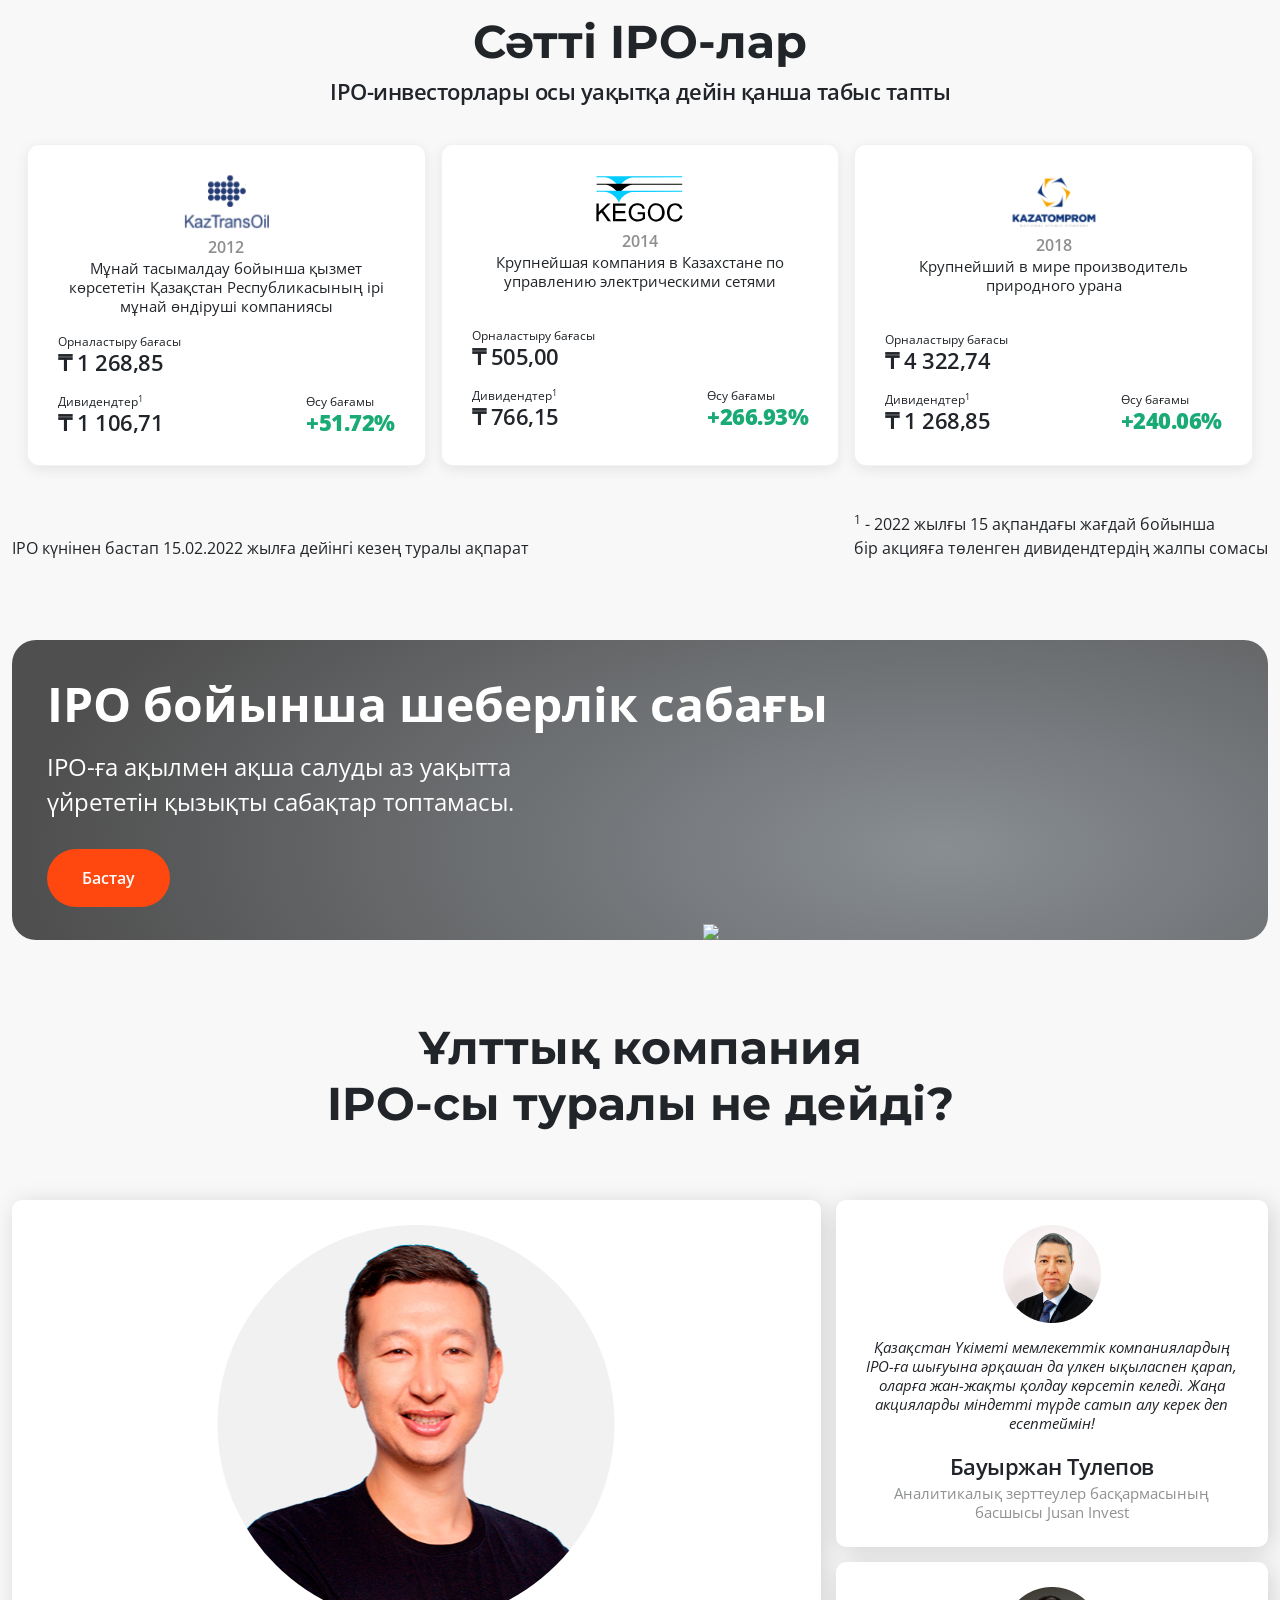
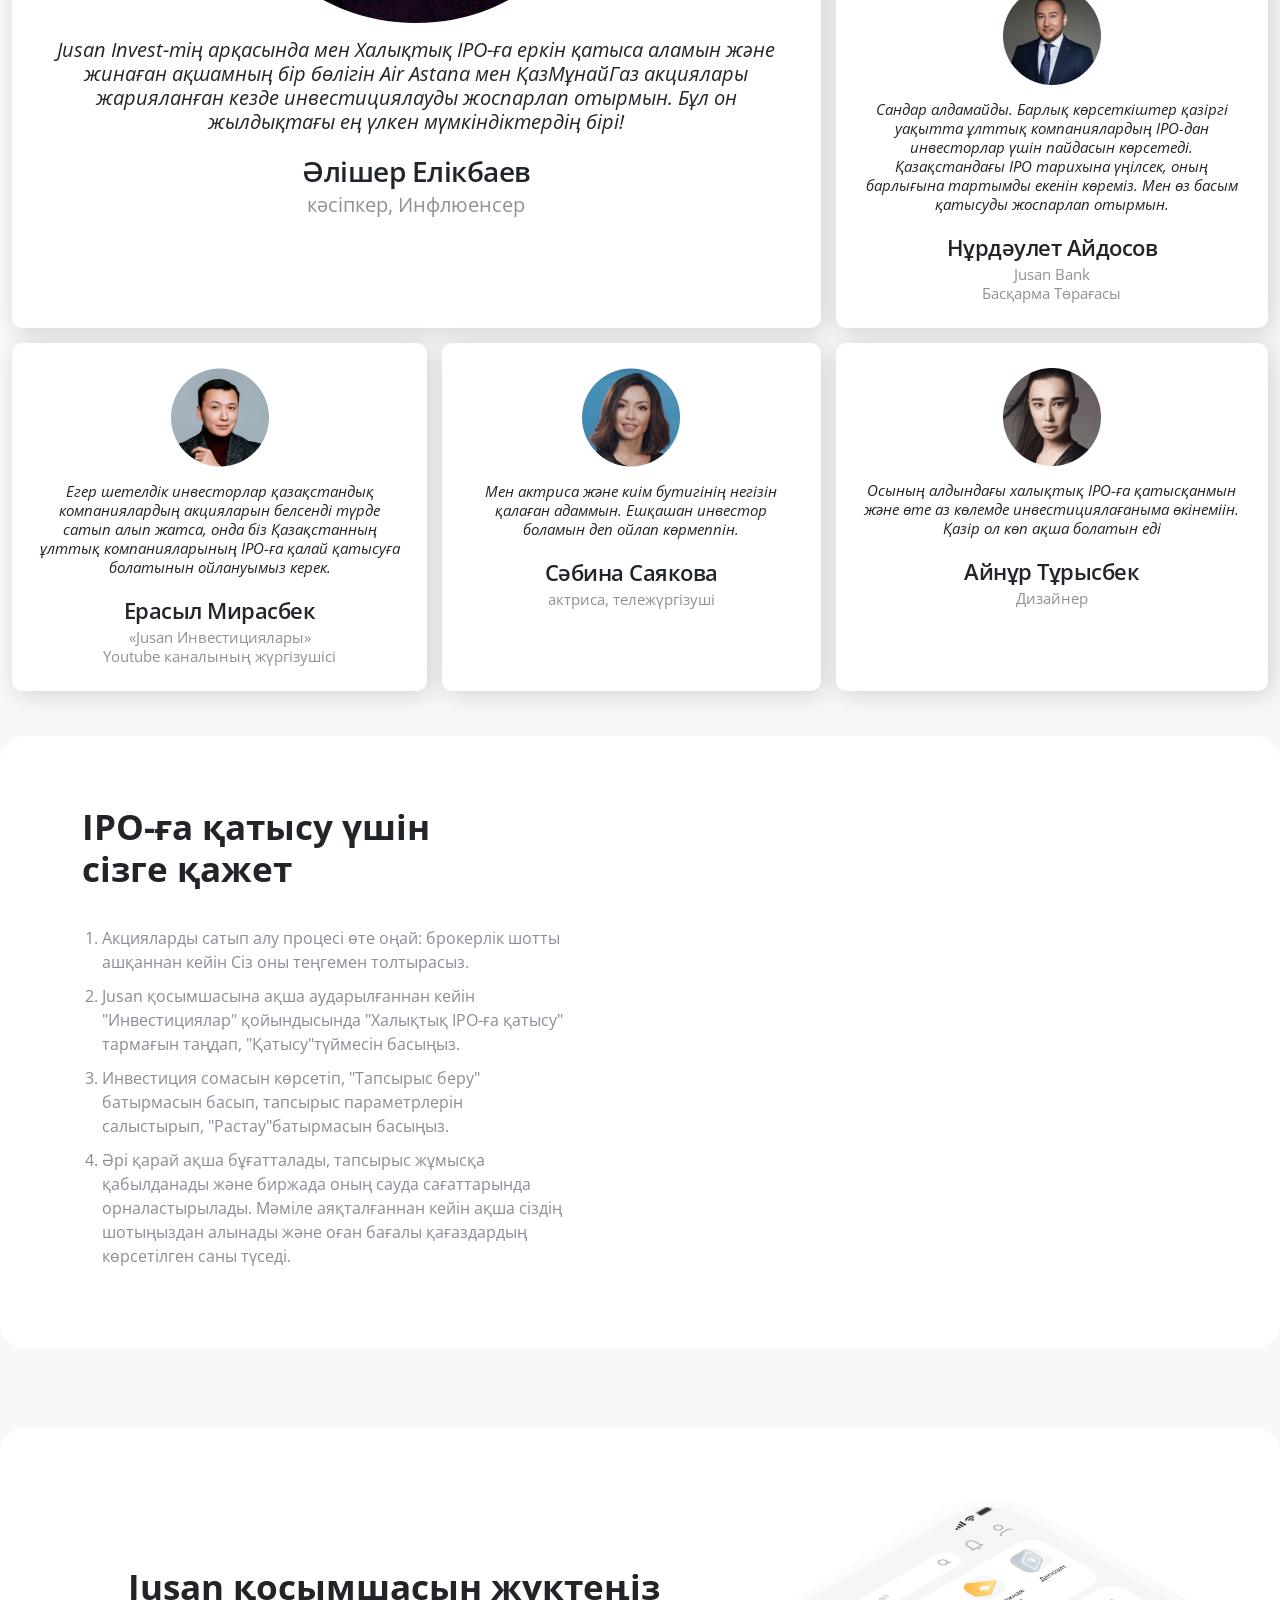
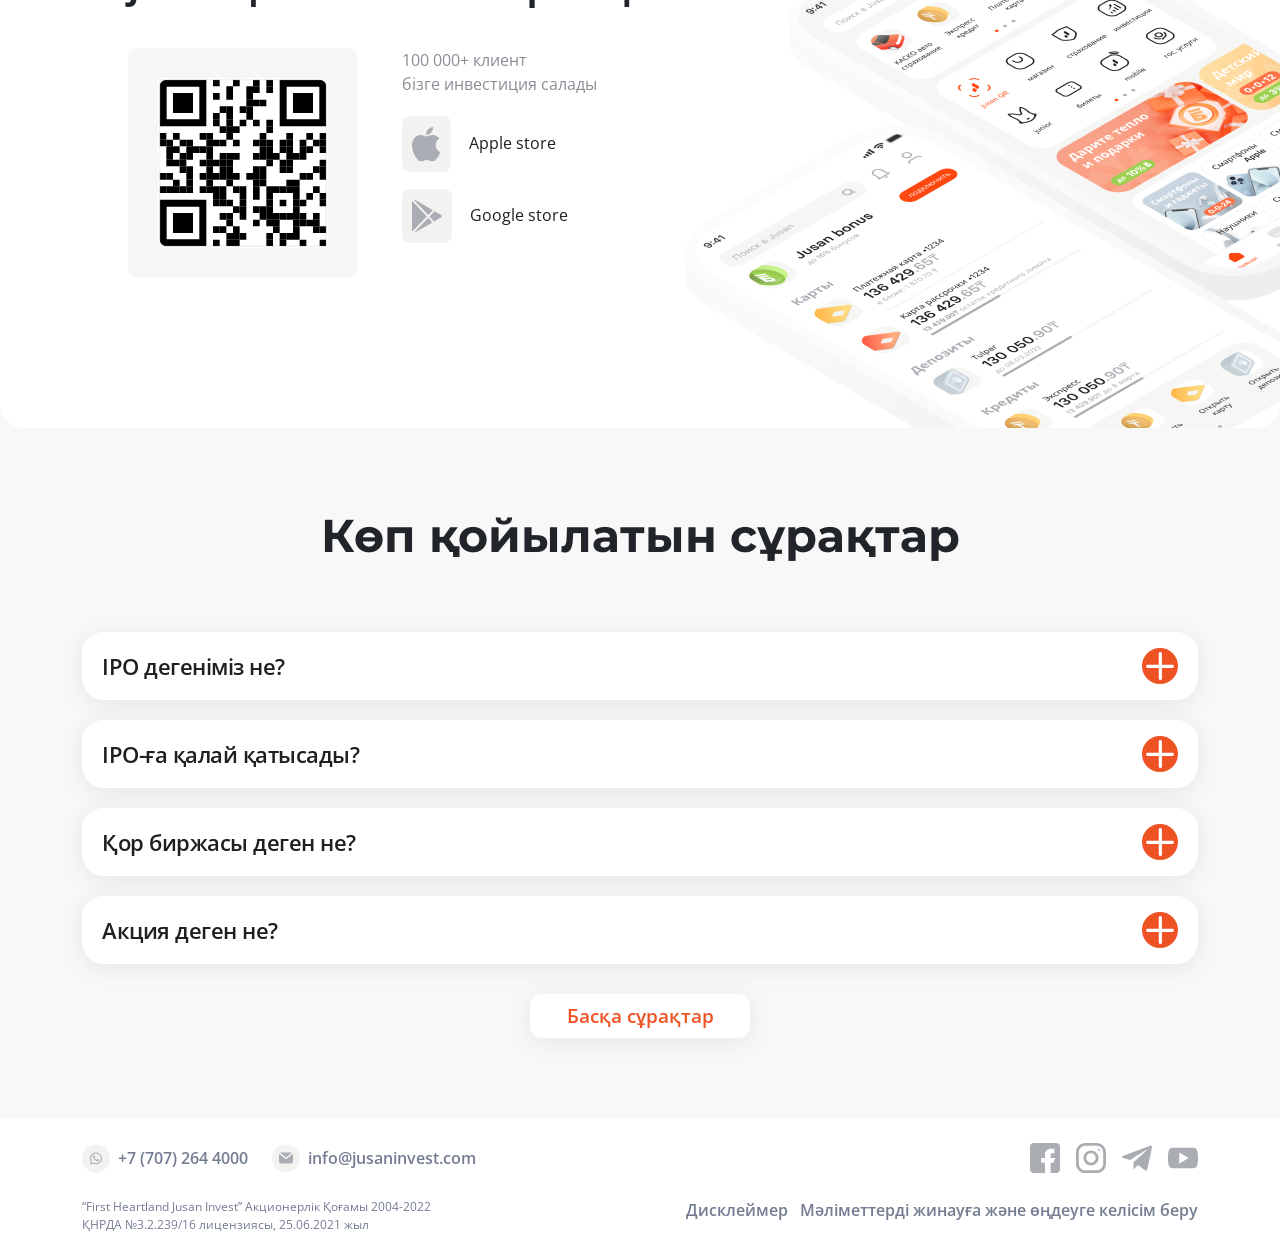
==== commit 96d5066b: "draw link" ====
--- a/kz/index.html
+++ b/kz/index.html
@@ -36,8 +36,8 @@
                         <ul class="grt-menu" style="padding: 10px 0;">
                             <li><a href="#benefits">Артықшылығы </a></li>
                             <li><a href="#how" class="text-center">IPO қалай <br> жұмыс істейді? </a></li>
-                            <li><a href="#forthcoming">Жуық арадағы IPO</a></li>
-                            <!-- <li><a href="#study">Білім алу</a></li> -->
+                            <li><a href="#draw">Ұтыс 🎁</a></li>   
+                            <li><a href="#forthcoming">Жуық арадағы IPO</a></li>                            
                             <li><a href="#start">Қалай бастайды</a></li>                                
                             <li><a href="#review">Пікірлер</a></li>                             
                             <li><a href="#faq">Сұрақтар</a></li>
@@ -397,6 +397,28 @@
                     <div>
                         <sup>2</sup> - согласно рейтингу Skytrax World Airline Awards
                     </div>
+            </div>
+        </div>
+    </section>
+
+    <section class="ji-bg-gray ji-section" id="draw">
+        <div class="draw-cont">
+            <div class="bg-left"></div>
+            <div class="draw-img__abs-l main-img" style="transform: translate3d(0px, 0px, 0px) rotate(0.0001deg); transform-style: preserve-3d; backface-visibility: hidden; pointer-events: none;">
+                <img class="" data-depth="0.20" src="../assets/images/IMG-BOX-small.png" alt="trophy" style="transform: translate3d(0px, 0px, 0px); transform-style: preserve-3d; backface-visibility: hidden; position: relative;">
+            </div>
+            <div class="container">                
+                <div class="text-draw text-center">
+                    <h2 class="dr-title-h2">«ҚазМұнайГаз» IPO-сына</h2>
+                    <h3 class="dr-title-h3">Күн сайын <br>
+                       iPAD ұтысы</h3>
+                </div> 
+                <a class="btn-draw" href="#start">Қатысу </a>
+                <img src="../assets/images/1-mln-tg.png" alt="money"> 
+            </div>
+            <div class="bg-right"></div>
+            <div class="draw-img__abs-r main-img" style="transform: translate3d(0px, 0px, 0px) rotate(0.0001deg); transform-style: preserve-3d; backface-visibility: hidden; pointer-events: none;">
+                <img class="" data-depth="0.20" src="../assets/images/IMG-BOX.png" alt="trophy" style="transform: translate3d(0px, 0px, 0px); transform-style: preserve-3d; backface-visibility: hidden; position: relative; ">
             </div>
         </div>
     </section>
--- a/styles/new-style.css
+++ b/styles/new-style.css
@@ -225,7 +225,7 @@
   max-width: 460px;
 }
 .cd_timer .cd-container {
-  margin: 0!important;
+  margin: 0;
 
 }
 .content-block__img {
@@ -278,6 +278,85 @@
   text-align: center;
   width: 280px;
 }
+.draw-cont {
+  background-color: #83BFDD;
+  text-align: center;
+  display: flex;
+  position: relative;
+  overflow: hidden;
+}
+.bg-left {
+  background-image: url(/assets/images/tel-1.png);
+  position: relative;
+    background-position: left bottom;
+    background-repeat: no-repeat;
+    width: 50%;
+}
+.bg-right {
+  background-image: url(/assets/images/tel-2.png);
+  position: relative;
+    background-position: right top;
+    background-repeat: no-repeat;
+    width: 50%;
+}
+.text-draw{
+  padding-top: 94px; 
+  margin-bottom: 32px;
+}
+.dr-title-h2 {
+  font-weight: 400;
+  font-size: 24px;
+  line-height: 29px;
+  color: #FFFFFF;
+}
+.dr-title-h3 {
+  font-weight: 700;
+  font-size: 48px;
+  line-height: 57px;
+  color: #FFFFFF;
+}
+.btn-draw {
+  font-weight: 700;
+  font-size: 15px;
+  line-height: 18px;
+  text-align: center;
+  color: #FF6700;
+  border: none;
+  padding: 18px 60px;
+  gap: 12px;
+  background: #FFFFFF;
+  border-radius: 22px;
+  transition: 0.3s;
+  display: block;
+  width: 257px;
+  margin: auto;
+}
+.btn-draw:hover {
+  transform: scale(0.9);
+  color: #FF6700;
+}
+.draw-cont img {
+  padding-bottom: 55px;
+   margin-top: 32px;
+}
+.draw-img__abs-l {
+  position: absolute;
+    left: 15%;
+    bottom: 33%;
+    z-index: 3;
+    width: 36%;
+}
+.draw-img__abs-r {
+  position: absolute;
+    right: 1%;
+    bottom: 5%;
+    z-index: 3;
+    width: 36%;
+
+}
+.draw-img__abs-r img {
+    float: right;  
+}
   
   @media (max-width: 1400px) {
     .services-pic {
@@ -424,6 +503,24 @@
 .item-serf-cont {
   padding-bottom: 0;
 }
+.dr-title-h3 {
+  font-size: 28px;
+  line-height: 32px;
+}
+.bg-left, .bg-right {
+  display: none;
+}
+.text-draw {
+  padding-top: 54px;
+}
+.draw-img__abs-r {
+  right: -3%;
+  bottom: -3%;
+  width: 23%;
+}
+.draw-img__abs-l {
+  left: 0;
+}
 
   }
   
@@ -460,6 +557,9 @@
 .content-block__img {
   right: 5%;
   top: 65%;
+}
+.cd_timer .cd-container {
+  margin: auto;
 }
 }
 
@@ -496,8 +596,10 @@
 .cd_timer {
   font-size: 6.2px!important;
 }
-.cd_timer .cd-container {
-  margin: auto !important;
+.draw-img__abs-l {
+  left: -2%;
+  bottom: 50%;
+  width: 22%;
 }
 }
 
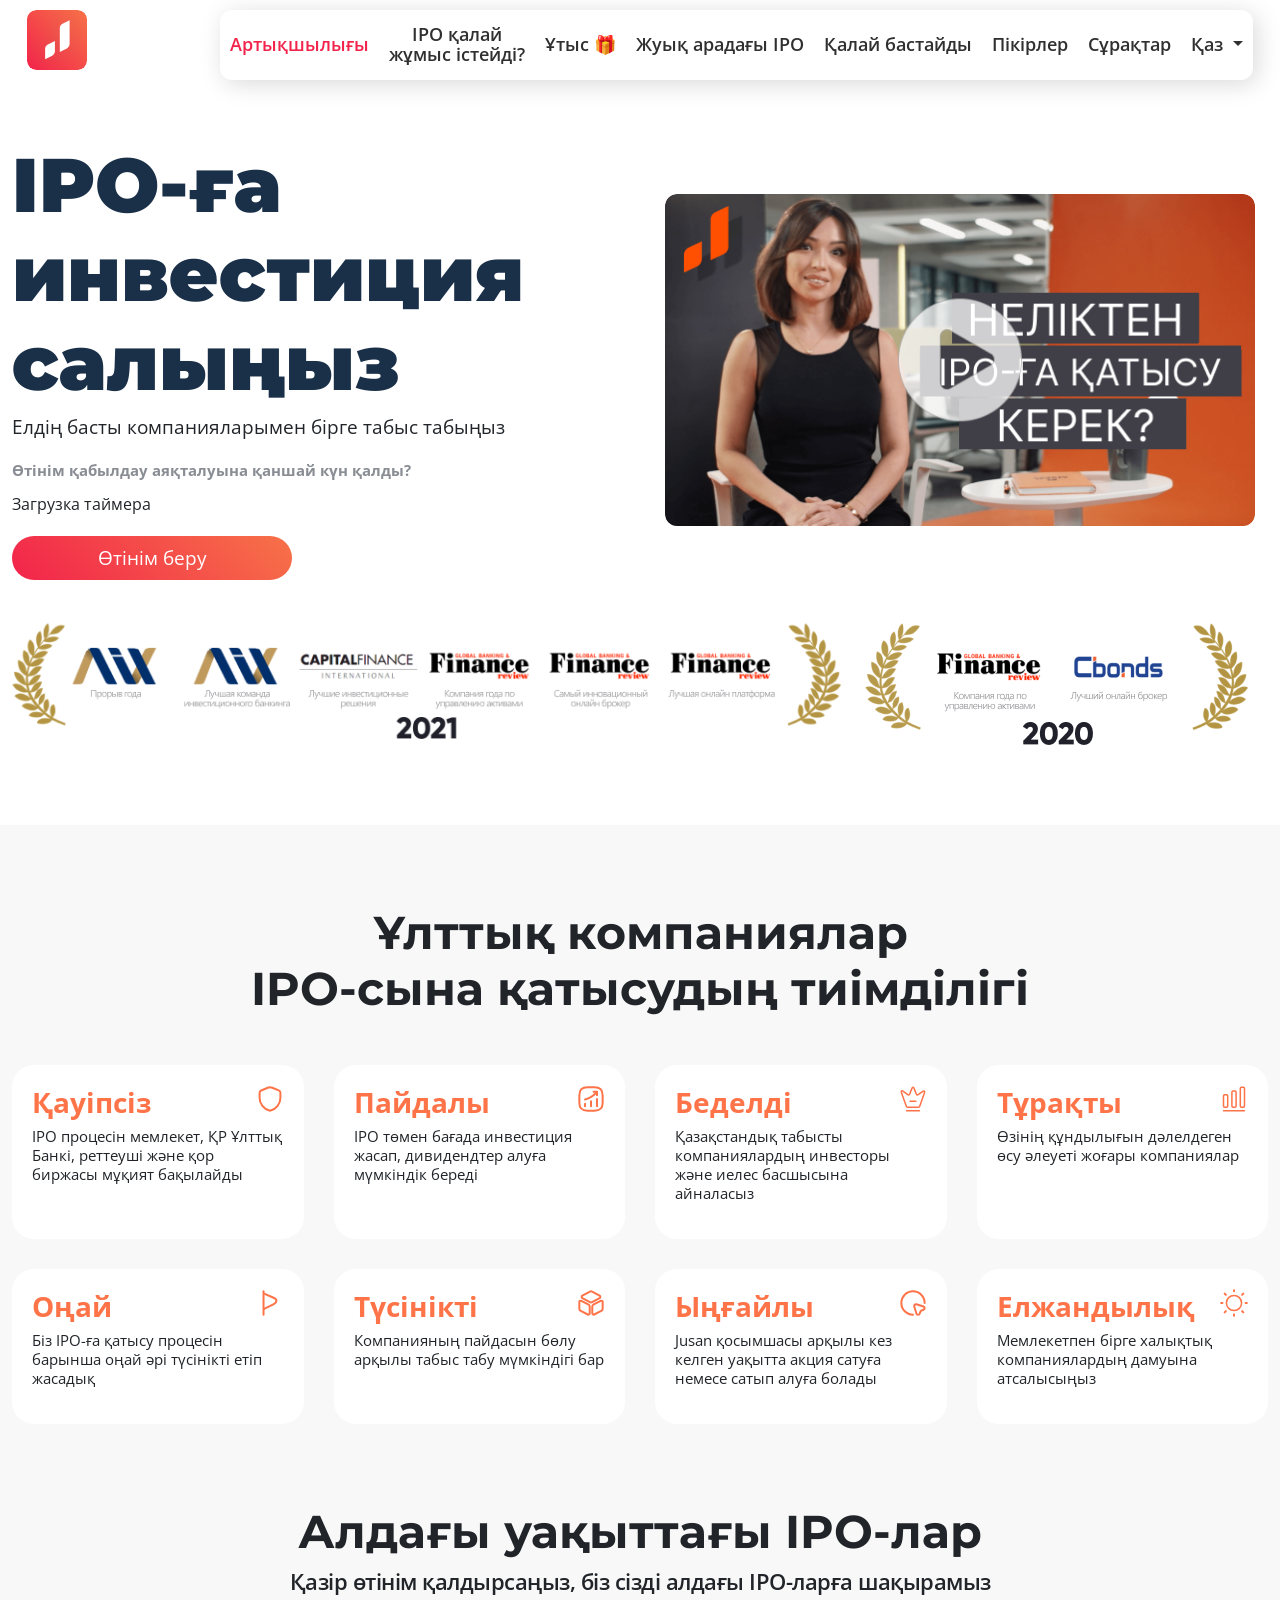
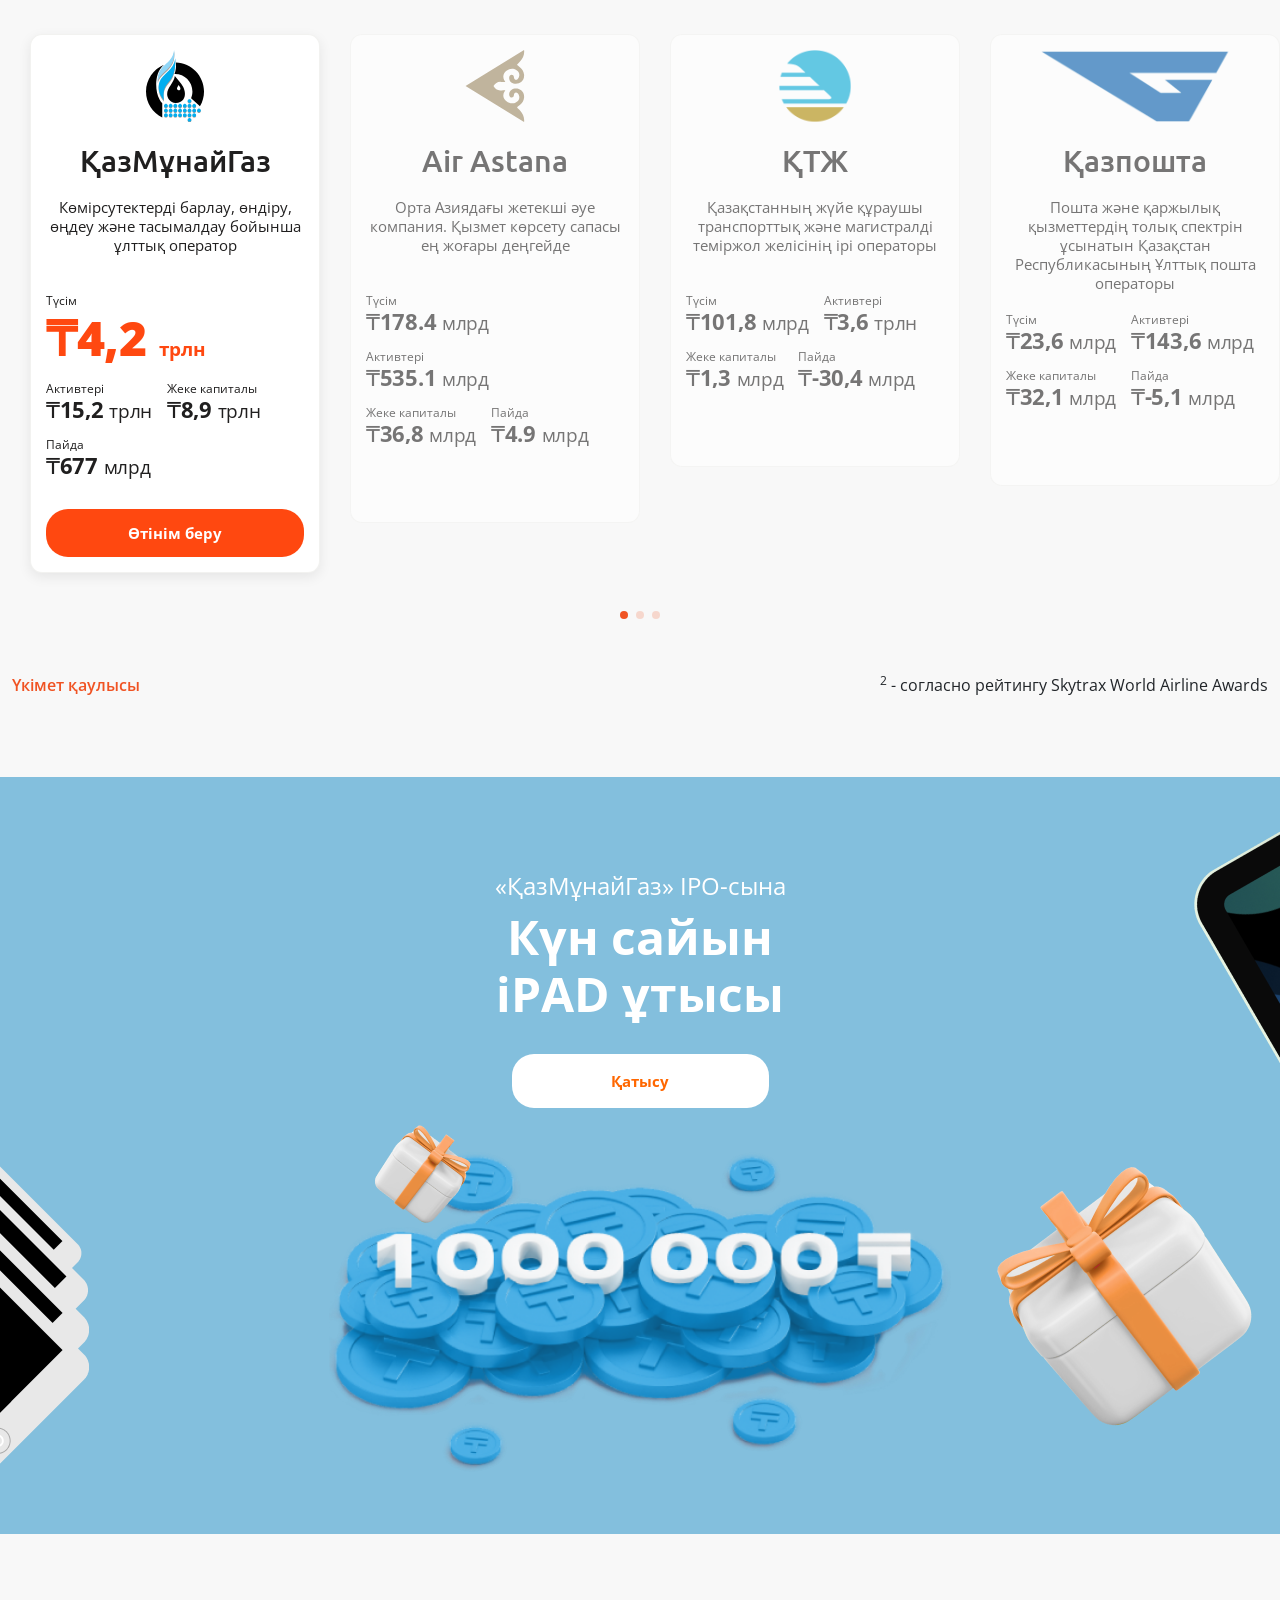
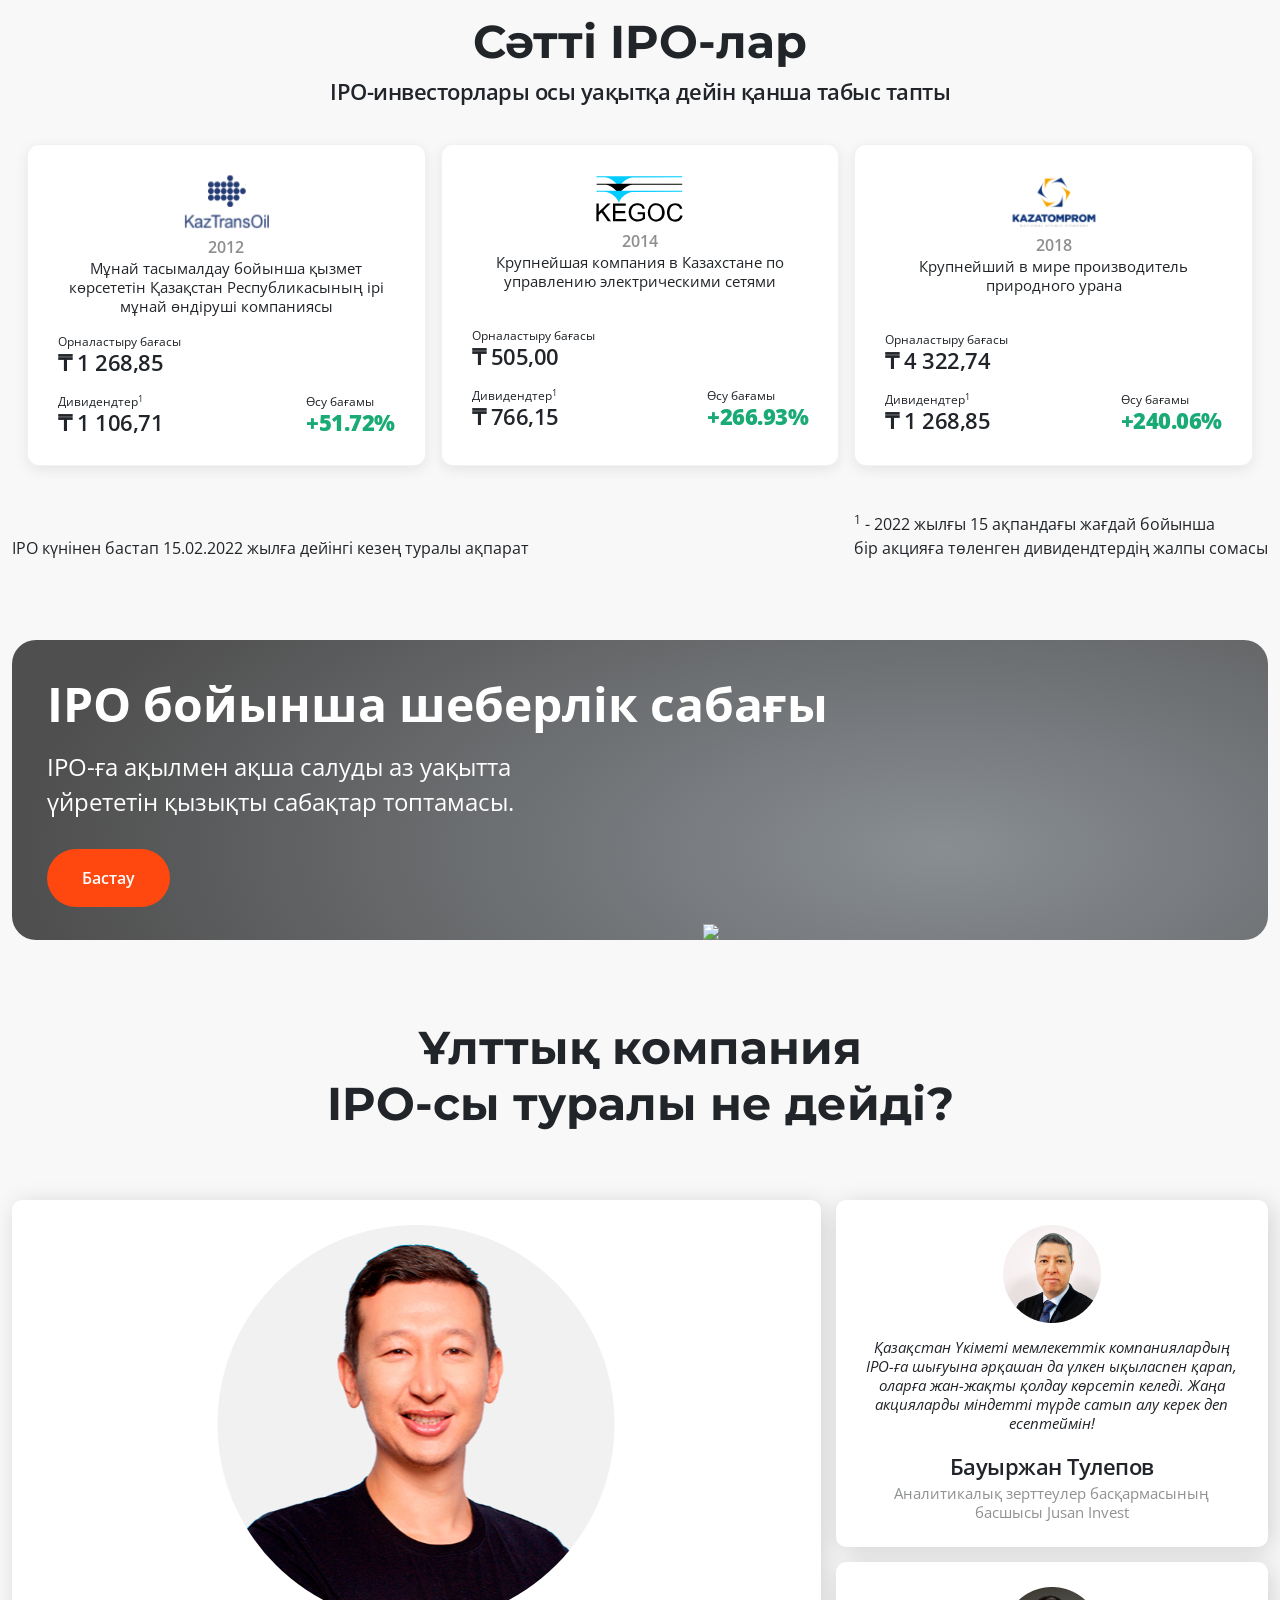
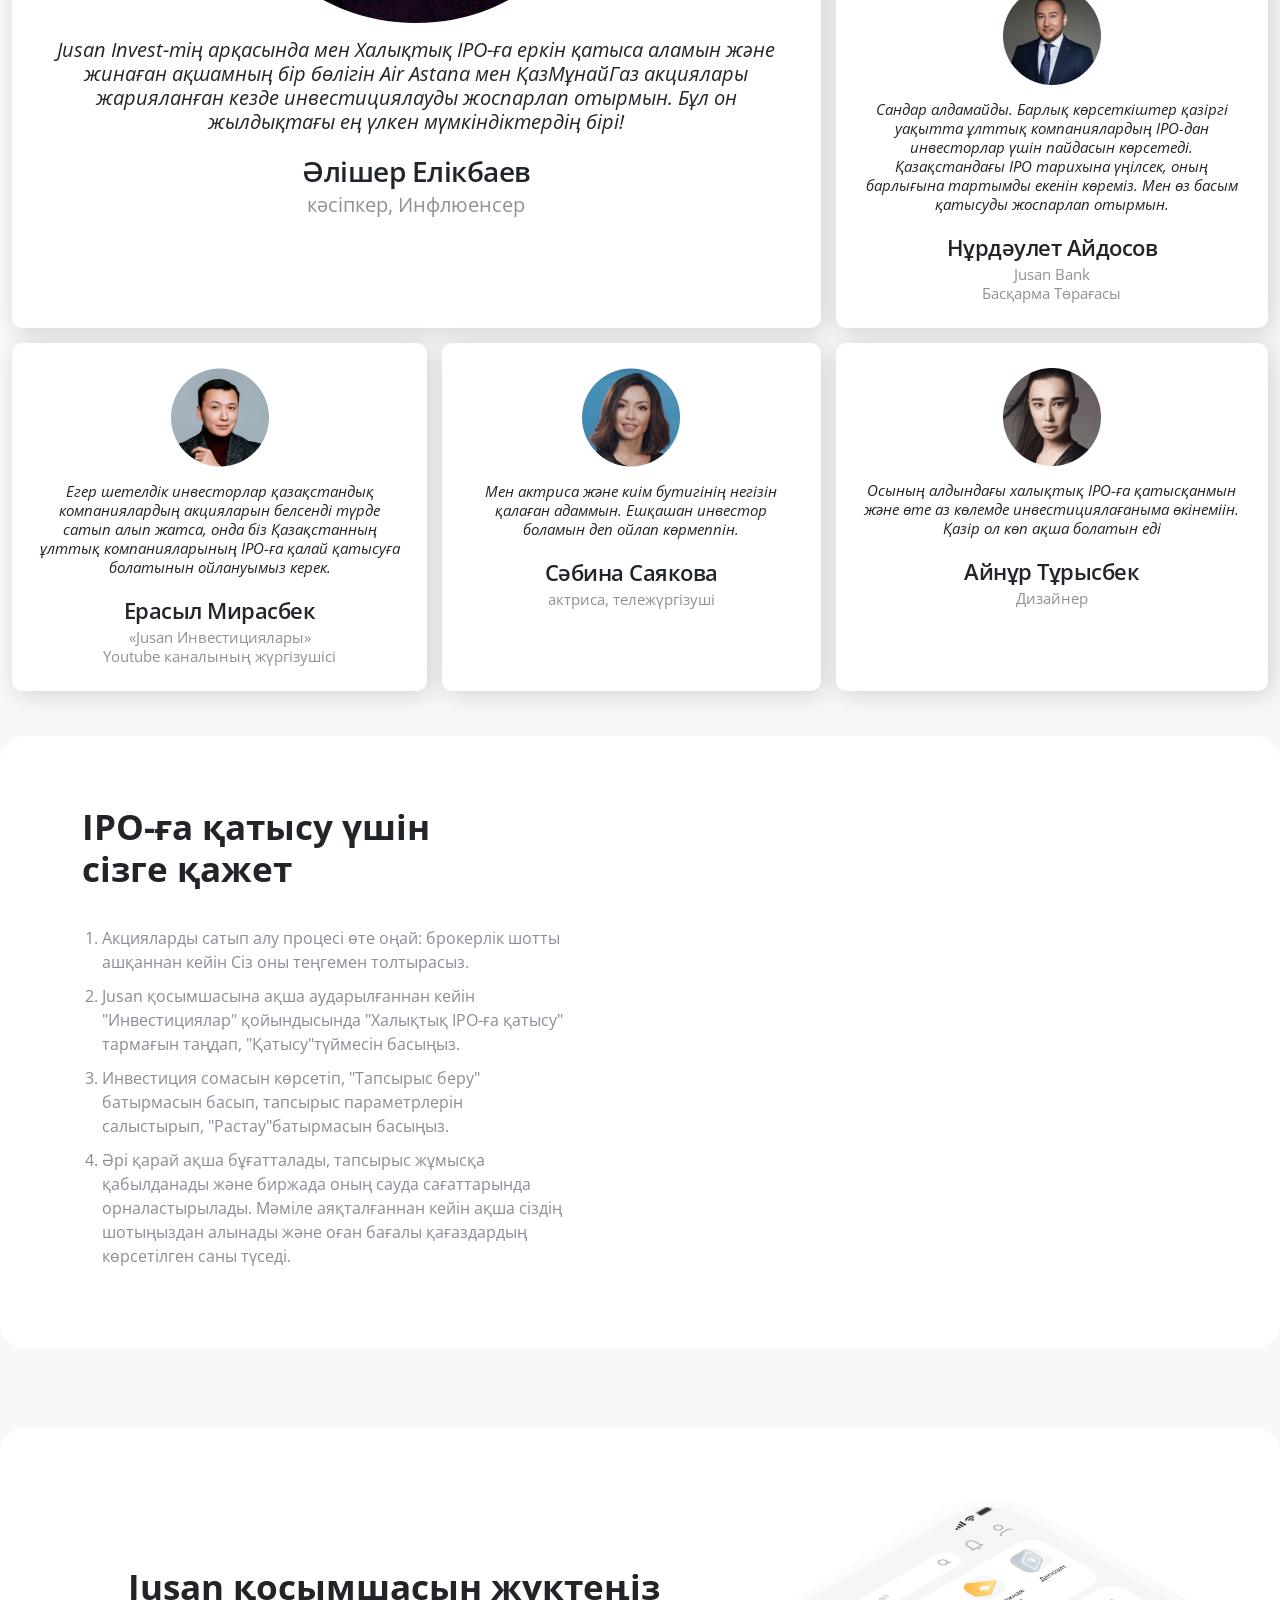
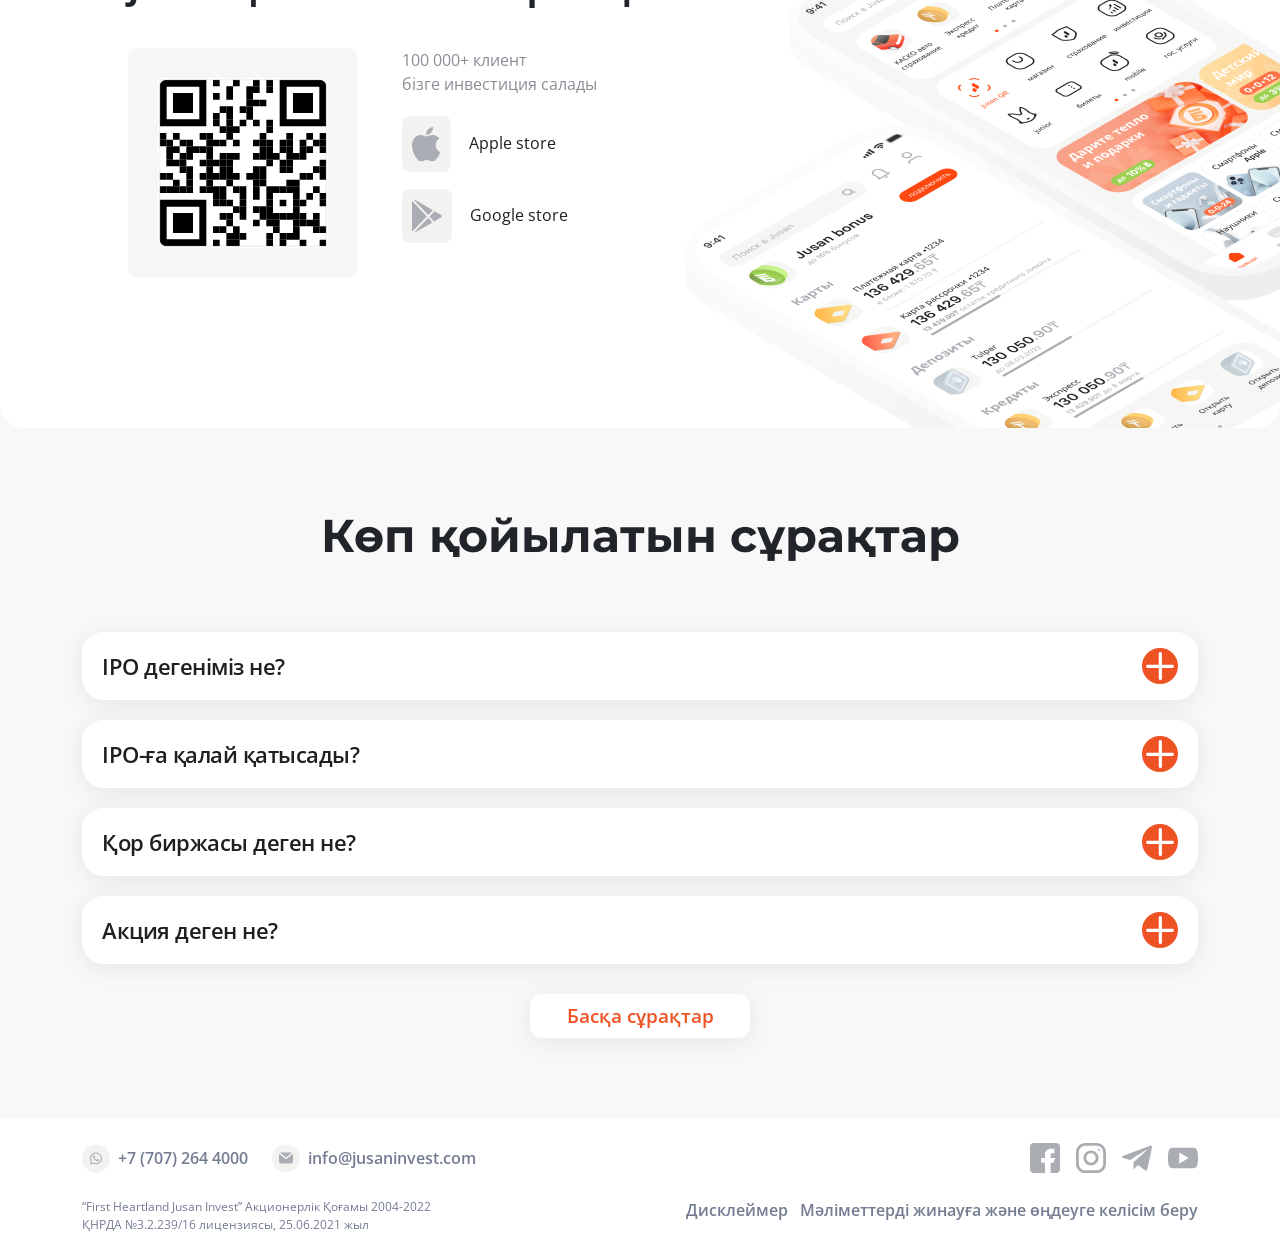
==== commit c8fe654d: "draw link" ====
--- a/kz/index.html
+++ b/kz/index.html
@@ -69,7 +69,8 @@
                     <div class="ji-text-21 ji-mb-20">
                         Елдің басты компанияларымен бірге табыс табыңыз
                     </div>
-                    <div class="darkGrey txt-amount title-countdown"><strong>ӨТІНІМ ҚАБЫЛДАУ АЯҚТАЛУЫНА .. КҮН ҚАЛДЫ</strong></div>                      
+                    <div class="darkGrey txt-amount title-countdown"><strong>
+                        Өтінім қабылдау аяқталуына қаншай күн қалды?</strong></div>                      
                     <div>Загрузка таймера</div> 
                     <a href="#start" class="ji-button ji-text-21 m-button">Өтінім беру</a>
                 </div>
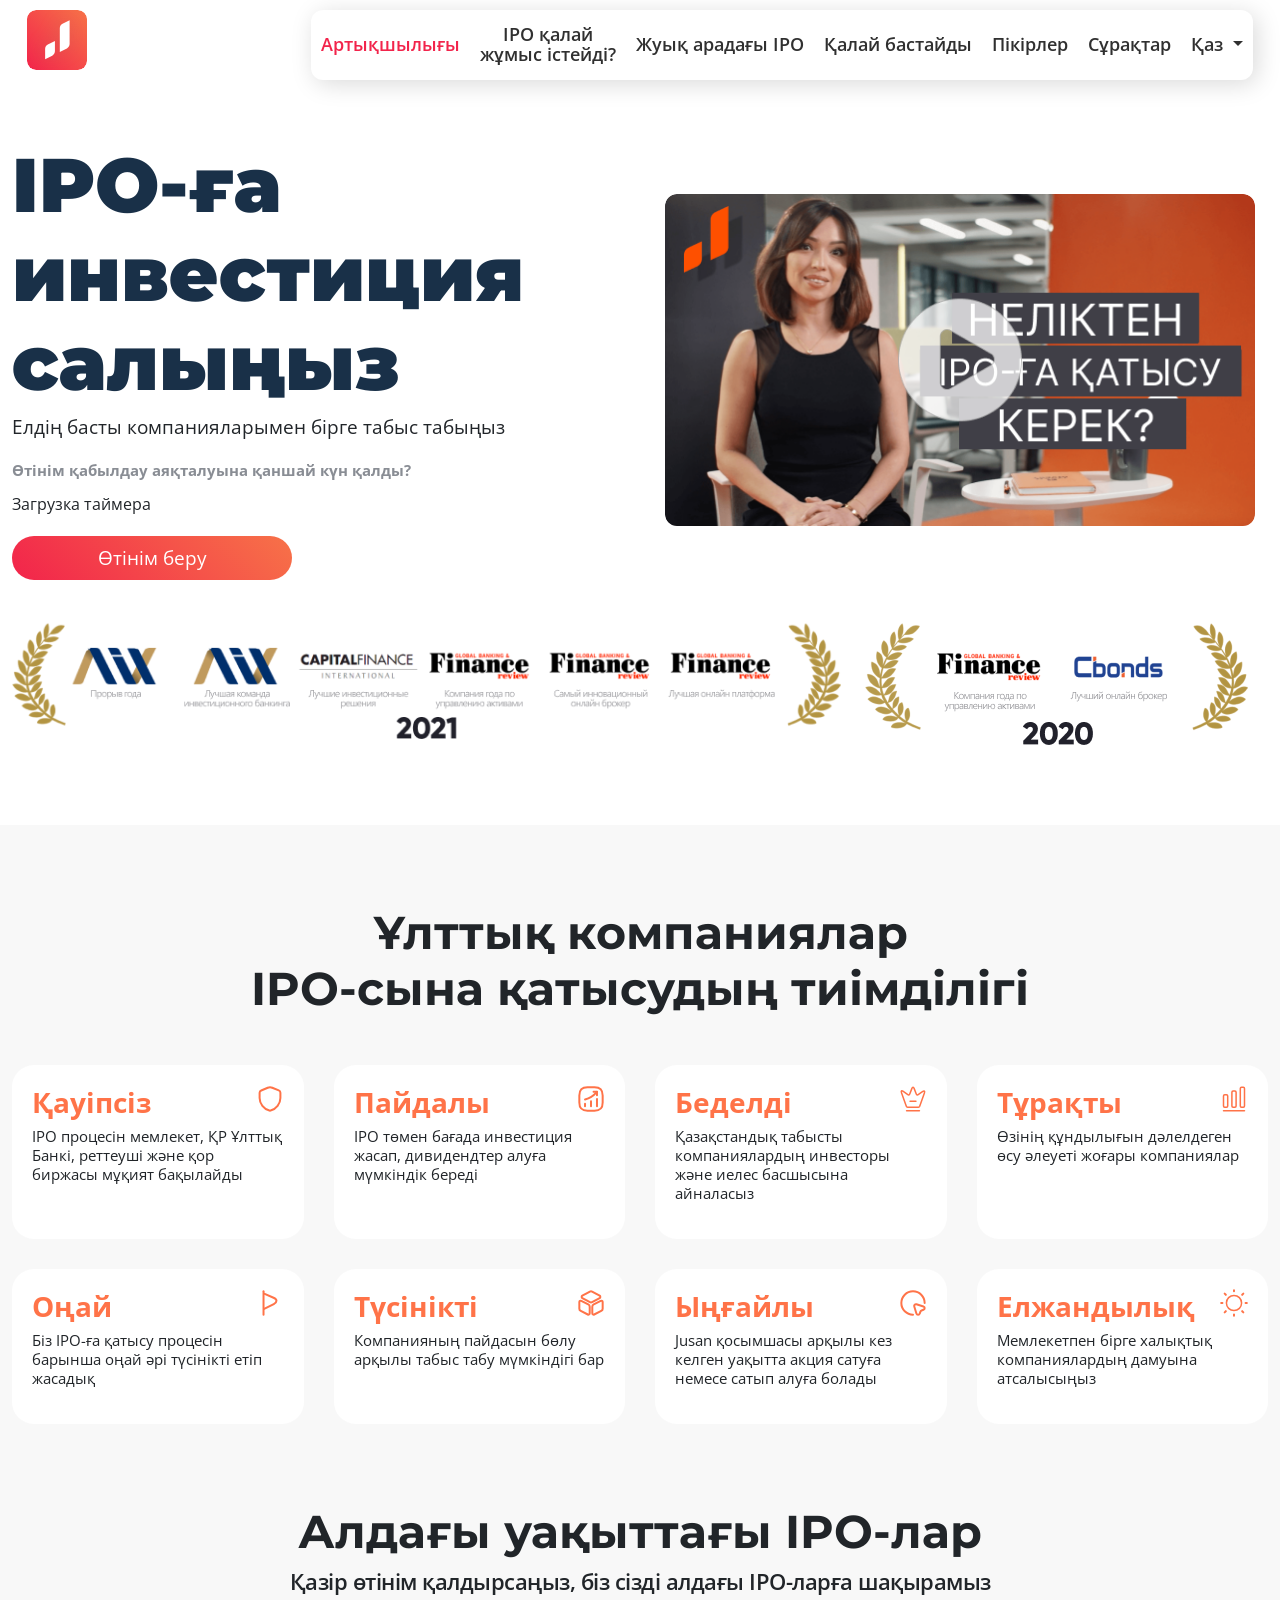
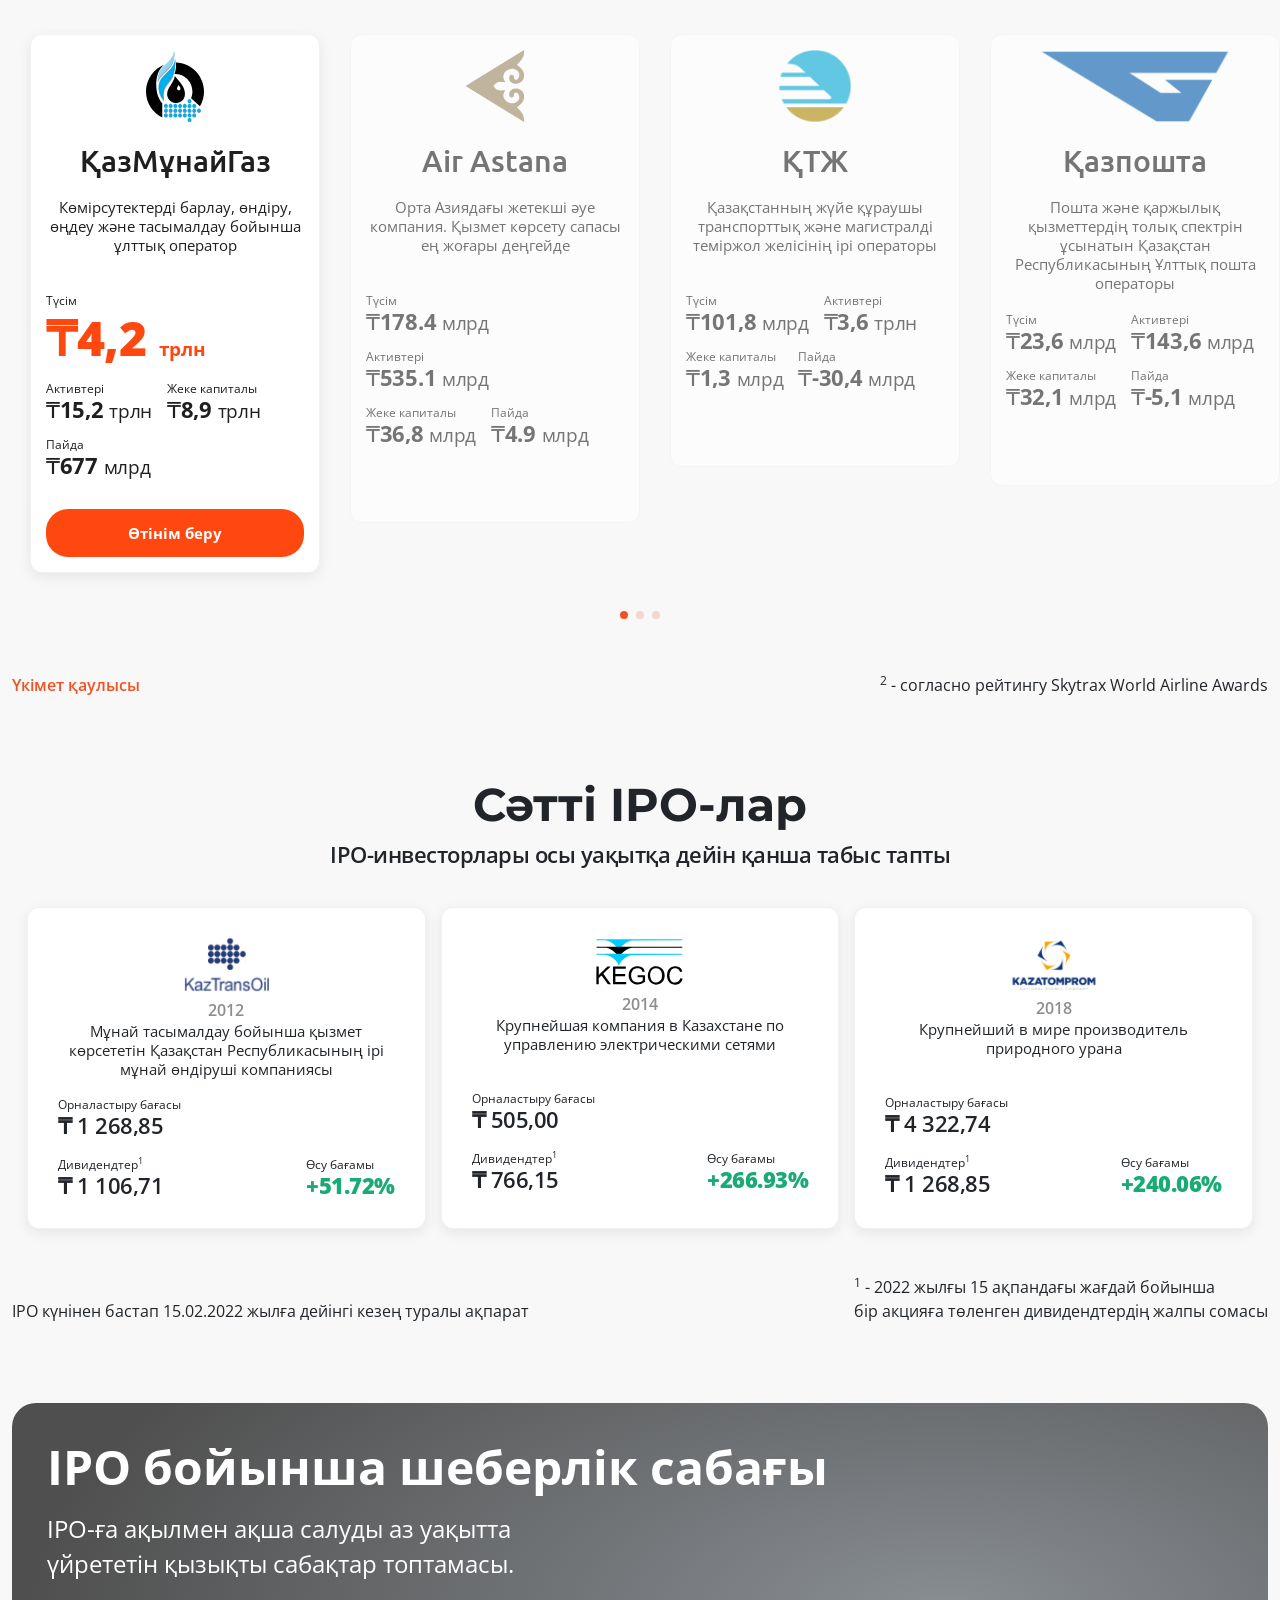
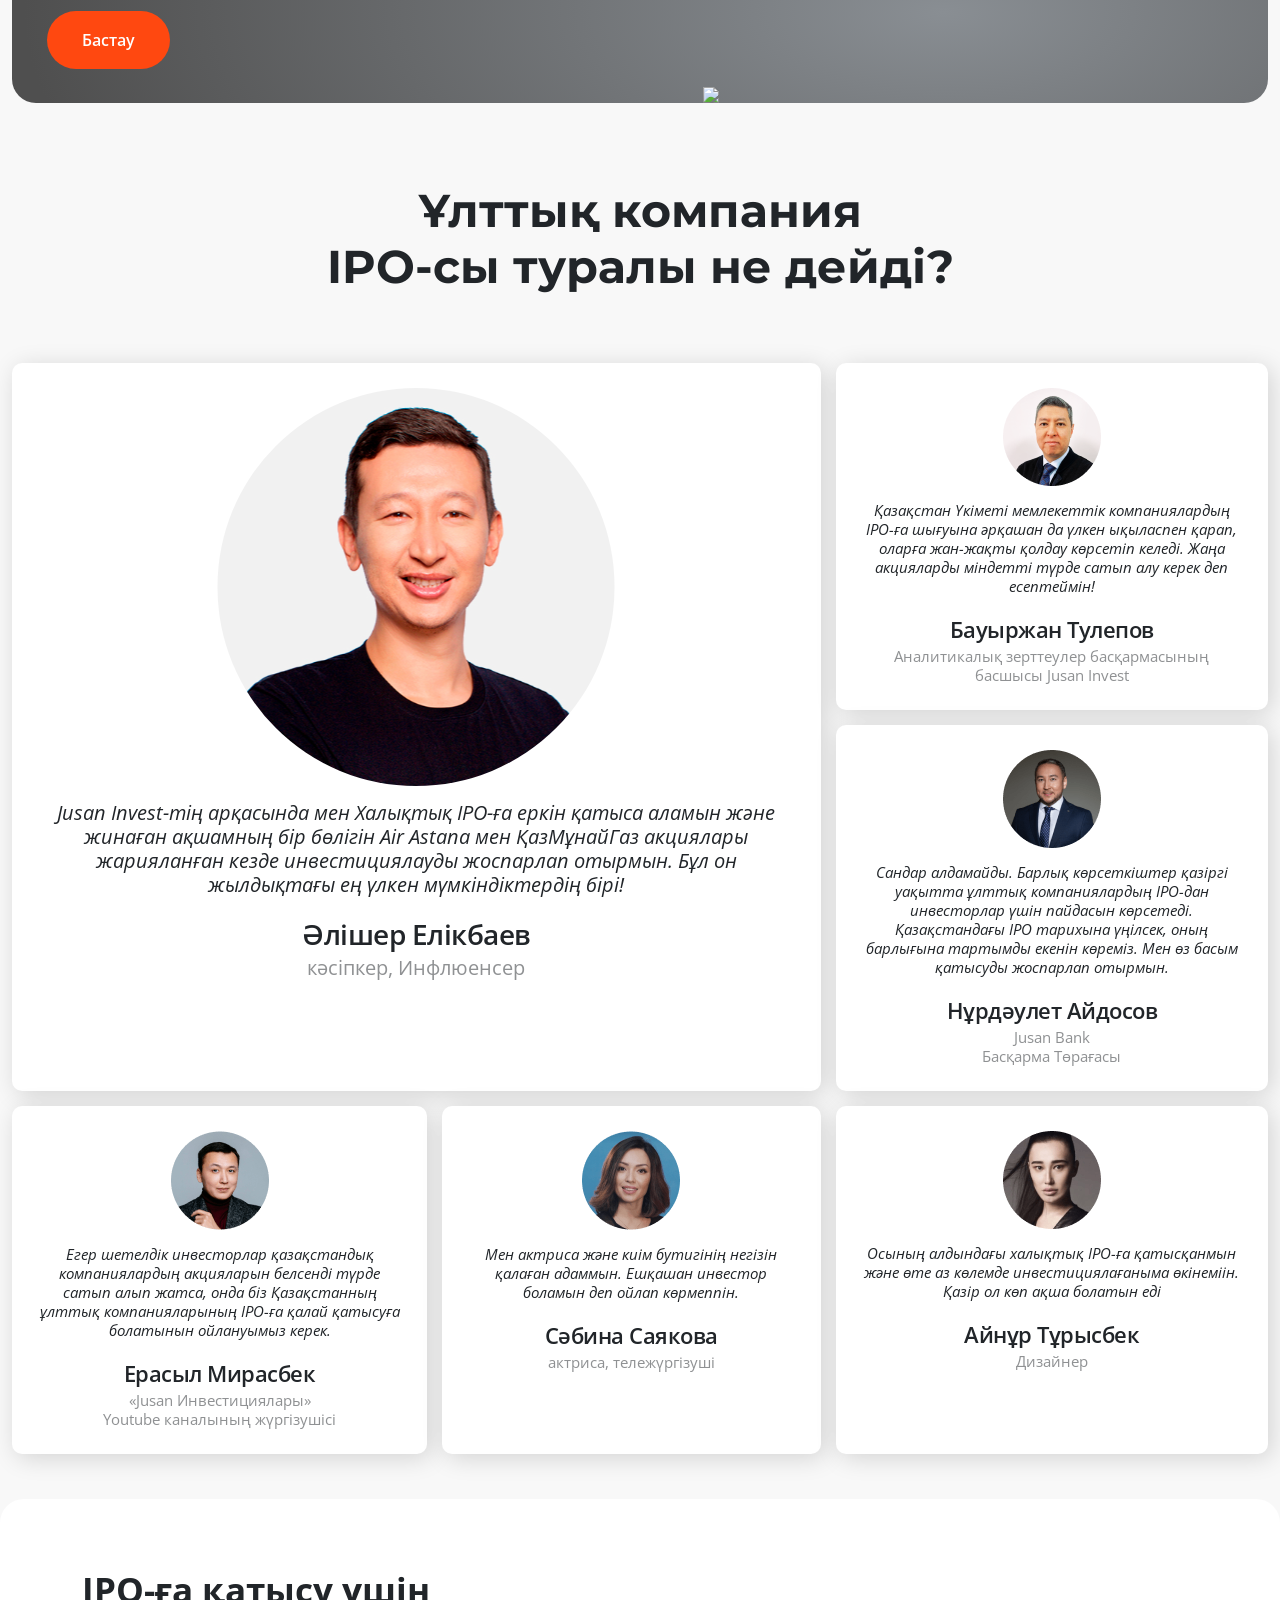
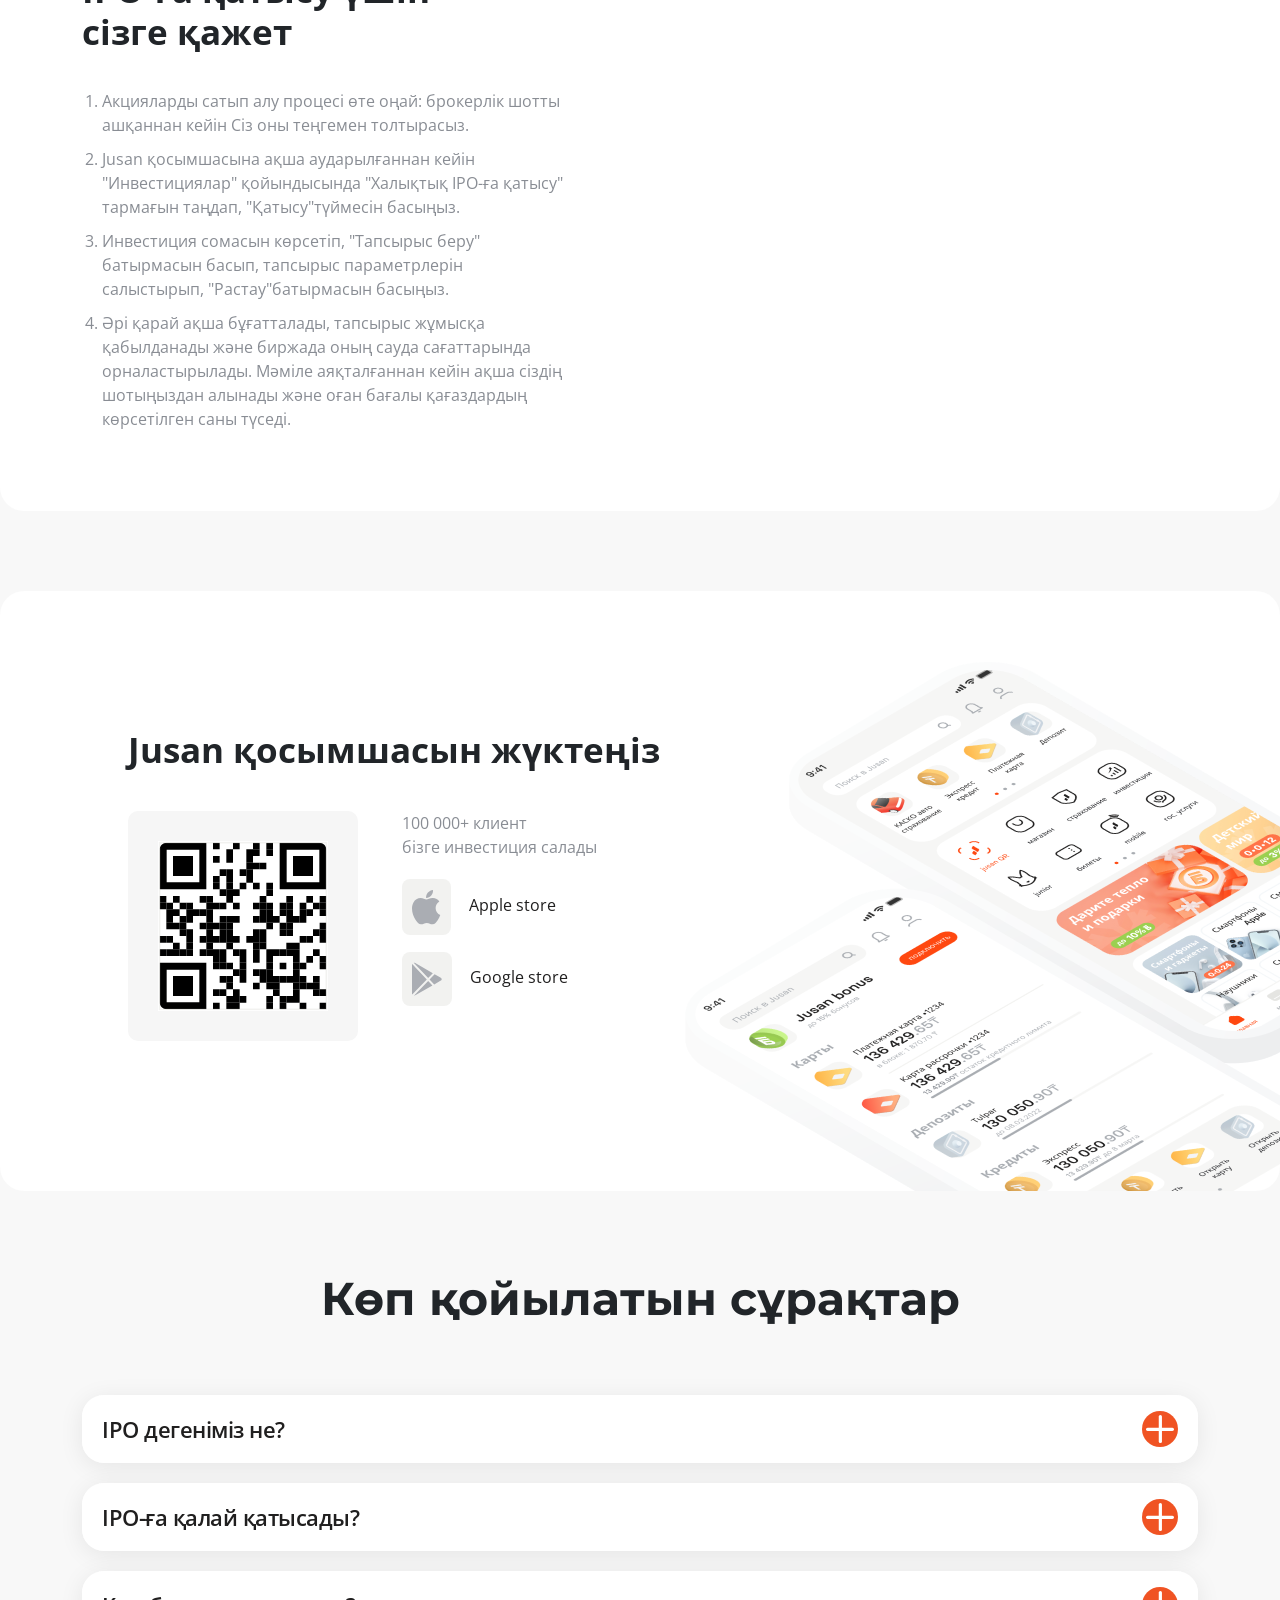
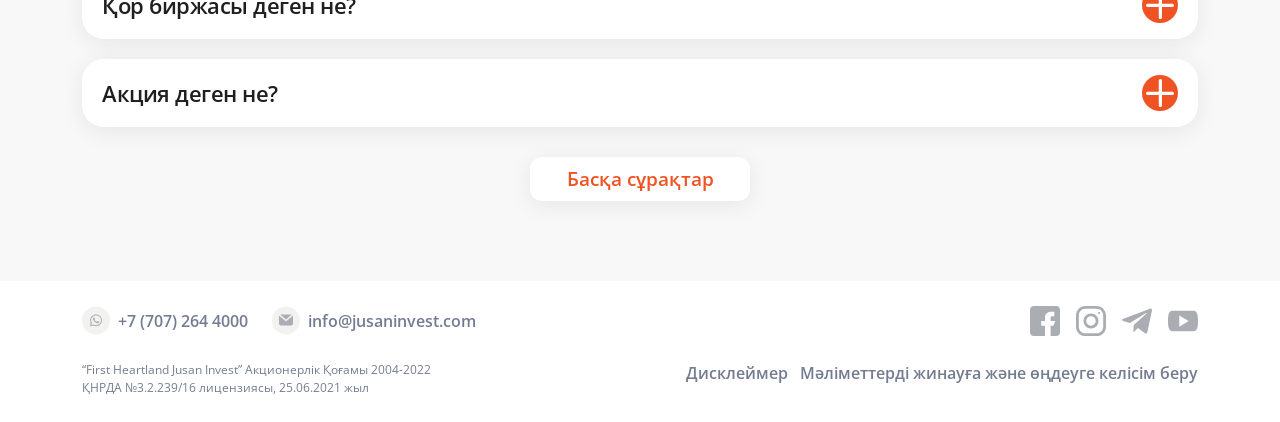
==== commit beb64862: "draw away" ====
--- a/kz/index.html
+++ b/kz/index.html
@@ -36,7 +36,7 @@
                         <ul class="grt-menu" style="padding: 10px 0;">
                             <li><a href="#benefits">Артықшылығы </a></li>
                             <li><a href="#how" class="text-center">IPO қалай <br> жұмыс істейді? </a></li>
-                            <li><a href="#draw">Ұтыс 🎁</a></li>   
+                            <!-- <li><a href="#draw">Ұтыс 🎁</a></li>    -->
                             <li><a href="#forthcoming">Жуық арадағы IPO</a></li>                            
                             <li><a href="#start">Қалай бастайды</a></li>                                
                             <li><a href="#review">Пікірлер</a></li>                             
@@ -402,7 +402,7 @@
         </div>
     </section>
 
-    <section class="ji-bg-gray ji-section" id="draw">
+    <!-- <section class="ji-bg-gray ji-section" id="draw">
         <div class="draw-cont">
             <div class="bg-left"></div>
             <div class="draw-img__abs-l main-img" style="transform: translate3d(0px, 0px, 0px) rotate(0.0001deg); transform-style: preserve-3d; backface-visibility: hidden; pointer-events: none;">
@@ -422,7 +422,7 @@
                 <img class="" data-depth="0.20" src="../assets/images/IMG-BOX.png" alt="trophy" style="transform: translate3d(0px, 0px, 0px); transform-style: preserve-3d; backface-visibility: hidden; position: relative; ">
             </div>
         </div>
-    </section>
+    </section> -->
 
     <!-- success -->
     <section class="ji-bg-gray ji-section">
--- a/styles/new-style.css
+++ b/styles/new-style.css
@@ -225,7 +225,7 @@
   max-width: 460px;
 }
 .cd_timer .cd-container {
-  margin: 0;
+  float:left;
 
 }
 .content-block__img {
@@ -559,7 +559,7 @@
   top: 65%;
 }
 .cd_timer .cd-container {
-  margin: auto;
+  float:none;
 }
 }
 
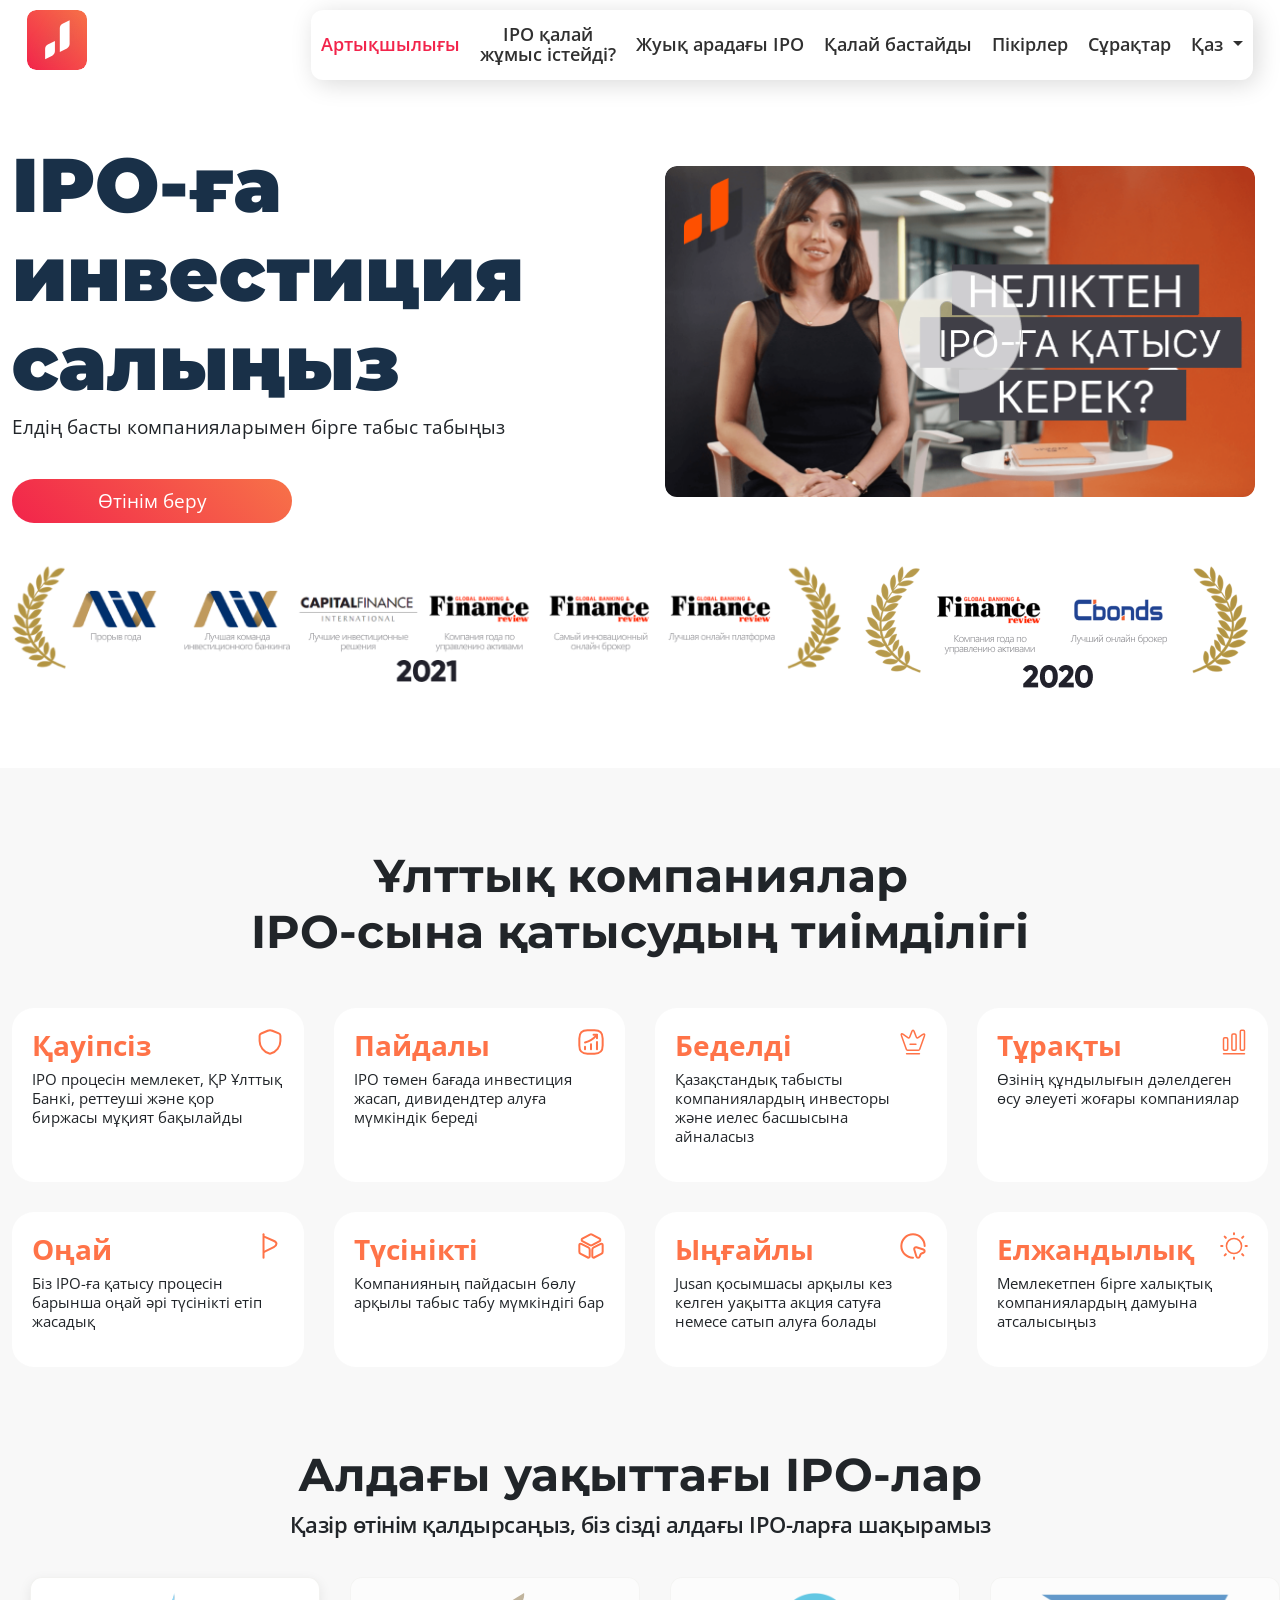
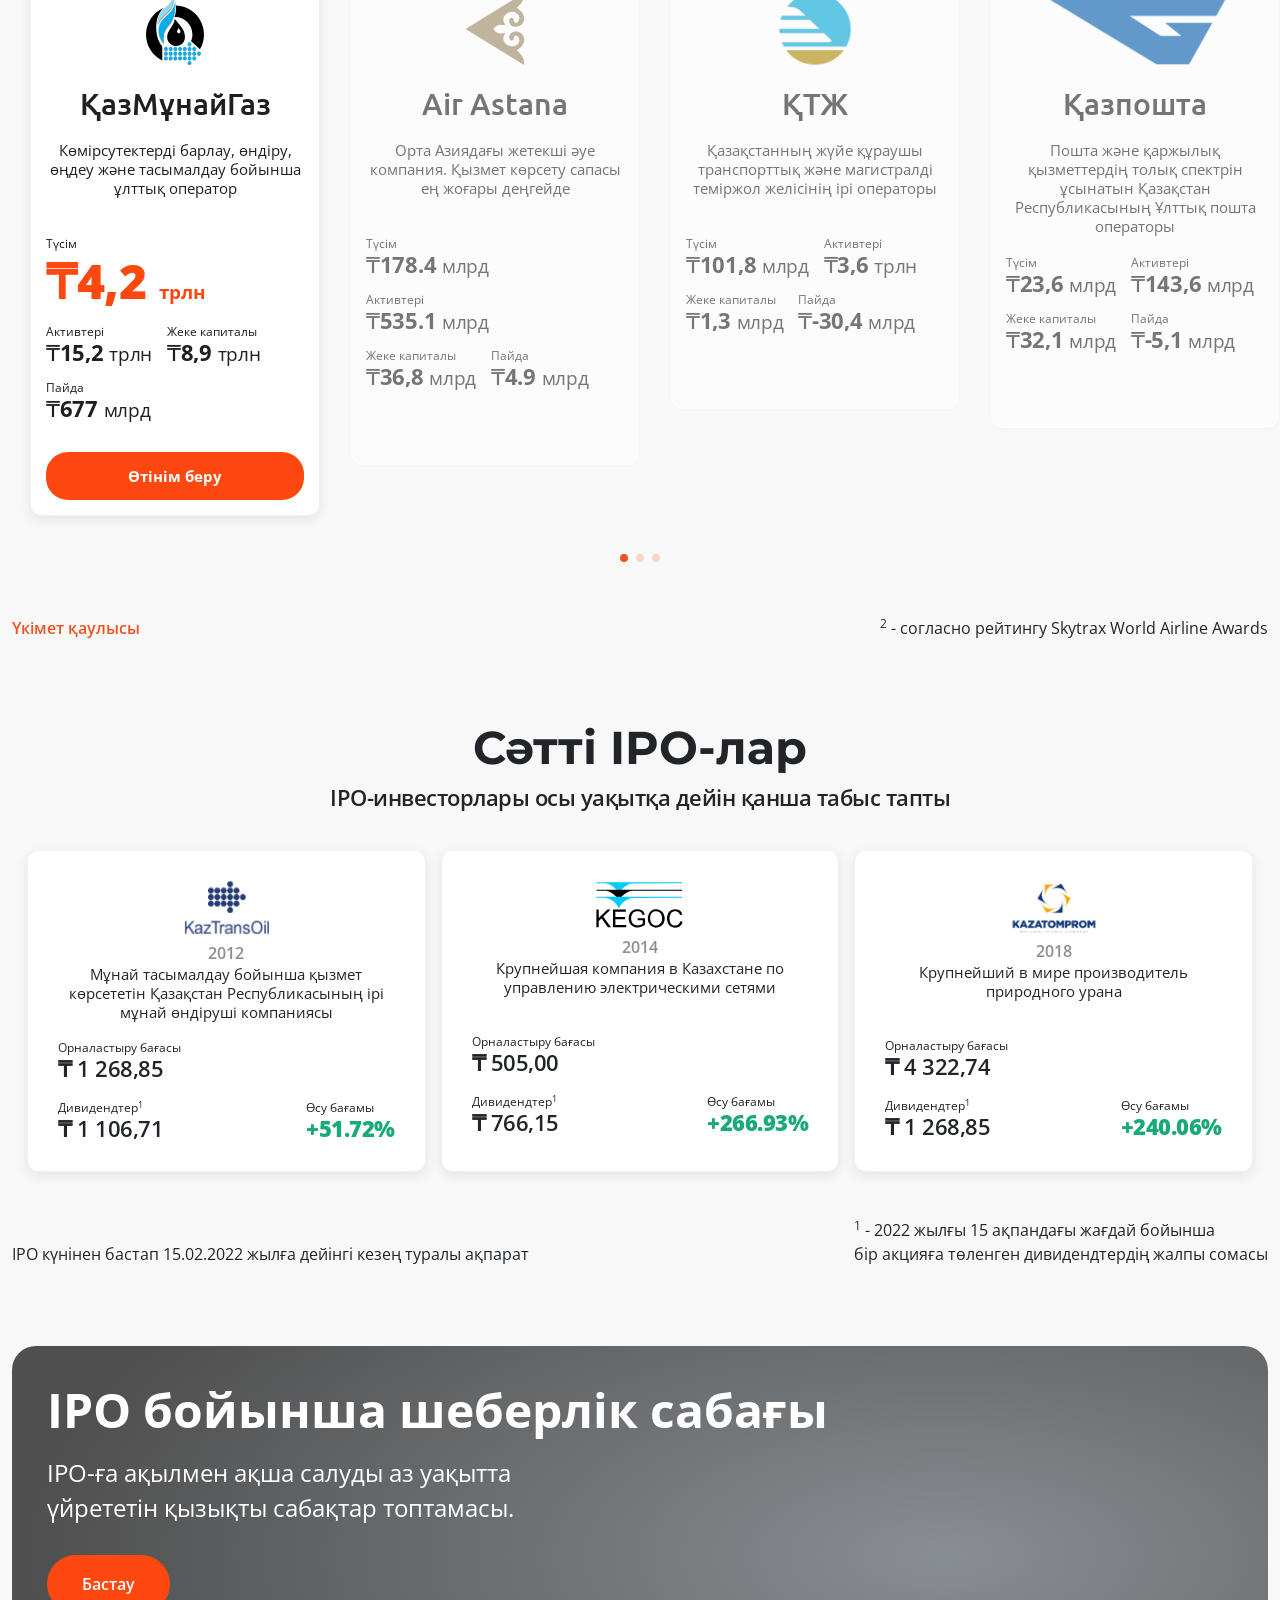
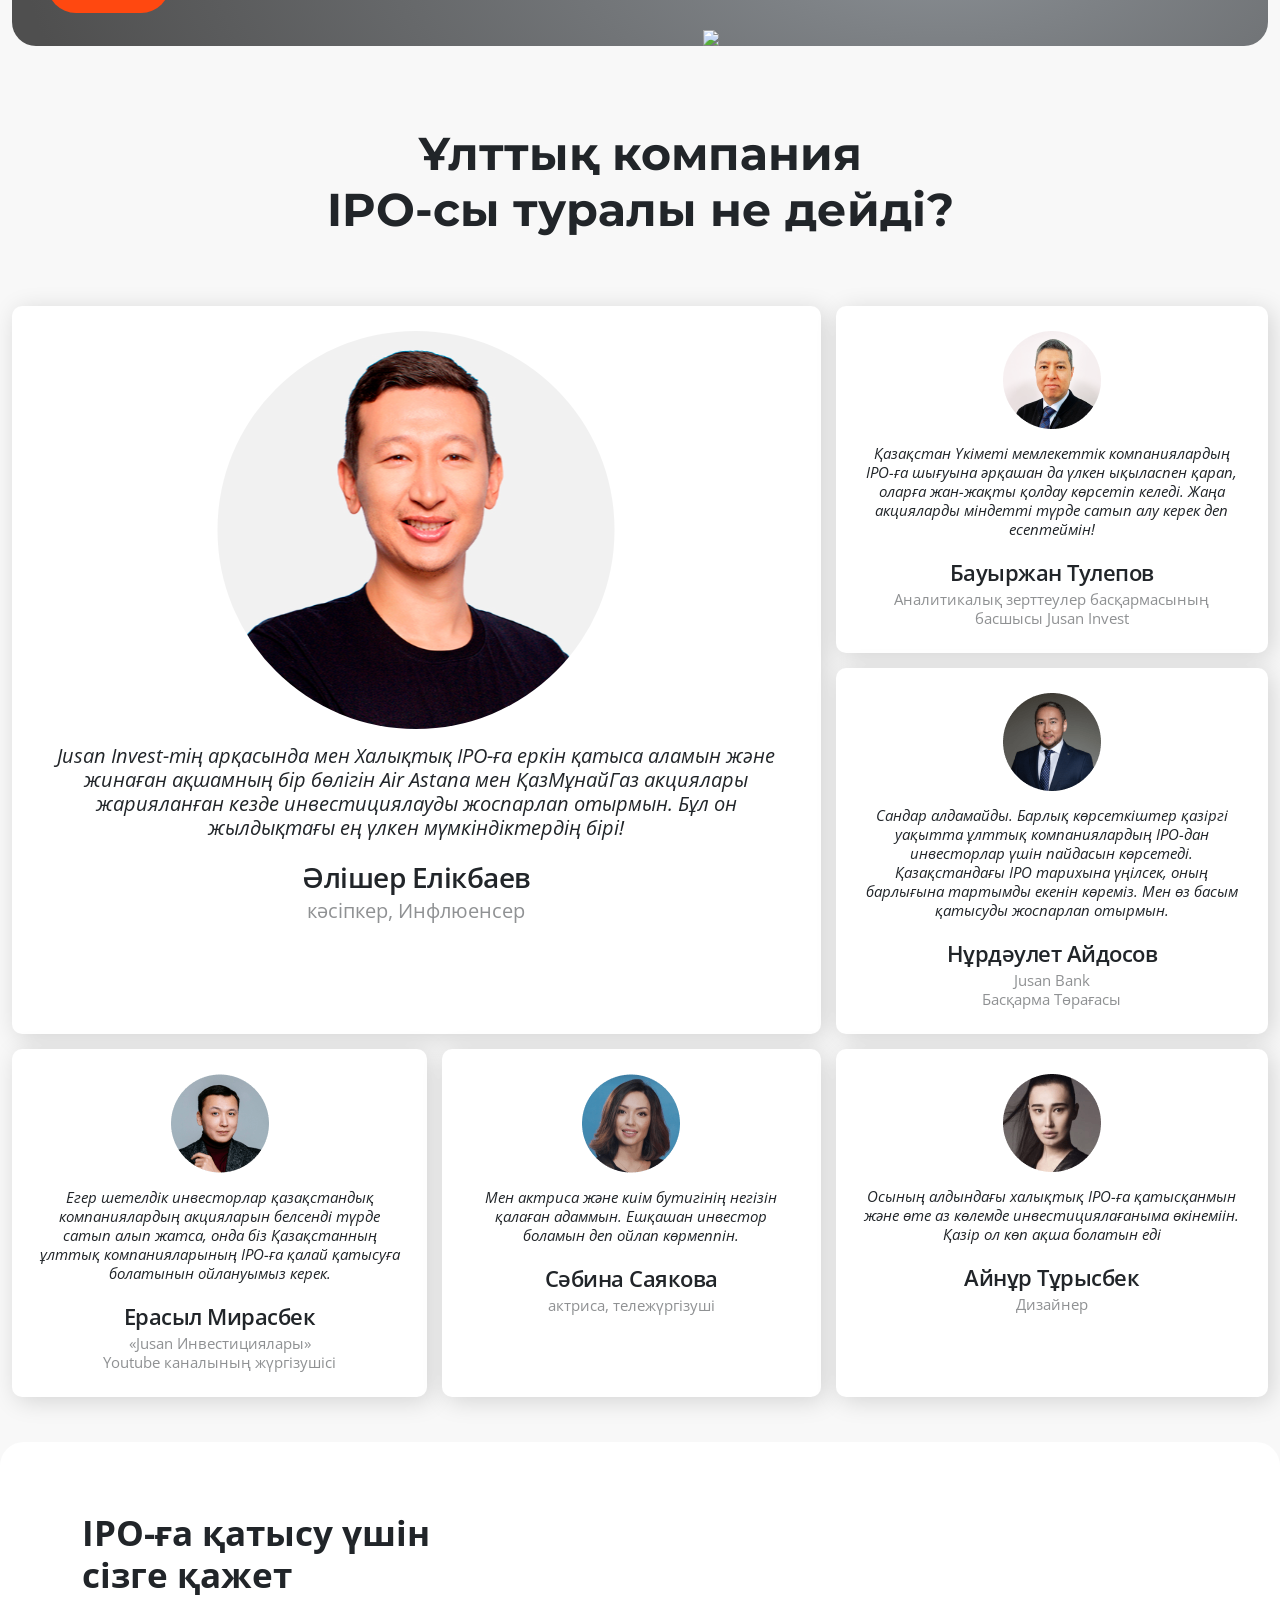
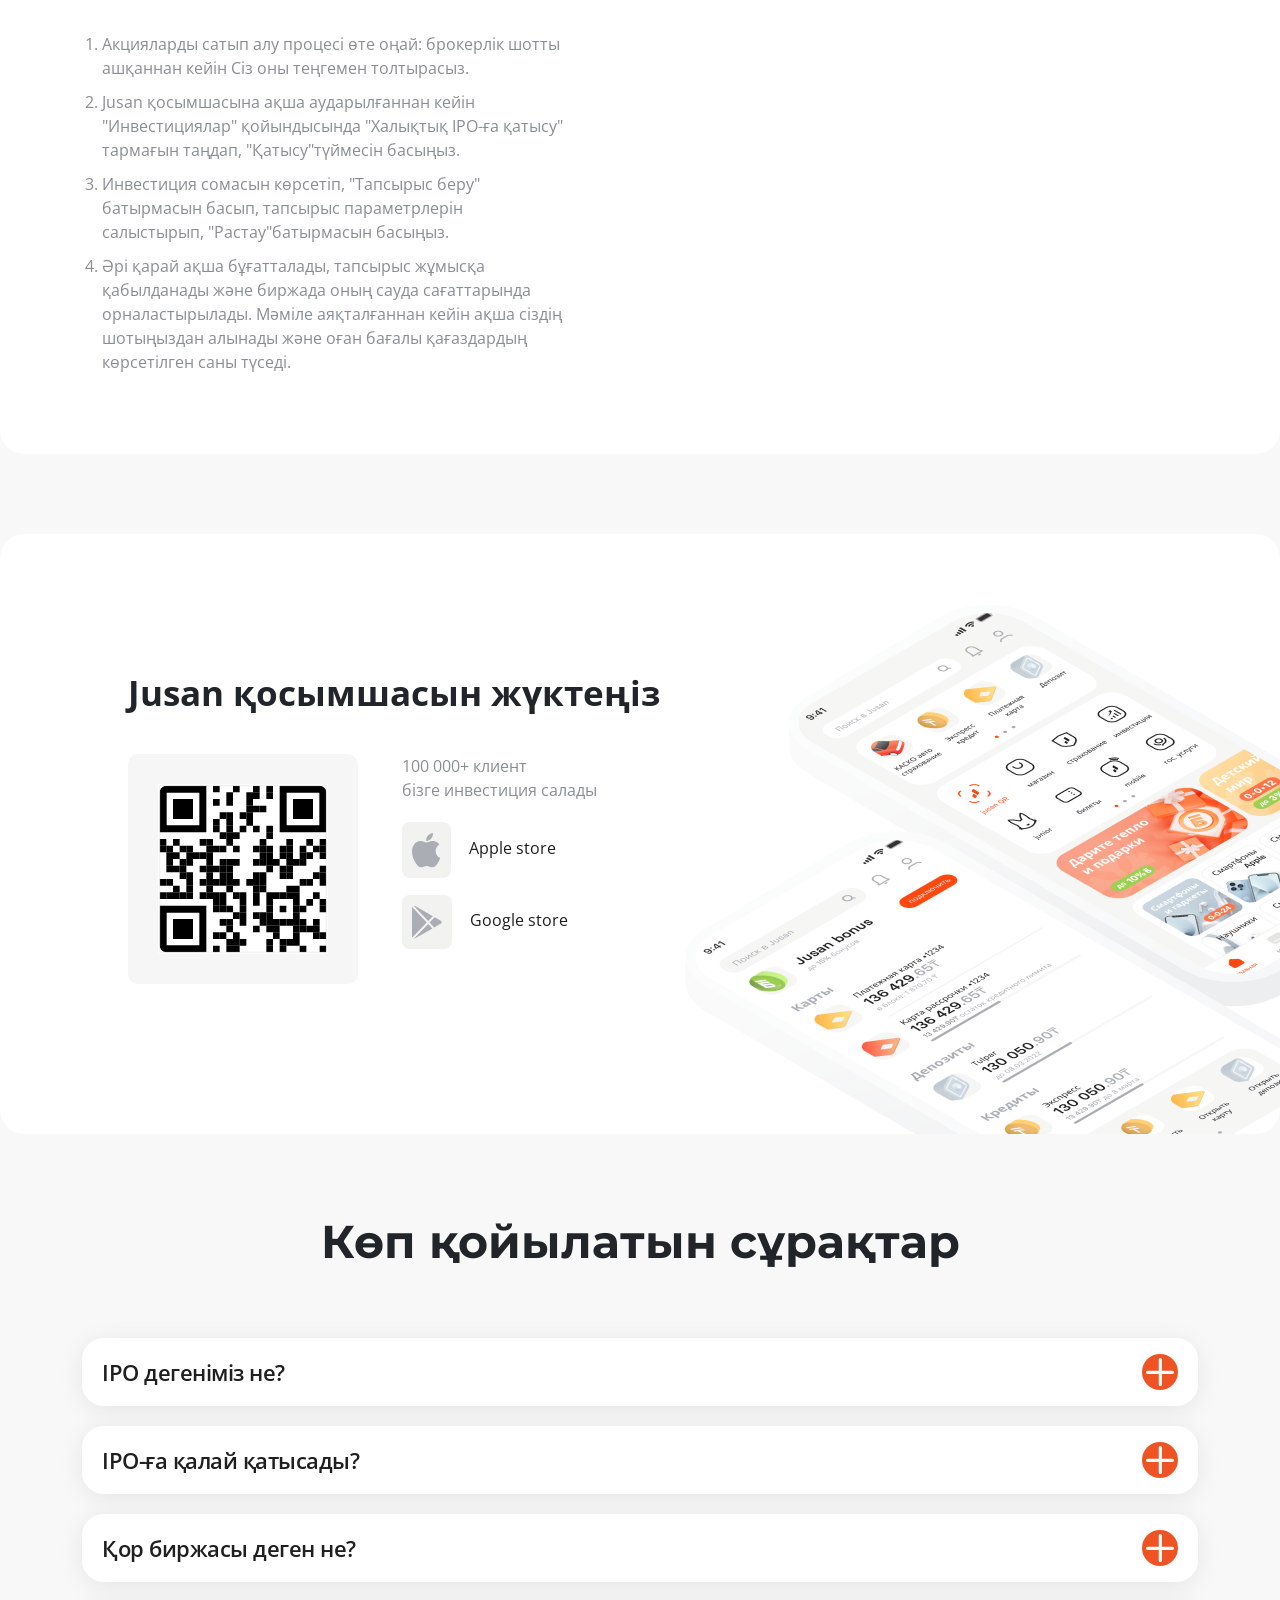
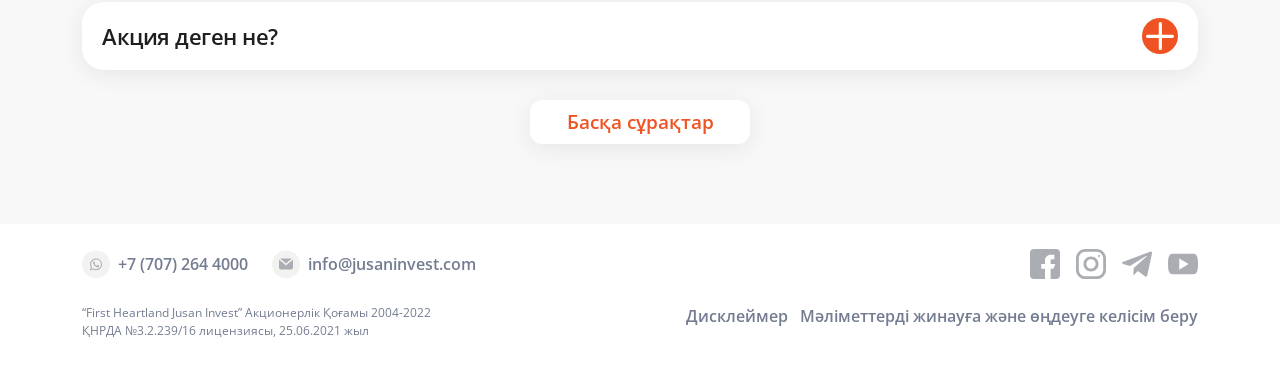
==== commit 14ff6fbf: "timer none" ====
--- a/kz/index.html
+++ b/kz/index.html
@@ -69,9 +69,6 @@
                     <div class="ji-text-21 ji-mb-20">
                         Елдің басты компанияларымен бірге табыс табыңыз
                     </div>
-                    <div class="darkGrey txt-amount title-countdown"><strong>
-                        Өтінім қабылдау аяқталуына қаншай күн қалды?</strong></div>                      
-                    <div>Загрузка таймера</div> 
                     <a href="#start" class="ji-button ji-text-21 m-button">Өтінім беру</a>
                 </div>
                 <div class="col-md-6">
@@ -1180,9 +1177,6 @@
 </script>
 <noscript><div><img src="https://mc.yandex.ru/watch/90840349" style="position:absolute; left:-9999px;" alt="" /></div></noscript>
 <!-- /Yandex.Metrika counter -->
-
-<!--Начало кода "proТаймера" (id:46935)-->
-<script src="//cdcs.makedreamprofits.ru/jmdp.js"></script>
-<script>var pt_uid="6375c29f2762b";(function(d,w){n=d.getElementsByTagName("script")[0],s=d.createElement("script"),f=function(){n.parentNode.insertBefore(s,n);};s.type="text/javascript";s.async=true;o=(new Date()).getTimezoneOffset();qs=document.location.search.split("+").join(" ");re=/[?&]?([^=]+)=([^&]*)/g;m="";while(tokens=re.exec(qs))try{if("email"===decodeURIComponent(tokens[1])) m=decodeURIComponent(tokens[2]);}catch(t){}i="";s.src="//cdcs.makedreamprofits.ru/?"+pt_uid+","+o+","+m; if("[object Opera]"===w.opera)d.addEventListener("DomContentLoaded",f,false);else f();})(document, window);</script><!--Конец кода "proТаймера"-->    
+    
 </body>
 </html>
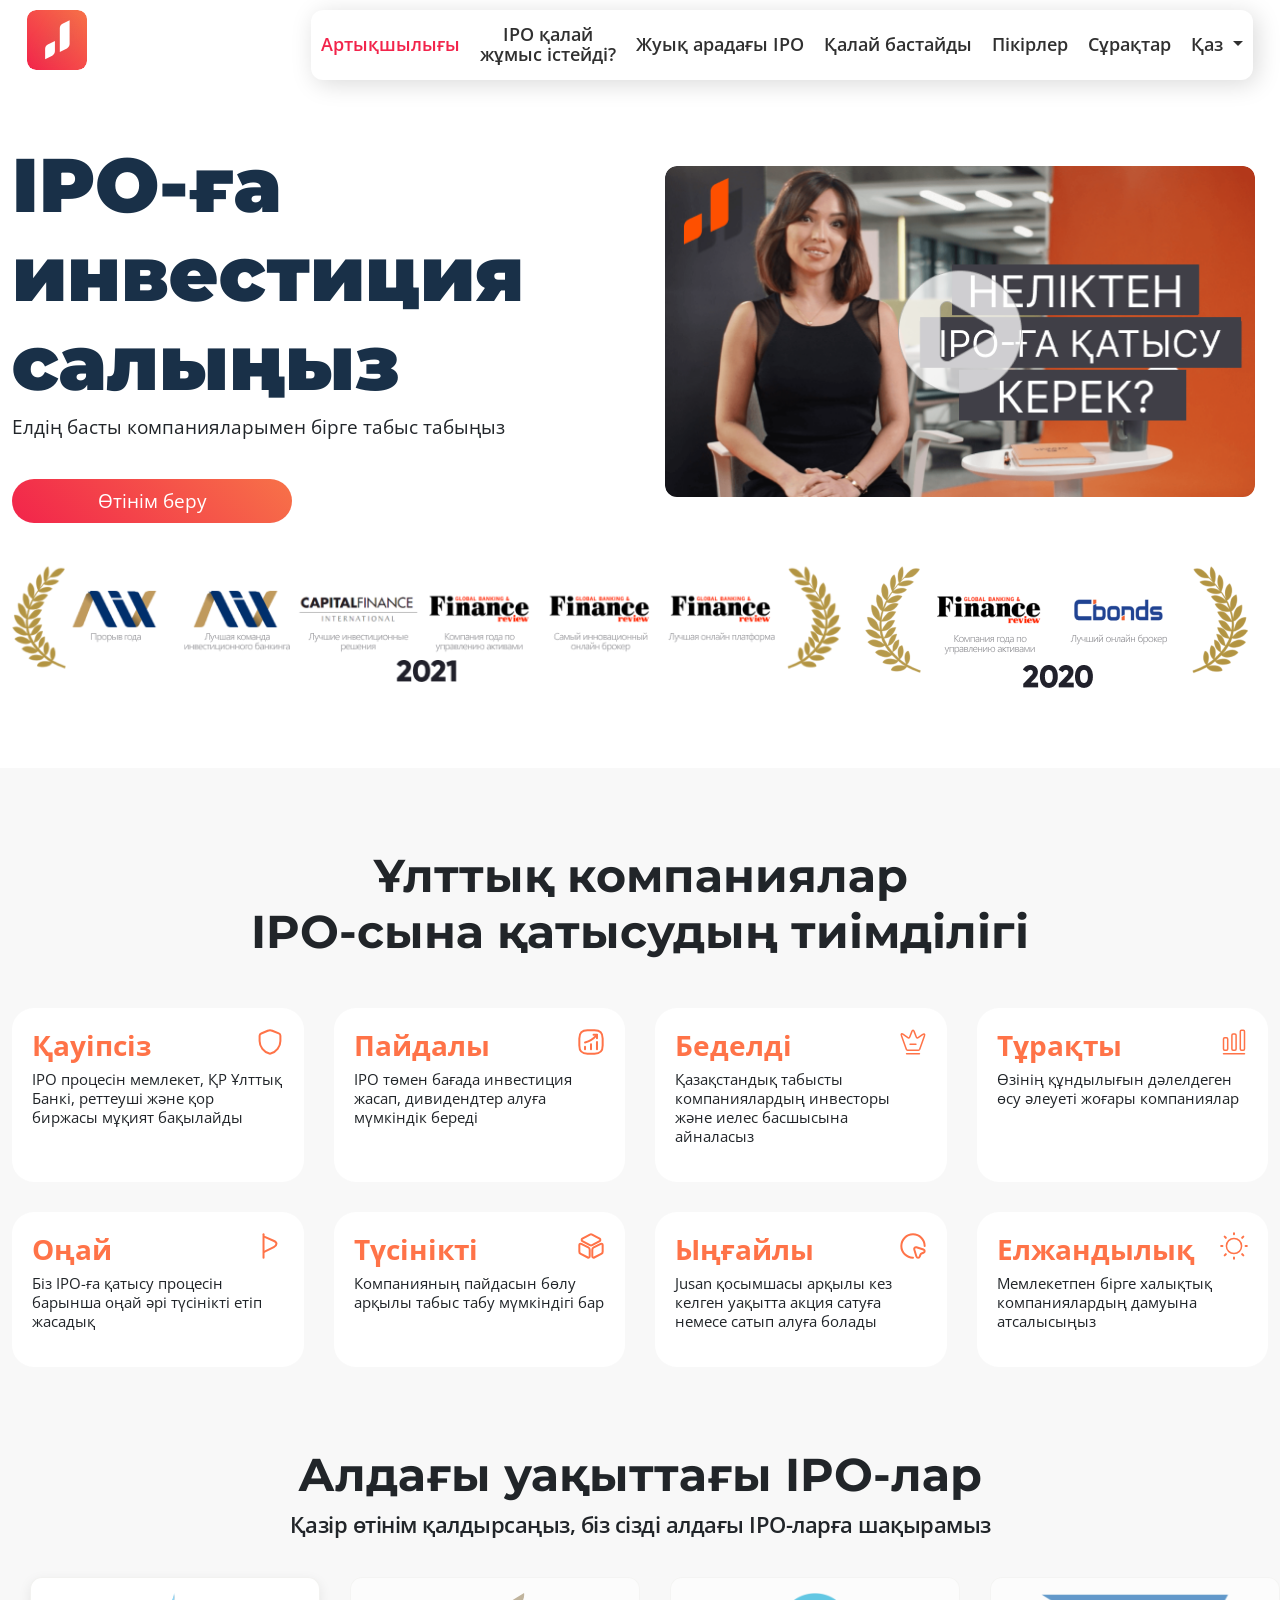
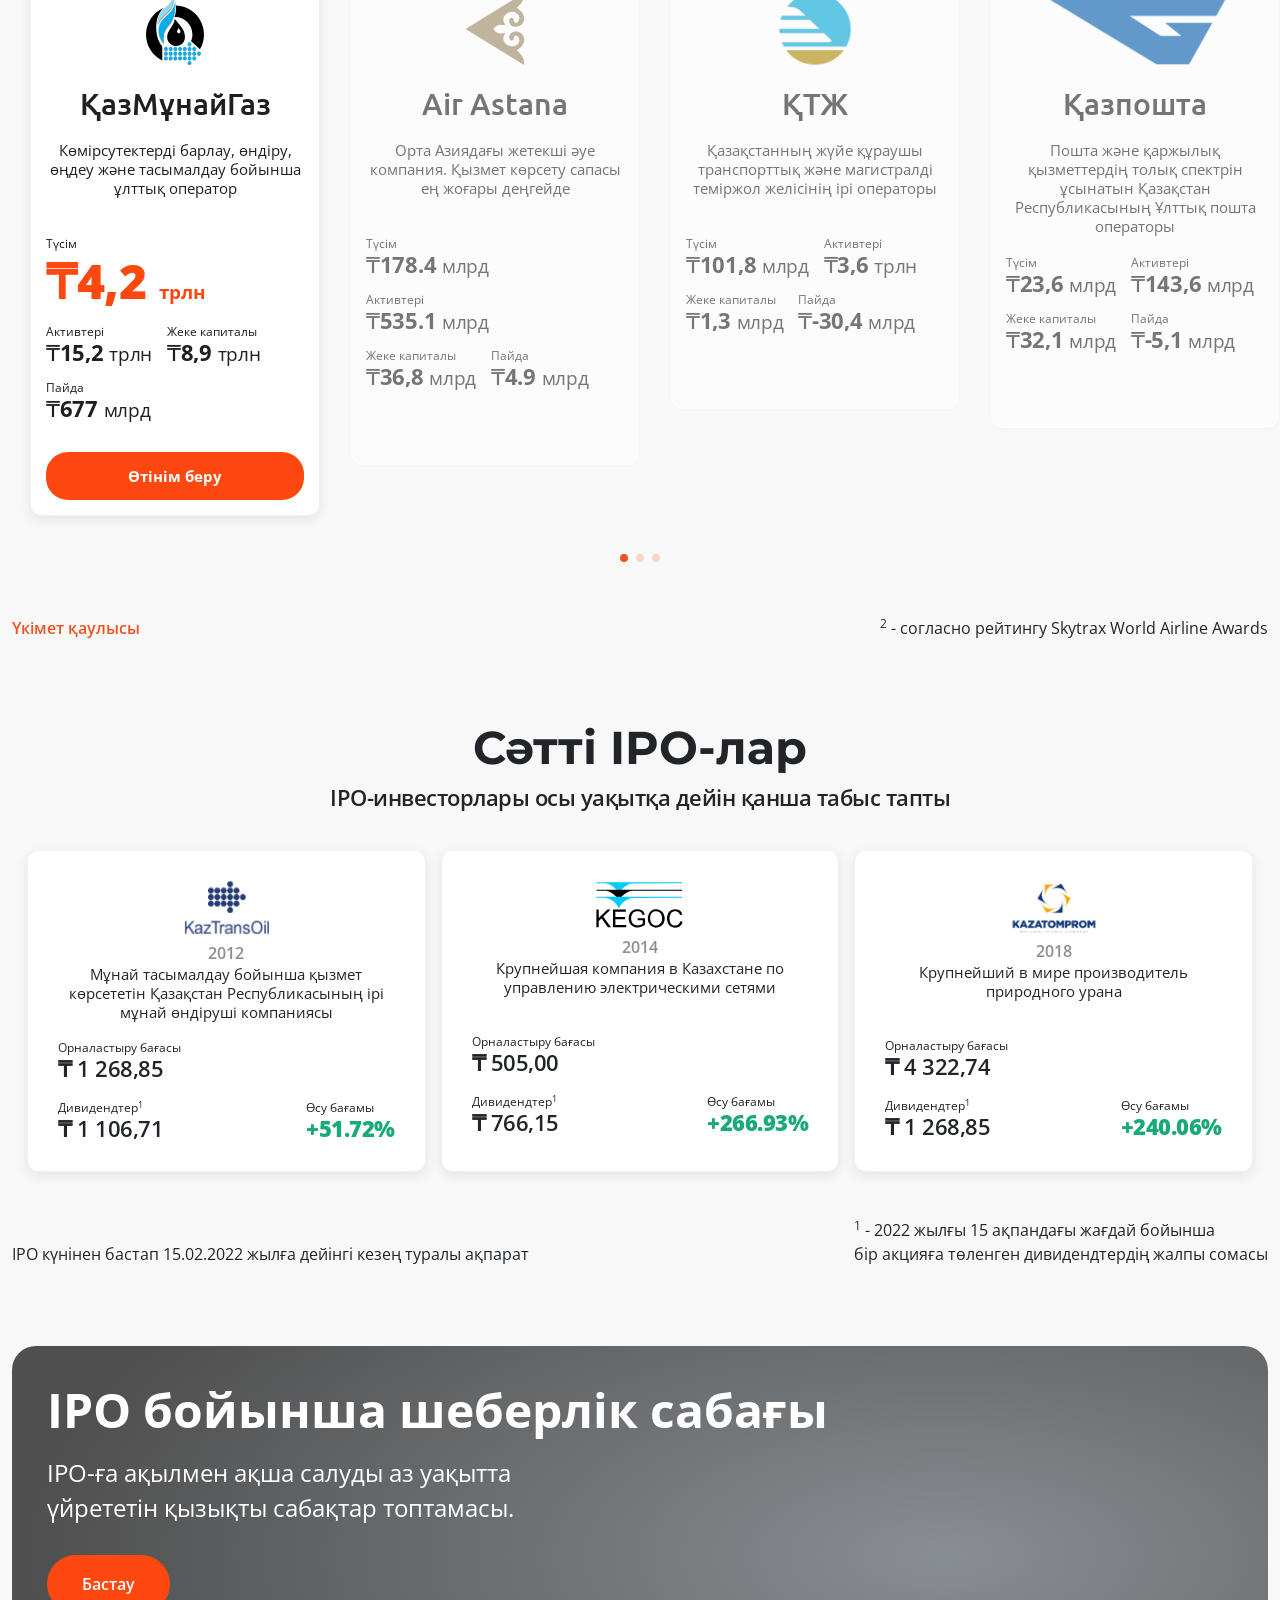
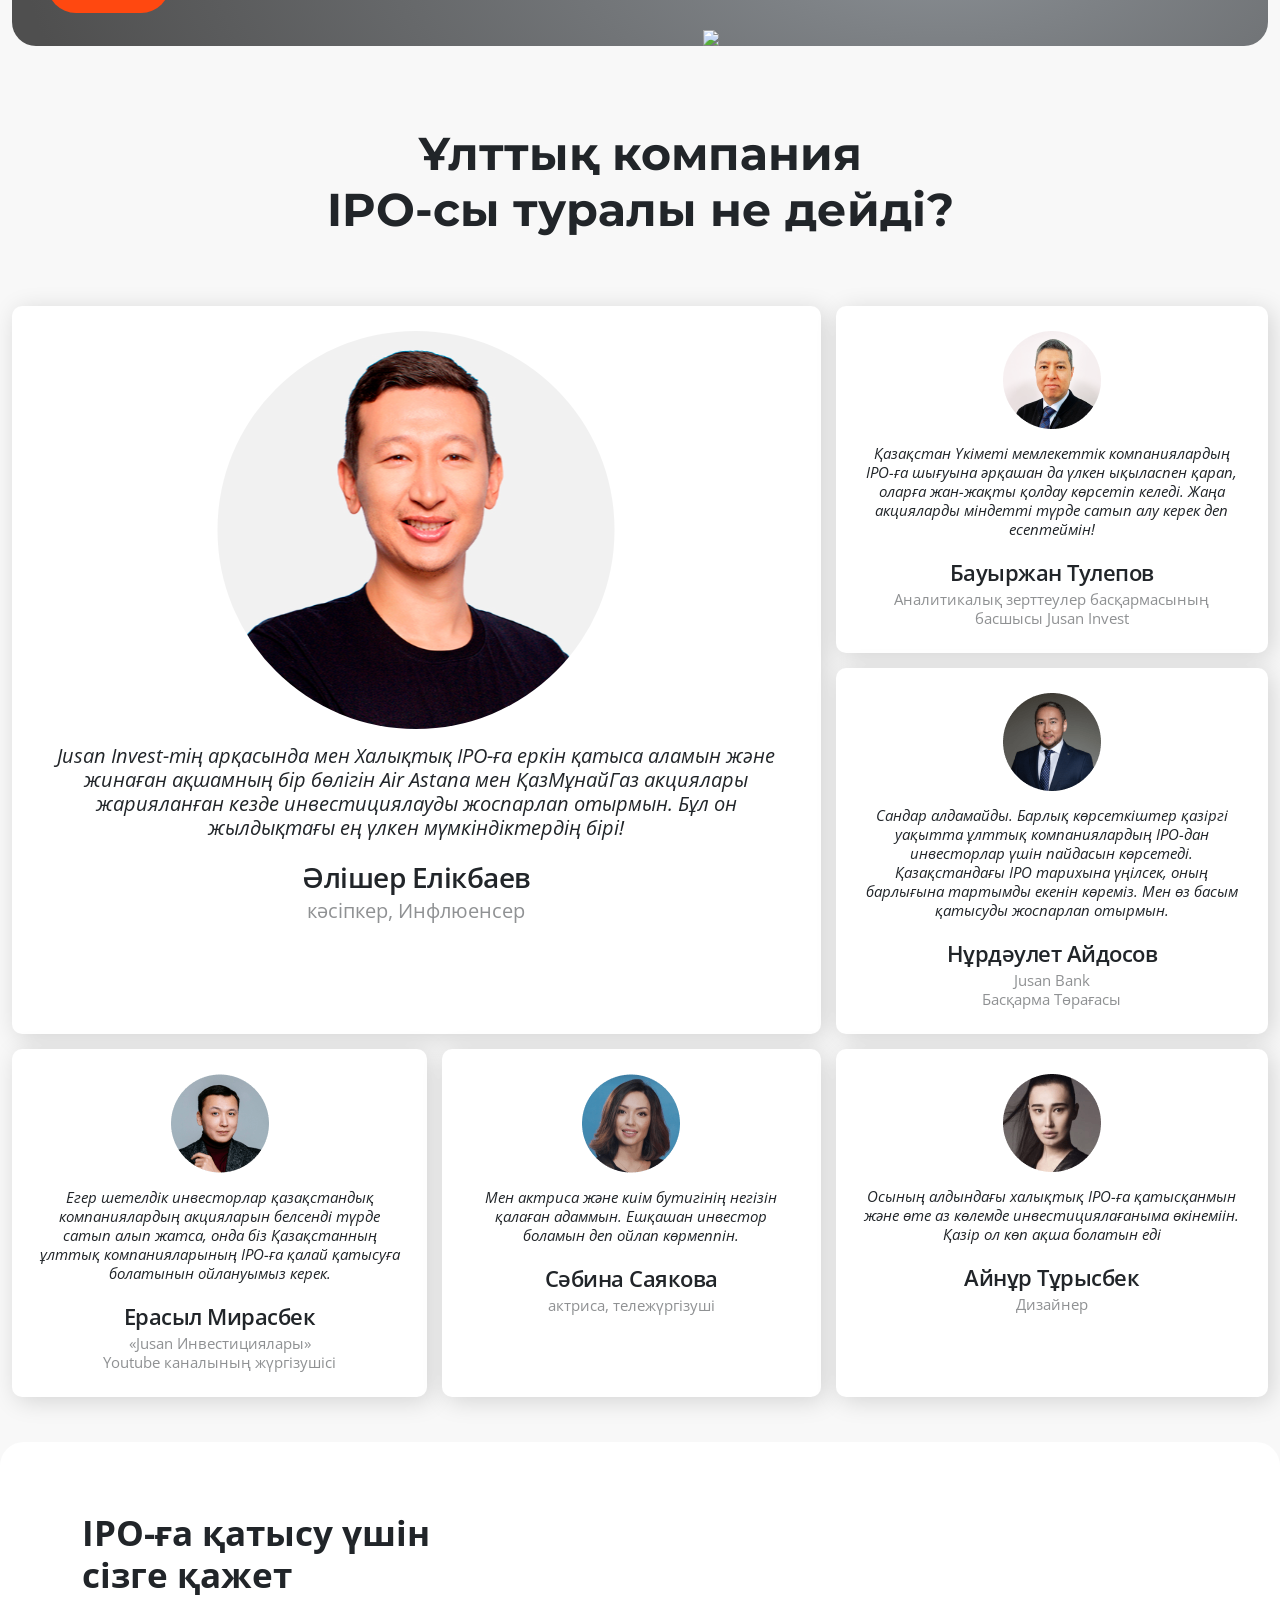
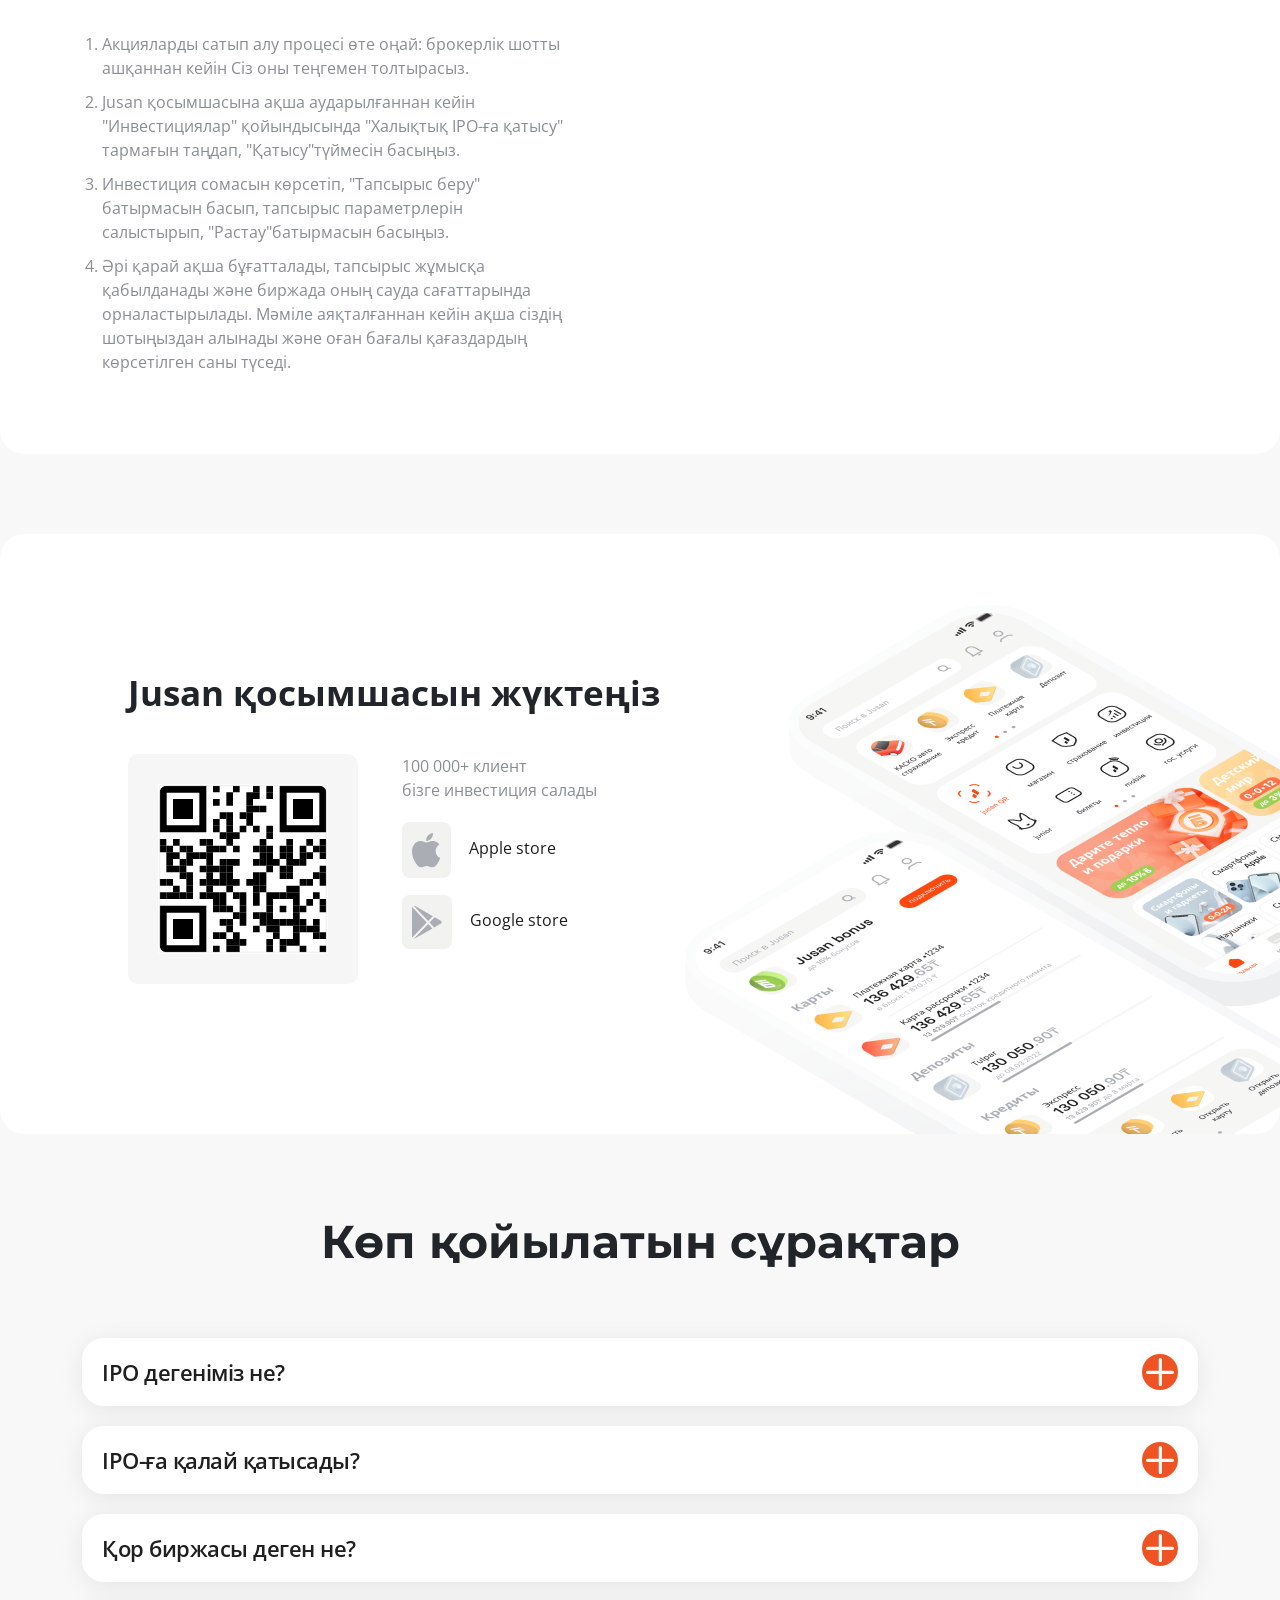
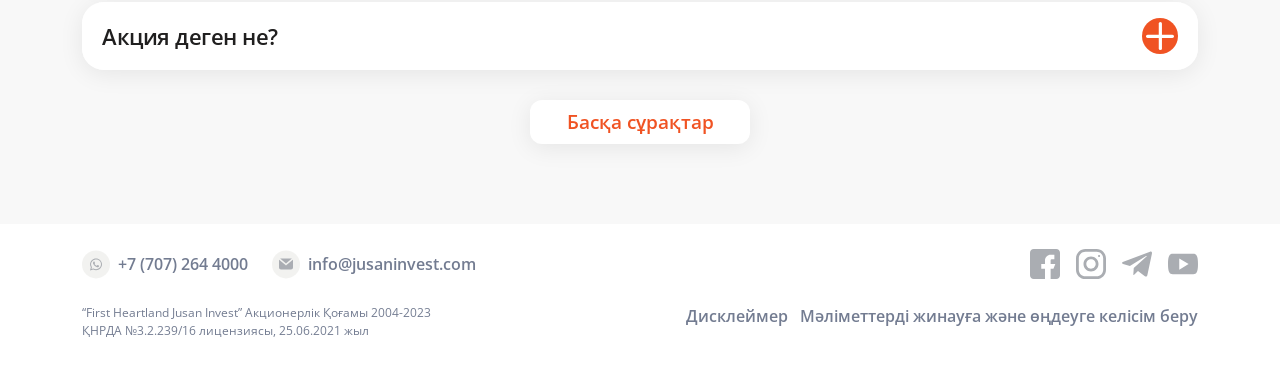
==== commit 9b152104: "year 2023" ====
--- a/kz/index.html
+++ b/kz/index.html
@@ -1124,7 +1124,7 @@
           <div class="container footer-copyright">
             <div class="d-flex flex-column-reverse justify-content-between align-items-start flex-md-row"> <!--footer-copyright-c-->
               <div class="footer-copyright-text">
-                  <div class="ji-body-xxs ji-cool_grey"> “First Heartland Jusan Invest” Акционерлік Қоғамы 2004-2022  <br> ҚНРДА №3.2.239/16 лицензиясы, 25.06.2021 жыл   </div>
+                  <div class="ji-body-xxs ji-cool_grey"> “First Heartland Jusan Invest” Акционерлік Қоғамы 2004-2023  <br> ҚНРДА №3.2.239/16 лицензиясы, 25.06.2021 жыл   </div>
                 </div>
               <div class="footer-after-nav-text text-center d-none d-xs-block d-lg-block">
                 <a href="disclaimer" class="ji-body-xs ms-2 ji-cool_grey ji-link">Дисклеймер</a>
